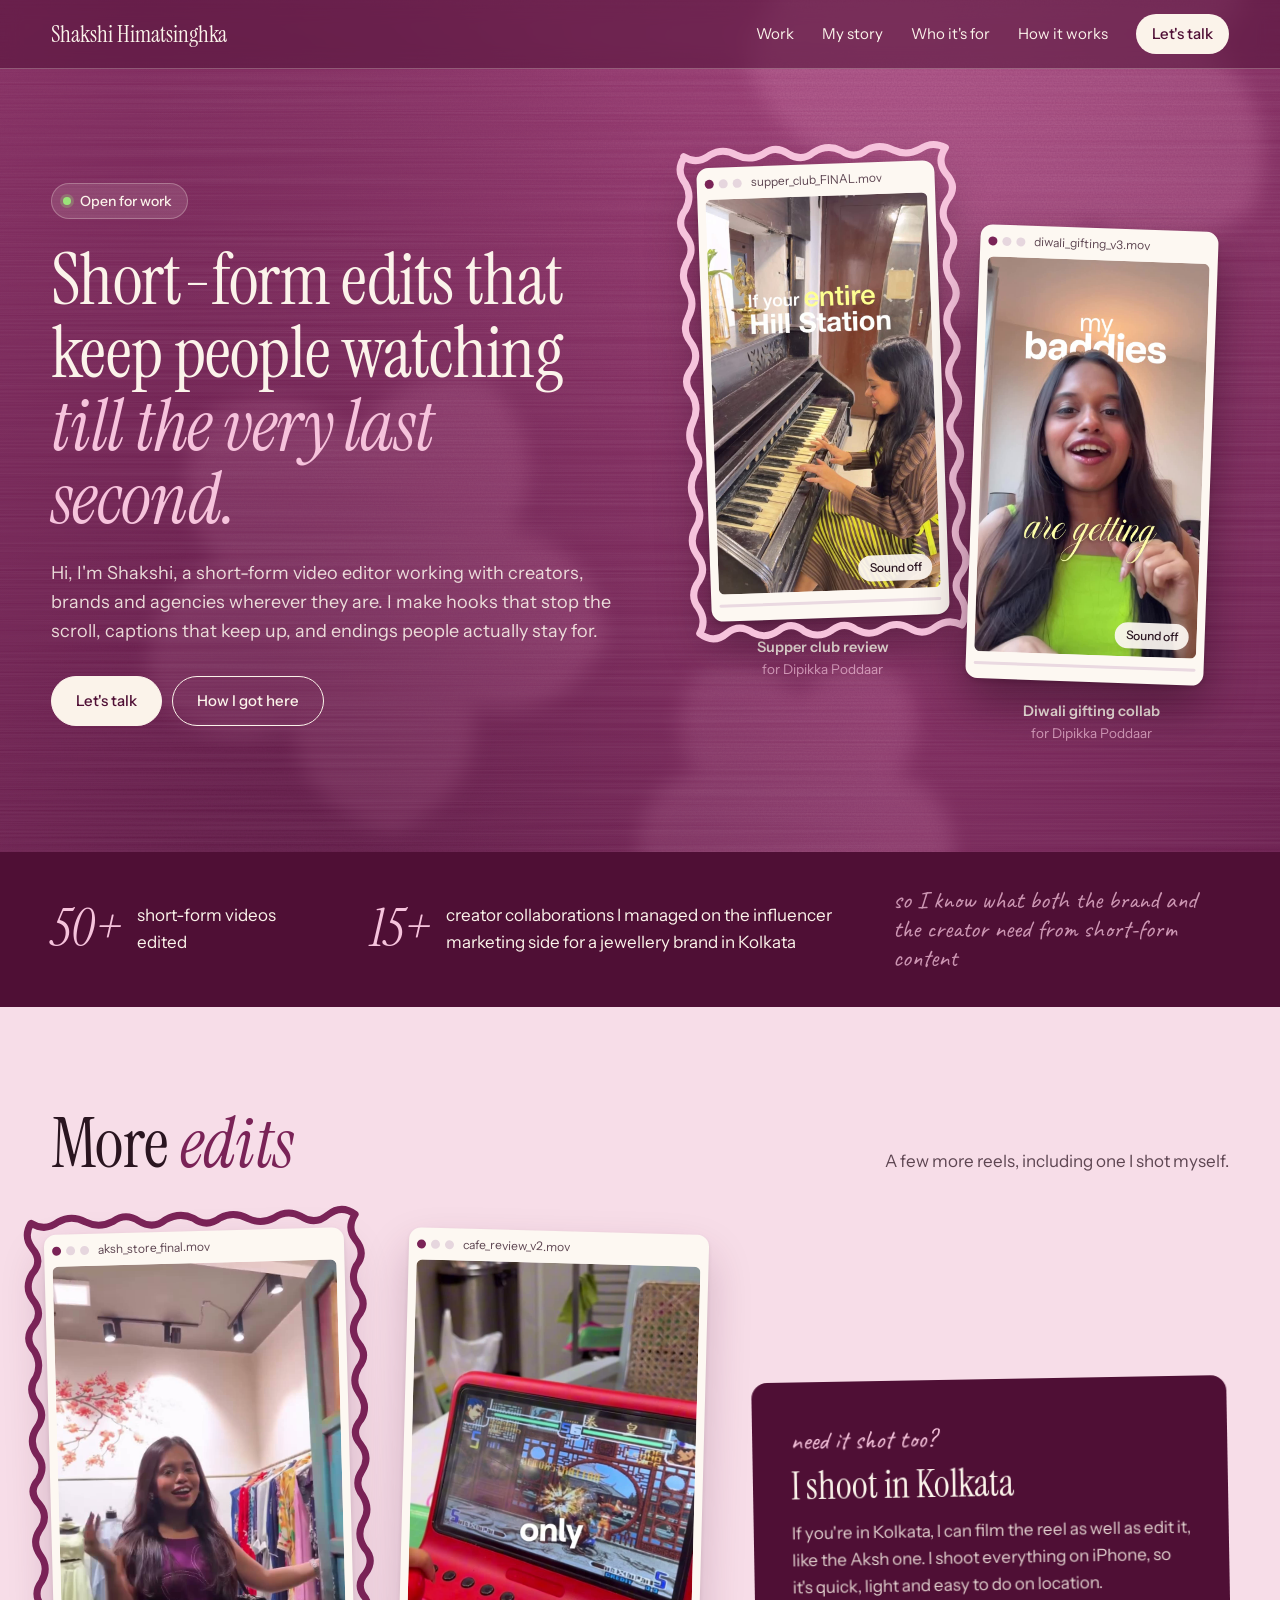
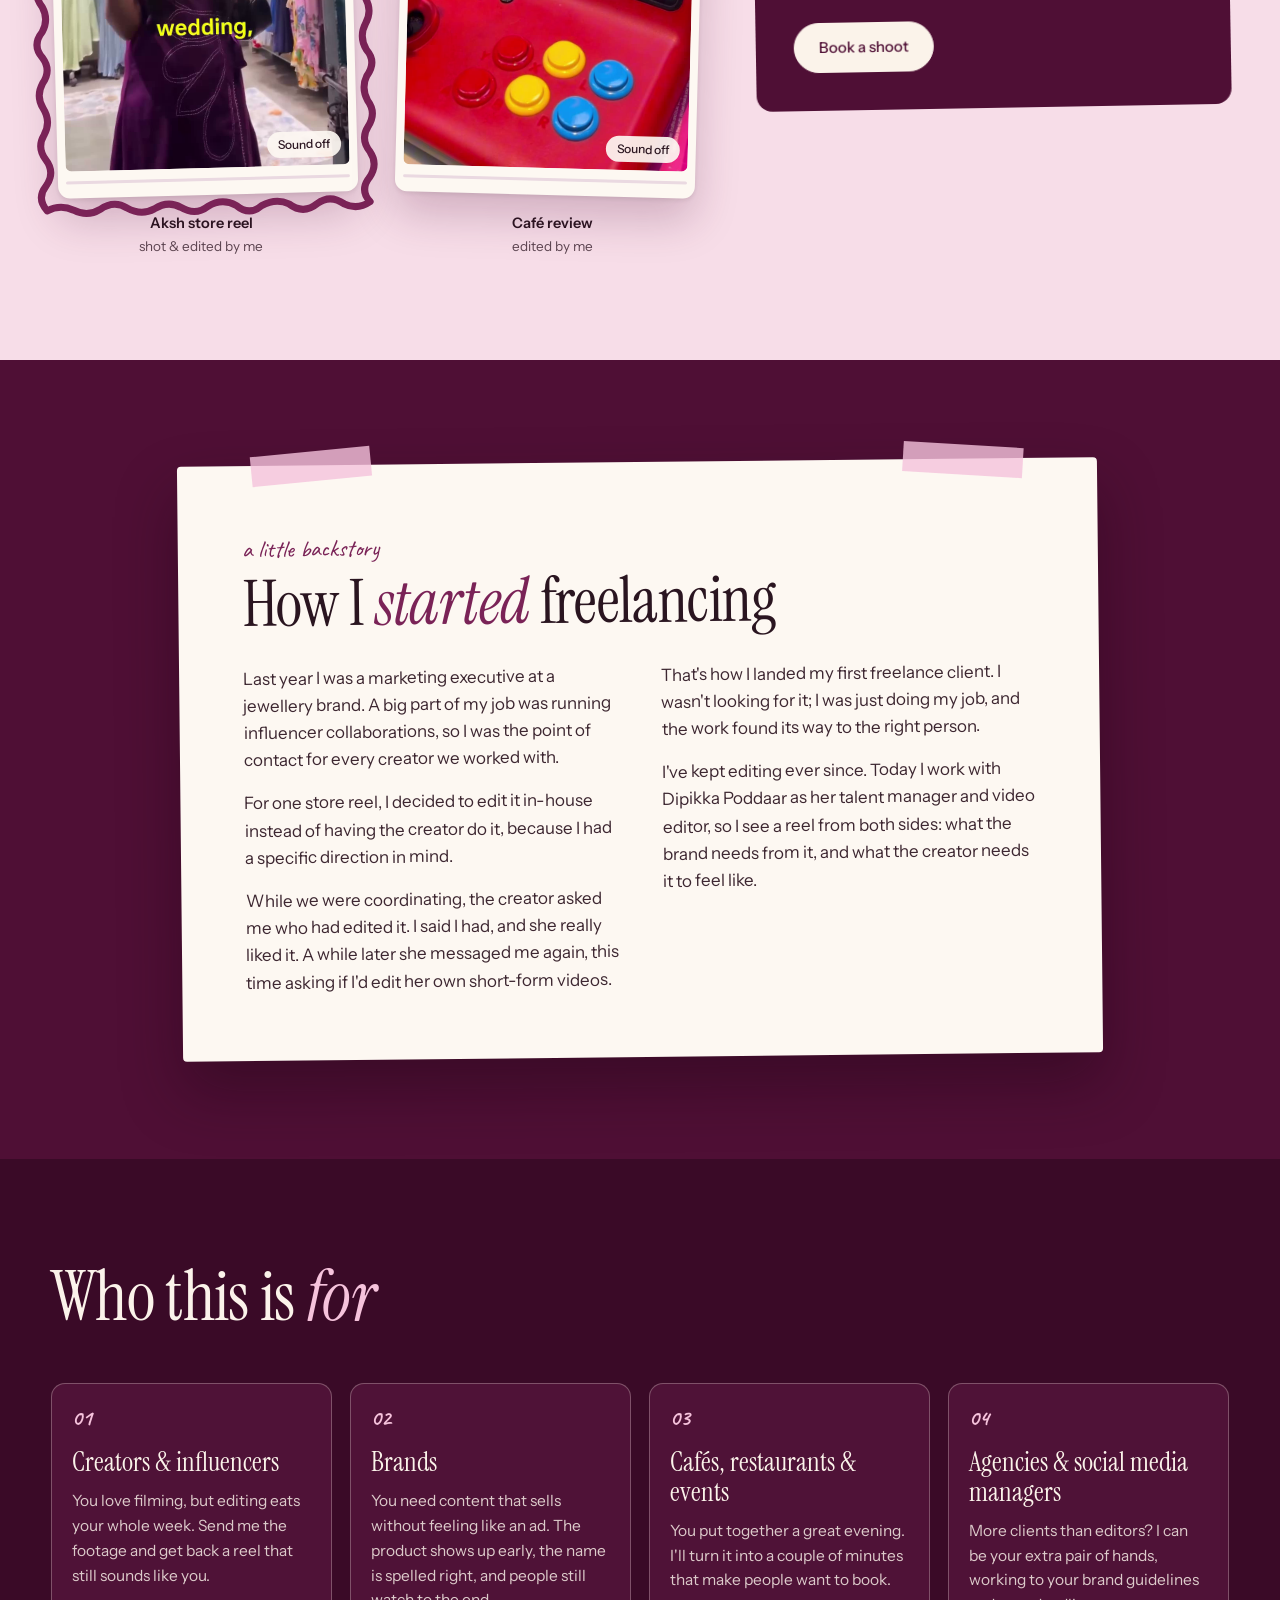
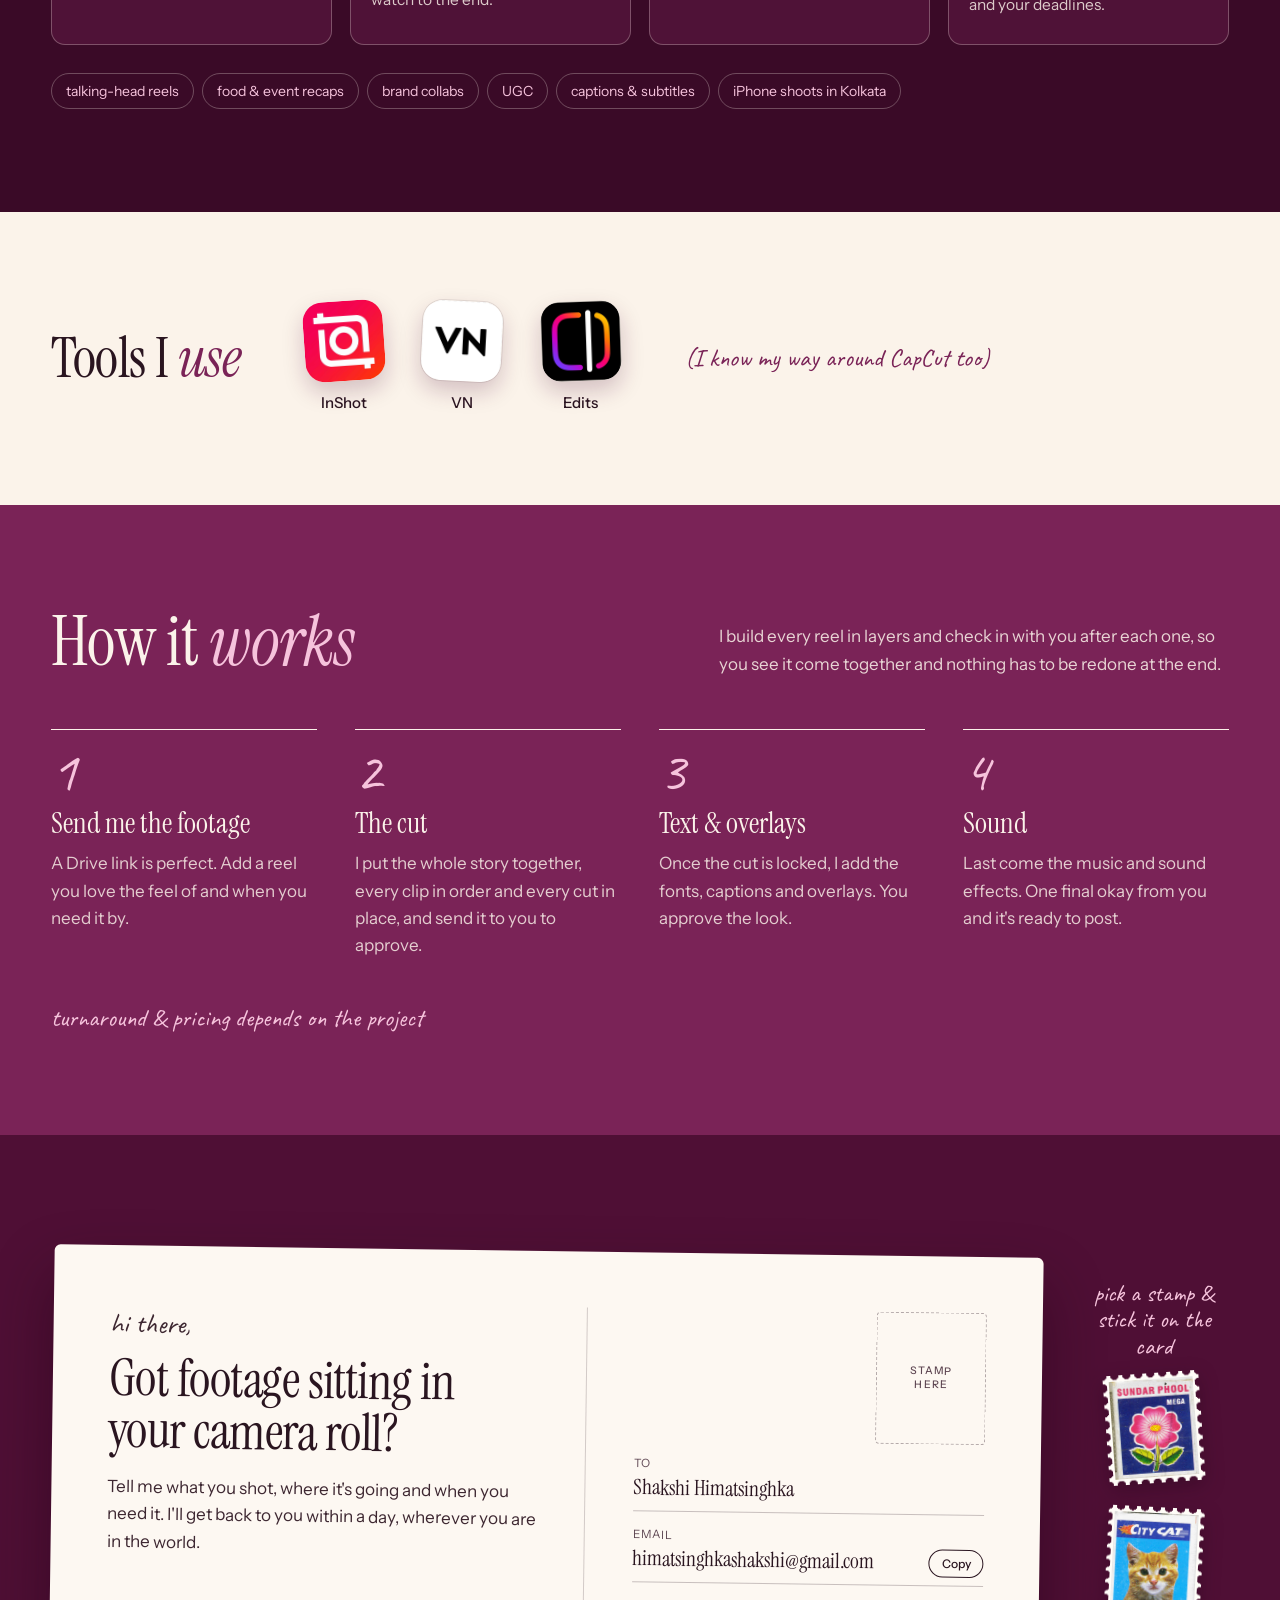
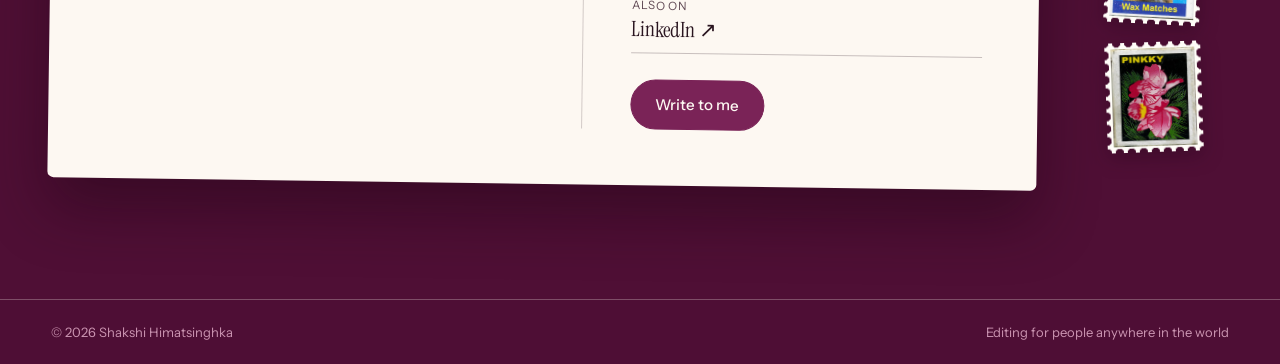
==== index.html @ 5fad2020 "Add portfolio site" ====
<!doctype html>
<html lang="en">
<head>
  <meta charset="utf-8">
  <meta name="viewport" content="width=device-width, initial-scale=1">
  <title>Shakshi Himatsinghka · Video Editor</title>
  <meta name="description" content="Short-form video editing by Shakshi Himatsinghka, for creators, brands and agencies anywhere in the world.">

  <!-- what shows up when the link is shared (WhatsApp, LinkedIn, iMessage, X) -->
  <meta property="og:type" content="website">
  <meta property="og:site_name" content="Shakshi Himatsinghka">
  <meta property="og:url" content="https://shakshi-himatsinghka.netlify.app/">
  <meta property="og:title" content="Shakshi Himatsinghka · Short-form video editor">
  <meta property="og:description" content="I edit reels for creators, brands and agencies: hooks that stop the scroll, captions that keep up, and endings people actually stay for.">
  <meta property="og:image" content="https://shakshi-himatsinghka.netlify.app/assets/og-image.jpg">
  <meta property="og:image:type" content="image/jpeg">
  <meta property="og:image:width" content="1200">
  <meta property="og:image:height" content="630">
  <meta property="og:image:alt" content="Shakshi Himatsinghka, short-form video editor. Short-form edits that keep people watching till the very last second, next to stills from two reels.">
  <meta name="twitter:card" content="summary_large_image">
  <link rel="preconnect" href="https://fonts.googleapis.com">
  <link rel="preconnect" href="https://fonts.gstatic.com" crossorigin>
  <link href="https://fonts.googleapis.com/css2?family=Caveat:wght@500;700&family=Instrument+Sans:wght@400;500;600&family=Instrument+Serif:ital@0;1&display=swap" rel="stylesheet">
  <link rel="stylesheet" href="edits.css">
</head>
<body>
<div class="bg" aria-hidden="true"></div>

<header class="top">
  <a class="mark" href="#">Shakshi Himatsinghka</a>
  <nav>
    <a href="#more">Work</a>
    <a href="#story">My story</a>
    <a href="#for">Who it's for</a>
    <a href="#how">How it works</a>
    <a class="pill" href="#contact">Let's talk</a>
  </nav>
</header>

<main>

  <!-- hero + the reels -->
  <section class="hero" id="work">
    <div class="hero-text">
      <p class="status"><span class="dot"></span> Open for work</p>
      <h1>Short-form edits that keep people watching <em>till the very last second.</em></h1>
      <p class="lede">Hi, I'm Shakshi, a short-form video editor working with creators, brands and agencies wherever they are. I make hooks that stop the scroll, captions that keep up, and endings people actually stay for.</p>
      <div class="ctas">
        <a class="btn" href="#contact">Let's talk</a>
        <a class="btn ghost" href="#story">How I got here</a>
      </div>
    </div>

    <div class="reels">
      <figure class="reel r1">
        <div class="window wobble">
          <div class="titlebar">
            <span class="lights" aria-hidden="true"><i></i><i></i><i></i></span>
            <span class="fname">supper_club_FINAL.mov</span>
          </div>
          <div class="screen">
            <video src="assets/supper-club.mp4" poster="assets/supper-club.jpg" muted loop playsinline preload="metadata" aria-label="Supper club review reel"></video>
            <button class="sound" type="button" aria-pressed="false">Sound off</button>
          </div>
          <div class="scrub" role="slider" tabindex="0" aria-label="Seek supper club reel" aria-valuemin="0" aria-valuemax="130" aria-valuenow="0"><span class="fill"></span></div>
        </div>
        <figcaption><b>Supper club review</b> for Dipikka Poddaar</figcaption>
      </figure>

      <figure class="reel r2">
        <div class="window">
          <div class="titlebar">
            <span class="lights" aria-hidden="true"><i></i><i></i><i></i></span>
            <span class="fname">diwali_gifting_v3.mov</span>
          </div>
          <div class="screen">
            <video src="assets/reel-2.mp4" poster="assets/reel-2.jpg" muted loop playsinline preload="metadata" aria-label="Diwali gifting brand collab reel"></video>
            <button class="sound" type="button" aria-pressed="false">Sound off</button>
          </div>
          <div class="scrub" role="slider" tabindex="0" aria-label="Seek Diwali gifting reel" aria-valuemin="0" aria-valuemax="44" aria-valuenow="0"><span class="fill"></span></div>
        </div>
        <figcaption><b>Diwali gifting collab</b> for Dipikka Poddaar</figcaption>
      </figure>
    </div>
  </section>

  <!-- proof -->
  <section class="proof">
    <div class="stat"><span class="big">50+</span><p>short-form videos edited</p></div>
    <div class="stat"><span class="big">15+</span><p>creator collaborations I managed on the influencer marketing side for a jewellery brand in Kolkata</p></div>
    <p class="hand">so I know what both the brand and the creator need from short-form content</p>
  </section>

  <!-- more work -->
  <section class="more" id="more">
    <div class="more-head">
      <h2>More <em>edits</em></h2>
      <p>A few more reels, including one I shot myself.</p>
    </div>
    <div class="more-grid">
      <figure class="reel">
        <div class="window wobble">
          <div class="titlebar">
            <span class="lights" aria-hidden="true"><i></i><i></i><i></i></span>
            <span class="fname">aksh_store_final.mov</span>
          </div>
          <div class="screen">
            <video src="assets/aksh.mp4" poster="assets/aksh.jpg" muted loop playsinline preload="metadata" aria-label="Aksh store reel"></video>
            <button class="sound" type="button" aria-pressed="false">Sound off</button>
          </div>
          <div class="scrub" role="slider" tabindex="0" aria-label="Seek Aksh reel" aria-valuemin="0" aria-valuemax="56" aria-valuenow="0"><span class="fill"></span></div>
        </div>
        <figcaption><b>Aksh store reel</b> shot &amp; edited by me</figcaption>
      </figure>

      <figure class="reel">
        <div class="window">
          <div class="titlebar">
            <span class="lights" aria-hidden="true"><i></i><i></i><i></i></span>
            <span class="fname">cafe_review_v2.mov</span>
          </div>
          <div class="screen">
            <video src="assets/cafe.mp4" poster="assets/cafe.jpg" muted loop playsinline preload="metadata" aria-label="Café review reel"></video>
            <button class="sound" type="button" aria-pressed="false">Sound off</button>
          </div>
          <div class="scrub" role="slider" tabindex="0" aria-label="Seek café review reel" aria-valuemin="0" aria-valuemax="130" aria-valuenow="0"><span class="fill"></span></div>
        </div>
        <figcaption><b>Café review</b> edited by me</figcaption>
      </figure>

      <aside class="shoot">
        <p class="hand shoot-kicker">need it shot too?</p>
        <h3>I shoot in Kolkata</h3>
        <p>If you're in Kolkata, I can film the reel as well as edit it, like the Aksh one. I shoot everything on iPhone, so it's quick, light and easy to do on location.</p>
        <a class="btn" href="#contact">Book a shoot</a>
      </aside>
    </div>
  </section>

  <!-- my story -->
  <section class="story" id="story">
    <div class="paper">
      <p class="kicker hand">a little backstory</p>
      <h2>How I <em>started</em> freelancing</h2>
      <div class="story-body">
        <p>Last year I was a marketing executive at a jewellery brand. A big part of my job was running influencer collaborations, so I was the point of contact for every creator we worked with.</p>
        <p>For one store reel, I decided to edit it in-house instead of having the creator do it, because I had a specific direction in mind.</p>
        <p>While we were coordinating, the creator asked me who had edited it. I said I had, and she really liked it. A while later she messaged me again, this time asking if I'd edit her own short-form videos.</p>
        <p>That's how I landed my first freelance client. I wasn't looking for it; I was just doing my job, and the work found its way to the right person.</p>
        <p>I've kept editing ever since. Today I work with Dipikka Poddaar as her talent manager and video editor, so I see a reel from both sides: what the brand needs from it, and what the creator needs it to feel like.</p>
      </div>
    </div>
  </section>

  <!-- who it's for -->
  <section class="for" id="for">
    <h2>Who this is <em>for</em></h2>
    <div class="cards">
      <article class="card">
        <span class="tag">01</span>
        <h3>Creators &amp; influencers</h3>
        <p>You love filming, but editing eats your whole week. Send me the footage and get back a reel that still sounds like you.</p>
      </article>
      <article class="card">
        <span class="tag">02</span>
        <h3>Brands</h3>
        <p>You need content that sells without feeling like an ad. The product shows up early, the name is spelled right, and people still watch to the end.</p>
      </article>
      <article class="card">
        <span class="tag">03</span>
        <h3>Cafés, restaurants &amp; events</h3>
        <p>You put together a great evening. I'll turn it into a couple of minutes that make people want to book.</p>
      </article>
      <article class="card">
        <span class="tag">04</span>
        <h3>Agencies &amp; social media managers</h3>
        <p>More clients than editors? I can be your extra pair of hands, working to your brand guidelines and your deadlines.</p>
      </article>
    </div>
    <ul class="kinds" aria-label="Kinds of edits">
      <li>talking-head reels</li><li>food &amp; event recaps</li><li>brand collabs</li><li>UGC</li><li>captions &amp; subtitles</li><li>iPhone shoots in Kolkata</li>
    </ul>
  </section>

  <!-- tools -->
  <section class="tools" id="tools">
    <h2>Tools I <em>use</em></h2>
    <ul class="apps">
      <li><img class="app-icon" src="assets/logos/inshot.png" alt="" width="80" height="80"><span class="app-name">InShot</span></li>
      <li><img class="app-icon" src="assets/logos/vn.png" alt="" width="80" height="80"><span class="app-name">VN</span></li>
      <li><img class="app-icon" src="assets/logos/edits.png" alt="" width="80" height="80"><span class="app-name">Edits</span></li>
    </ul>
    <p class="hand tools-note">(I know my way around CapCut too)</p>
  </section>

  <!-- how it works -->
  <section class="how" id="how">
    <div class="how-head">
      <h2>How it <em>works</em></h2>
      <p>I build every reel in layers and check in with you after each one, so you see it come together and nothing has to be redone at the end.</p>
    </div>
    <ol class="steps">
      <li>
        <span class="num hand">1</span>
        <h3>Send me the footage</h3>
        <p>A Drive link is perfect. Add a reel you love the feel of and when you need it by.</p>
      </li>
      <li>
        <span class="num hand">2</span>
        <h3>The cut</h3>
        <p>I put the whole story together, every clip in order and every cut in place, and send it to you to approve.</p>
      </li>
      <li>
        <span class="num hand">3</span>
        <h3>Text &amp; overlays</h3>
        <p>Once the cut is locked, I add the fonts, captions and overlays. You approve the look.</p>
      </li>
      <li>
        <span class="num hand">4</span>
        <h3>Sound</h3>
        <p>Last come the music and sound effects. One final okay from you and it's ready to post.</p>
      </li>
    </ol>
    <p class="how-note hand">turnaround &amp; pricing depends on the project</p>
  </section>

  <!-- contact: a postcard -->
  <section class="contact" id="contact">
    <div class="stage">
    <div class="postcard">
      <div class="pc-message">
        <p class="hand pc-hi">hi there,</p>
        <h2>Got footage sitting in your camera roll?</h2>
        <p>Tell me what you shot, where it's going and when you need it. I'll get back to you within a day, wherever you are in the world.</p>
      </div>
      <div class="pc-address">
        <div class="stamp-slot" aria-hidden="true"><span>stamp<br>here</span></div>
        <dl class="lines">
          <dt>To</dt><dd>Shakshi Himatsinghka</dd>
          <dt>Email</dt>
          <dd class="mail">
            <a href="mailto:himatsinghkashakshi@gmail.com?subject=An%20edit%20for%20you">himatsinghkashakshi@gmail.com</a>
            <button type="button" class="copy" data-copy="himatsinghkashakshi@gmail.com">Copy</button>
          </dd>
          <dt>Also on</dt><dd><a href="https://www.linkedin.com/in/shakshi-himatsinghka/" target="_blank" rel="noopener">LinkedIn ↗</a></dd>
        </dl>
        <a class="btn" href="mailto:himatsinghkashakshi@gmail.com?subject=An%20edit%20for%20you">Write to me</a>
      </div>
    </div>

    <div class="tray">
      <p class="hand tray-hint">pick a stamp &amp; stick it on the card</p>
      <div class="tray-spots">
        <span class="spot"></span><span class="spot"></span><span class="spot"></span>
      </div>
    </div>

    <button type="button" class="stamp" aria-label="Sundar Phool matchbox stamp. Press to stick it on the postcard"><span class="perf"><img src="assets/stamps/sundar-phool.jpg" alt="" draggable="false"></span></button>
    <button type="button" class="stamp" aria-label="City Cat matchbox stamp. Press to stick it on the postcard"><span class="perf"><img src="assets/stamps/city-cat.jpg" alt="" draggable="false"></span></button>
    <button type="button" class="stamp" aria-label="Pinkky matchbox stamp. Press to stick it on the postcard"><span class="perf"><img src="assets/stamps/pinkky.jpg" alt="" draggable="false"></span></button>
    </div>
  </section>

</main>

<footer>
  <span>© <span id="year"></span> Shakshi Himatsinghka</span>
  <span>Editing for people anywhere in the world</span>
</footer>

<script src="edits.js"></script>
</body>
</html>
---- edits.css ----
:root {
  --cream: #fbf3ea;
  --paper: #fdf8f2;
  --ink: #2a1520;
  --ink-soft: #5e4652;
  --berry: #7a2357;
  --deep: #4f0f35;
  --pink: #f6c3dc;
  --pink-soft: rgba(246, 195, 220, .75);
  --rule: rgba(251, 243, 234, .28);

  --serif: "Instrument Serif", Georgia, serif;
  --sans: "Instrument Sans", system-ui, sans-serif;
  --hand: "Caveat", cursive;
  --pad: clamp(16px, 4vw, 56px);
}

* { box-sizing: border-box; }
html, body { overflow-x: clip; }
html { scroll-behavior: smooth; }
body {
  margin: 0;
  background: var(--deep);
  color: var(--cream);
  font: 400 17px/1.6 var(--sans);
  -webkit-font-smoothing: antialiased;
}
/* the floral cloth sits still while the page scrolls over it */
.bg {
  position: fixed; inset: 0; z-index: -1;
  background: var(--berry) url("assets/florals.svg") center / cover no-repeat;
}

a { color: inherit; }
h1, h2, h3 { font-weight: 400; margin: 0; }
h1, h2 { font-family: var(--serif); letter-spacing: -.01em; line-height: 1.02; }
h1 em, h2 em { font-style: italic; color: var(--pink); }
.hand { font-family: var(--hand); }

/* ---------- top bar ---------- */
.top {
  position: sticky; top: 0; z-index: 20;
  display: flex; align-items: center; justify-content: space-between; gap: 16px;
  padding: 14px var(--pad);
  background: rgba(79, 15, 53, .55);
  backdrop-filter: blur(10px);
  -webkit-backdrop-filter: blur(10px);
  border-bottom: 1px solid var(--rule);
}
.mark { font: 400 23px/1 var(--serif); text-decoration: none; white-space: nowrap; }
.top nav { display: flex; align-items: center; gap: clamp(12px, 2.2vw, 28px); font-size: 15px; }
.top nav a { text-decoration: none; }
.top nav a:not(.pill):hover { color: var(--pink); }
.pill { background: var(--cream); color: var(--deep); padding: 8px 16px; border-radius: 99px; font-weight: 500; }
.pill:hover { background: var(--pink); }

/* ---------- hero ---------- */
.hero {
  display: grid;
  grid-template-columns: minmax(0, 1.05fr) minmax(0, 1fr);
  gap: clamp(32px, 5vw, 80px);
  align-items: center;
  padding: clamp(40px, 6vw, 88px) var(--pad) clamp(64px, 7vw, 104px);
}
.status {
  display: inline-flex; align-items: center; gap: 9px;
  margin: 0 0 24px; font-size: 14px; font-weight: 500;
  padding: 6px 15px 6px 11px; border-radius: 99px;
  background: rgba(251, 243, 234, .12); border: 1px solid var(--rule);
}
.dot { width: 8px; height: 8px; border-radius: 50%; background: #9be37a; box-shadow: 0 0 0 3px rgba(155, 227, 122, .25); animation: pulse 2.4s ease-in-out infinite; }
@keyframes pulse { 50% { box-shadow: 0 0 0 6px rgba(155, 227, 122, 0); } }

.hero h1 { font-size: clamp(44px, 5.6vw, 82px); }
.lede { max-width: 32em; margin: 24px 0 0; color: rgba(251, 243, 234, .88); font-size: 18px; }
.ctas { display: flex; flex-wrap: wrap; gap: 10px; margin-top: 30px; }
.btn {
  display: inline-block; text-decoration: none;
  font-weight: 500; font-size: 15px;
  padding: 12px 24px; border-radius: 99px;
  background: var(--cream); color: var(--deep);
  border: 1.5px solid var(--cream);
  transition: transform .15s ease, background .15s ease, color .15s ease;
}
.btn:hover { transform: translateY(-2px); background: var(--pink); border-color: var(--pink); }
.btn.ghost { background: transparent; color: var(--cream); }
.btn.ghost:hover { background: var(--cream); color: var(--deep); }

/* reels */
.reels { display: grid; grid-template-columns: 1fr 1fr; gap: clamp(16px, 2.4vw, 32px); padding: 18px; }
.reel { margin: 0; }
.r1 .window { transform: rotate(-2deg); }
.r2 { margin-top: 64px; }
.r2 .window { transform: rotate(2deg); }
figcaption { margin-top: 18px; font-size: 13.5px; color: var(--pink-soft); text-align: center; }
figcaption b { display: block; color: var(--cream); font-weight: 600; font-size: 14.5px; }

.window {
  position: relative;
  background: var(--paper); color: var(--ink);
  border-radius: 12px;
  padding: 0 8px 8px;
  box-shadow: 0 2px 4px rgba(0,0,0,.12), 0 24px 50px rgba(30, 4, 20, .45);
}
.wobble-line { position: absolute; pointer-events: none; overflow: visible; color: var(--pink); }
.titlebar { display: flex; align-items: center; gap: 9px; height: 32px; font-size: 12px; color: var(--ink-soft); min-width: 0; }
.lights { display: flex; gap: 5px; flex: none; }
.lights i { width: 9px; height: 9px; border-radius: 50%; background: #e6d6de; }
.lights i:first-child { background: var(--berry); }
.fname { overflow: hidden; text-overflow: ellipsis; white-space: nowrap; }

.screen { position: relative; aspect-ratio: 9 / 16; border-radius: 6px; overflow: hidden; background: #2b1d22; }
.screen video { width: 100%; height: 100%; object-fit: cover; display: block; cursor: pointer; }
.sound {
  position: absolute; right: 8px; bottom: 8px;
  font: 500 12px/1 var(--sans);
  padding: 7px 11px; border-radius: 99px; border: 0; cursor: pointer;
  background: rgba(253, 248, 242, .92); color: var(--ink);
}
.sound[aria-pressed="true"] { background: var(--pink); }
.scrub { position: relative; height: 16px; cursor: pointer; margin-top: 3px; }
.scrub::before { content: ""; position: absolute; left: 0; right: 0; top: 7px; height: 3px; border-radius: 3px; background: #ead9e1; }
.scrub .fill { position: absolute; left: 0; top: 7px; height: 3px; width: 0; border-radius: 3px; background: var(--berry); }

/* ---------- proof ---------- */
.proof {
  display: grid; grid-template-columns: minmax(0, .8fr) minmax(0, 1.4fr) minmax(0, 1fr);
  align-items: center; gap: 20px clamp(24px, 4vw, 56px);
  padding: 34px var(--pad);
  background: var(--deep);
}
.stat { display: flex; align-items: center; gap: 14px; }
.stat p, .proof > p { margin: 0; }
.proof .big { flex: none; font: italic 400 52px/1 var(--serif); color: var(--pink); }
.proof .hand { font-size: 25px; line-height: 1.15; color: var(--pink-soft); }

/* ---------- more edits (light) ---------- */
.more {
  background: #f7dde8; color: var(--ink);
  padding: clamp(64px, 8vw, 120px) var(--pad);
}
.more-head { display: flex; flex-wrap: wrap; align-items: baseline; justify-content: space-between; gap: 8px 24px; }
.more h2 { font-size: clamp(40px, 5.4vw, 72px); }
.more h2 em { color: var(--berry); }
.more-head p { margin: 0; color: var(--ink-soft); }
.more-grid {
  display: grid; grid-template-columns: repeat(2, minmax(0, 300px)) minmax(0, 1fr);
  gap: clamp(28px, 4vw, 56px); align-items: center;
  margin-top: clamp(32px, 4vw, 56px);
}
.more .window { box-shadow: 0 2px 4px rgba(0,0,0,.08), 0 22px 44px rgba(79, 15, 53, .22); }
.more .wobble-line { color: var(--berry); }
.more-grid .reel:nth-child(1) .window { transform: rotate(-1.5deg); }
.more-grid .reel:nth-child(2) .window { transform: rotate(1.5deg); }
.more figcaption { color: var(--ink-soft); }
.more figcaption b { color: var(--ink); }
.shoot {
  background: var(--deep); color: var(--cream);
  border-radius: 16px; padding: clamp(26px, 3vw, 38px);
  transform: rotate(-1deg);
}
.shoot-kicker { margin: 0; font-size: 26px; color: var(--pink); }
.shoot h3 { font: 400 clamp(30px, 3vw, 40px)/1.05 var(--serif); margin-top: 4px; }
.shoot p:not(.shoot-kicker) { margin: 14px 0 22px; color: rgba(251, 243, 234, .85); }

/* ---------- story ---------- */
.story { padding: clamp(64px, 8vw, 120px) var(--pad); }
.paper {
  position: relative;
  max-width: 920px; margin: 0 auto;
  background: var(--paper); color: var(--ink);
  padding: clamp(32px, 5vw, 64px) clamp(22px, 5vw, 72px);
  border-radius: 4px;
  transform: rotate(-.6deg);
  box-shadow: 0 30px 60px rgba(30, 4, 20, .4);
}
/* washi tape */
.paper::before, .paper::after {
  content: ""; position: absolute; top: -14px; width: 120px; height: 30px;
  background: rgba(246, 195, 220, .8);
}
.paper::before { left: 8%; transform: rotate(-5deg); }
.paper::after { right: 8%; transform: rotate(4deg); }
.kicker { margin: 0; font-size: 24px; color: var(--berry); }
.story h2 { font-size: clamp(38px, 5vw, 64px); margin-top: 4px; }
.story h2 em { color: var(--berry); }
.story-body { margin-top: 28px; columns: 2 300px; column-gap: 44px; }
.story-body p { margin: 0 0 16px; break-inside: avoid; color: #3d2731; }
.story blockquote {
  margin: 20px 0 0; padding-top: 22px; border-top: 1.5px dashed rgba(122, 35, 87, .35);
  font-size: clamp(26px, 3vw, 34px); line-height: 1.15; color: var(--berry);
}

/* ---------- who it's for ---------- */
.for, .how { padding: clamp(64px, 8vw, 120px) var(--pad); }
.for h2, .how h2 { font-size: clamp(40px, 5.4vw, 72px); }
.cards {
  display: grid; grid-template-columns: repeat(4, minmax(0, 1fr)); gap: 18px;
  margin-top: clamp(32px, 4vw, 52px);
}
.card {
  background: rgba(122, 35, 87, .35);
  border: 1px solid var(--rule);
  border-radius: 14px; padding: 22px 20px 26px;
}
.tag { font: 700 22px/1 var(--hand); color: var(--pink); }
.card h3 { font: 400 27px/1.1 var(--serif); margin-top: 14px; }
.card p { margin: 12px 0 0; font-size: 15.5px; color: rgba(251, 243, 234, .82); }
.kinds { list-style: none; padding: 0; margin: 28px 0 0; display: flex; flex-wrap: wrap; gap: 8px; }
.kinds li { font-size: 14px; padding: 6px 14px; border-radius: 99px; border: 1px solid var(--rule); color: var(--pink); }

/* ---------- tools ---------- */
.tools {
  display: flex; flex-wrap: wrap; align-items: center; gap: 24px clamp(28px, 5vw, 72px);
  padding: clamp(56px, 7vw, 96px) var(--pad);
  background: var(--cream); color: var(--ink);
}
.tools h2 { font-size: clamp(36px, 4.4vw, 56px); }
.tools h2 em { color: var(--berry); }
.apps { list-style: none; padding: 0; margin: 0; display: flex; flex-wrap: wrap; gap: clamp(20px, 3vw, 40px); }
.apps li { display: flex; flex-direction: column; align-items: center; gap: 10px; font-size: 15px; font-weight: 500; cursor: default; }
.app-icon {
  --r: 0deg;
  display: block; width: 80px; height: 80px; border-radius: 20px;
  box-shadow: 0 10px 22px rgba(79, 15, 53, .22);
  transform: rotate(var(--r));
  transition: transform .45s cubic-bezier(.2, .8, .3, 1), box-shadow .45s ease;
}
.apps li:nth-child(1) .app-icon { --r: -4deg; }
.apps li:nth-child(2) .app-icon { --r: 3deg; box-shadow: 0 10px 22px rgba(79, 15, 53, .22), 0 0 0 1px rgba(42, 21, 32, .1); }
.apps li:nth-child(3) .app-icon { --r: -2deg; }
.apps li span.app-name { transition: color .3s ease; }

/* hover (or tap): the icon gently straightens and lifts a little */
.apps li:hover .app-icon, .apps li:active .app-icon {
  transform: rotate(0deg) translateY(-4px) scale(1.03);
  box-shadow: 0 14px 26px rgba(79, 15, 53, .26);
}
.apps li:hover .app-name, .apps li:active .app-name { color: var(--berry); }
.tools-note { margin: 0; font-size: 25px; color: var(--berry); }

/* ---------- how ---------- */
/* who it's for sits on solid plum; how it works on solid berry */
.for { background: #3a0a27; }
.how { background: var(--berry); }
.steps {
  list-style: none; padding: 0; margin: clamp(32px, 4vw, 52px) 0 0;
  display: grid; grid-template-columns: repeat(4, minmax(0, 1fr)); gap: clamp(20px, 3vw, 40px);
}
.how-head { display: flex; flex-wrap: wrap; align-items: flex-end; justify-content: space-between; gap: 12px 40px; }
.how-head p { margin: 0; max-width: 30em; color: rgba(251, 243, 234, .85); }
.how-note { margin: clamp(28px, 4vw, 44px) 0 0; font-size: 25px; line-height: 1.2; color: var(--pink); }
.steps li { border-top: 1.5px solid var(--cream); padding-top: 18px; }
.num { display: block; font-size: 58px; line-height: .8; color: var(--pink); margin-bottom: 14px; }
.steps h3 { font: 400 29px/1.1 var(--serif); }
.steps p { margin: 10px 0 0; color: rgba(251, 243, 234, .82); max-width: 26em; }

/* ---------- contact postcard ---------- */
.contact { padding: clamp(72px, 9vw, 130px) var(--pad); --stamp-w: 96px; }
.stage {
  position: relative;
  display: grid; grid-template-columns: minmax(0, 1fr) 150px; gap: clamp(24px, 3vw, 44px); align-items: center;
  max-width: 1240px; margin: 0 auto;
}
.postcard {
  position: relative;
  display: grid; grid-template-columns: 1.1fr 1px .9fr; gap: clamp(22px, 4vw, 48px);
  background: var(--paper); color: var(--ink);
  padding: clamp(28px, 4.5vw, 56px);
  border-radius: 6px;
  transform: rotate(.8deg);
  box-shadow: 0 30px 60px rgba(30, 4, 20, .45);
}
.postcard::before { content: ""; grid-column: 2; grid-row: 1; background: rgba(42, 21, 32, .2); }
.pc-message { grid-column: 1; grid-row: 1; }
.pc-address { grid-column: 3; grid-row: 1; display: flex; flex-direction: column; align-items: flex-start; }
.pc-hi { margin: 0; font-size: 28px; color: var(--berry); }
.pc-message h2 { font-size: clamp(34px, 4vw, 52px); margin-top: 6px; }
.pc-message p { color: #3d2731; }
.pc-sign { font-size: 30px; color: var(--berry); margin: 8px 0 0; }

/* stamps: the slot on the card, the tray beside it, and the stamps themselves */
.stamp-slot {
  align-self: flex-end;
  width: calc(var(--stamp-w) + 14px); aspect-ratio: 110 / 132;
  display: grid; place-items: center; text-align: center;
  border: 1.5px dashed rgba(42, 21, 32, .35); border-radius: 4px;
  font: 500 10.5px/1.3 var(--sans); letter-spacing: .1em; text-transform: uppercase; color: var(--ink-soft);
  transition: background .2s ease, border-color .2s ease;
}
.stamp-slot.is-hot { background: rgba(246, 195, 220, .45); border-color: var(--berry); }
.tray { display: flex; flex-direction: column; align-items: center; gap: 14px; }
.tray-hint { margin: 0; font-size: 24px; line-height: 1.1; text-align: center; color: var(--pink); }
.tray-spots { display: flex; flex-direction: column; gap: 22px; }
.spot { display: block; width: var(--stamp-w); aspect-ratio: 260 / 304; }

.stamp {
  position: absolute; left: 0; top: 0; z-index: 2;
  width: var(--stamp-w); padding: 0; border: 0; background: none;
  cursor: grab; touch-action: none; user-select: none; -webkit-user-select: none;
  filter: drop-shadow(0 6px 10px rgba(30, 4, 20, .35));
  transition: transform .35s cubic-bezier(.2, .9, .3, 1.2), left .35s ease, top .35s ease;
}
.stamp.is-dragging { cursor: grabbing; z-index: 5; transition: none; filter: drop-shadow(0 16px 22px rgba(30, 4, 20, .45)); }
/* perforated edge: holes along the border, solid in the middle */
.perf {
  display: block; padding: 6px; background: #fffdf8;
  -webkit-mask: radial-gradient(4.5px at 6px 6px, #0000 96%, #000) -6px -6px / 12px 12px round, linear-gradient(#000 0 0) content-box;
  mask: radial-gradient(4.5px at 6px 6px, #0000 96%, #000) -6px -6px / 12px 12px round, linear-gradient(#000 0 0) content-box;
}
.perf img { display: block; width: 100%; height: auto; pointer-events: none; }
.stamp:focus-visible { outline: 2px solid var(--pink); outline-offset: 4px; }
.lines { margin: 0 0 26px; width: 100%; }
.lines dt { font-size: 11.5px; text-transform: uppercase; letter-spacing: .08em; color: var(--ink-soft); margin-top: 14px; }
.lines dd {
  margin: 2px 0 0; padding-bottom: 8px;
  border-bottom: 1px solid rgba(42, 21, 32, .25);
  font: 400 21px/1.3 var(--serif);
}
.lines dd a { text-decoration: none; }
.lines dd a:hover { color: var(--berry); text-decoration: underline; }
.mail { display: flex; flex-wrap: wrap; align-items: center; justify-content: space-between; gap: 8px; }
.mail a { overflow-wrap: anywhere; }
.copy {
  font: 500 12px/1 var(--sans); cursor: pointer;
  padding: 7px 12px; border-radius: 99px;
  border: 1.2px solid var(--ink); background: transparent; color: var(--ink);
}
.copy:hover { background: var(--ink); color: var(--paper); }
.pc-address .btn { background: var(--berry); border-color: var(--berry); color: var(--paper); }
.pc-address .btn:hover { background: var(--deep); border-color: var(--deep); }

footer {
  display: flex; flex-wrap: wrap; justify-content: space-between; gap: 8px;
  padding: 22px var(--pad); font-size: 13px; color: var(--pink-soft);
  border-top: 1px solid var(--rule);
  background: rgba(79, 15, 53, .55);
}

:focus-visible { outline: 2px solid var(--pink); outline-offset: 3px; }
.paper :focus-visible, .postcard :focus-visible, .window :focus-visible { outline-color: var(--berry); }

/* ---------- responsive ---------- */
@media (max-width: 1100px) {
  .cards { grid-template-columns: repeat(2, minmax(0, 1fr)); }
  .more-grid { grid-template-columns: repeat(2, minmax(0, 300px)); justify-content: center; }
  .shoot { grid-column: 1 / -1; }
  .proof { grid-template-columns: minmax(0, 1fr) minmax(0, 1fr); }
  .proof > .hand { grid-column: 1 / -1; }
  .steps { grid-template-columns: repeat(2, minmax(0, 1fr)); }
}
@media (max-width: 900px) {
  .top nav a:not(.pill) { display: none; }
  .hero { grid-template-columns: minmax(0, 1fr); }
  .reels { max-width: 560px; margin: 0 auto; width: 100%; }
  .postcard { grid-template-columns: minmax(0, 1fr); }
  .postcard::before { display: none; }
  .pc-address { grid-column: 1; grid-row: 2; border-top: 1px dashed rgba(42, 21, 32, .3); padding-top: 22px; }
  .contact { --stamp-w: 74px; }
  .stage { grid-template-columns: minmax(0, 1fr); }
  .stamp-slot { position: absolute; top: 18px; right: 18px; }
  .pc-message h2 { padding-right: calc(var(--stamp-w) + 30px); }
  .tray-spots { flex-direction: row; gap: 18px; }
}
@media (max-width: 600px) {
  body { font-size: 16px; }
  .mark { font-size: 20px; }
  .lede { font-size: 16.5px; }
  .reels { padding: 12px 6px; gap: 14px; }
  .r2 { margin-top: 40px; }
  .titlebar { height: 26px; font-size: 10.5px; }
  .lights i { width: 7px; height: 7px; }
  .sound { font-size: 11px; padding: 6px 9px; right: 6px; bottom: 6px; }
  .cards, .steps { grid-template-columns: minmax(0, 1fr); }
  .proof { grid-template-columns: minmax(0, 1fr); }
  .proof .big { font-size: 42px; }
  .more-grid { gap: 22px 14px; }
  .paper::before, .paper::after { width: 84px; }
}

@media (prefers-reduced-motion: reduce) {
  html { scroll-behavior: auto; }
  .btn { transition: none; }
  .dot { animation: none; }
  .app-icon { transition: none; }
}
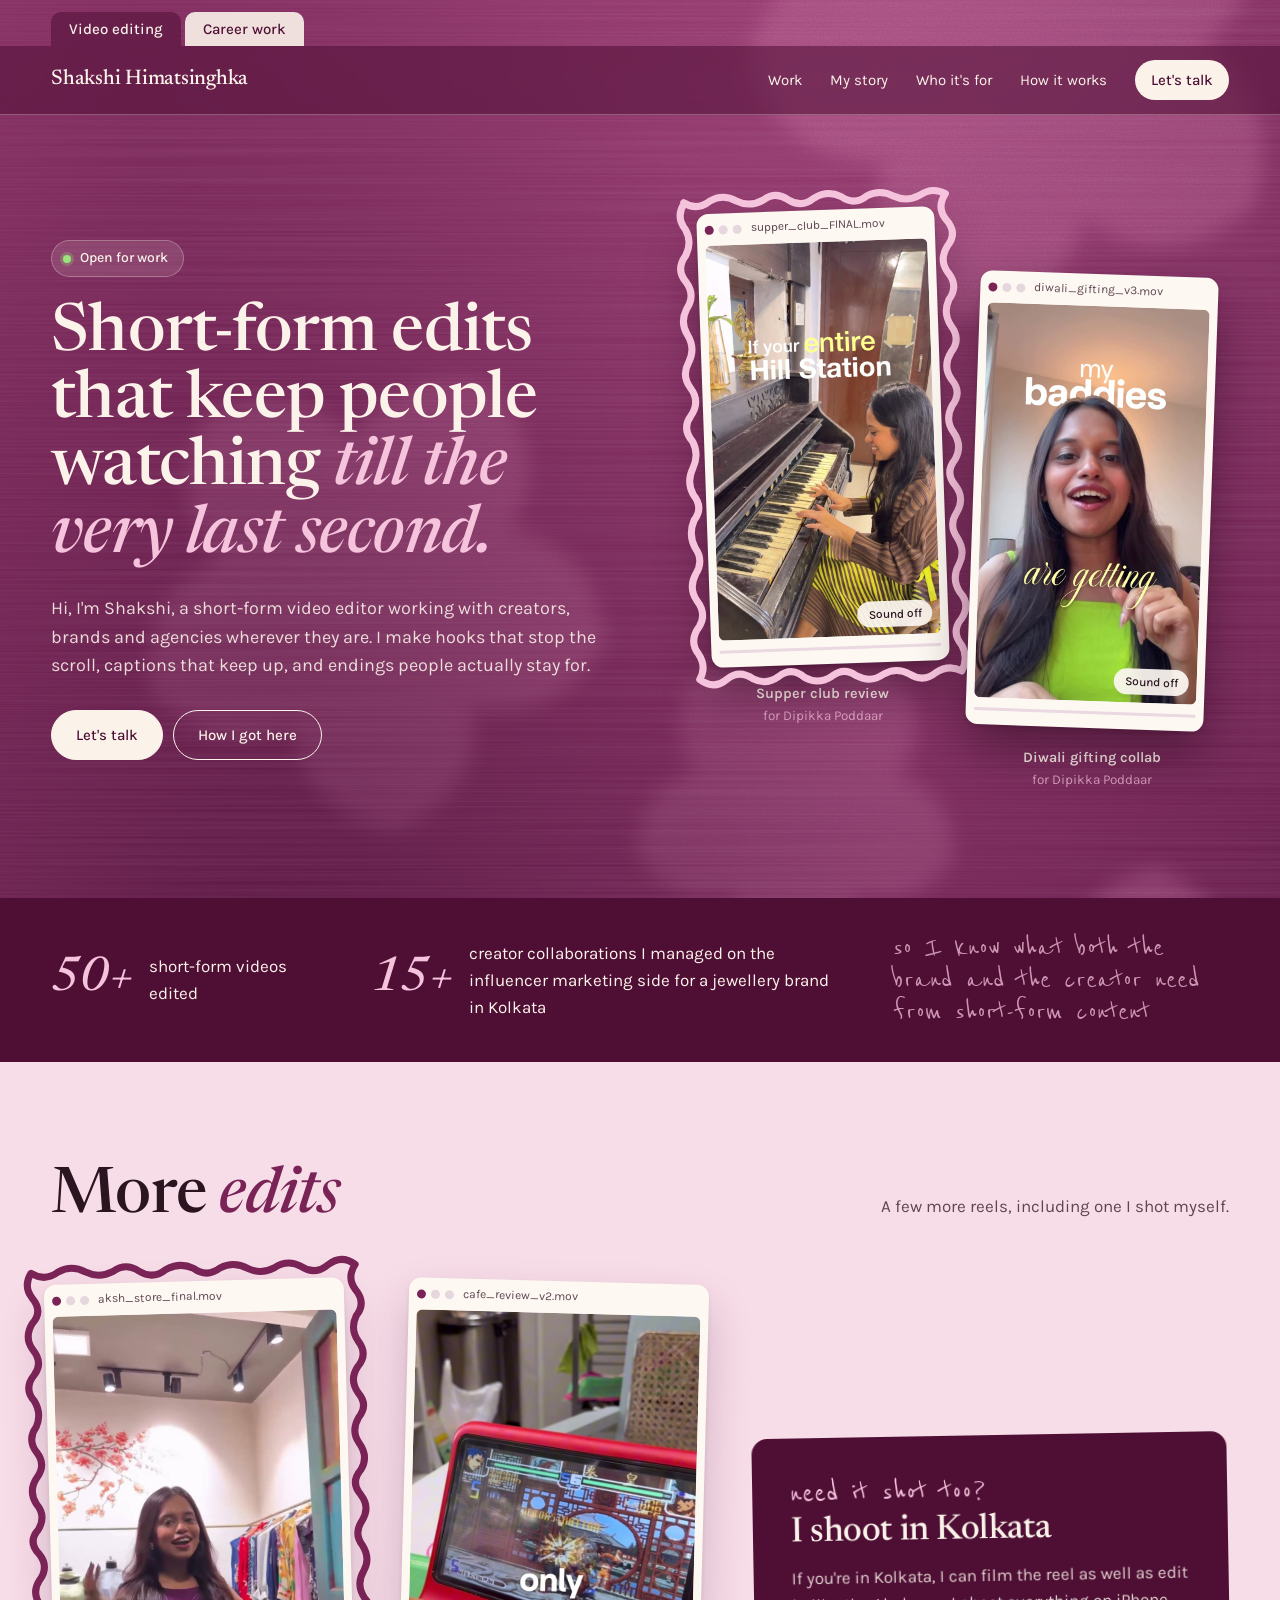
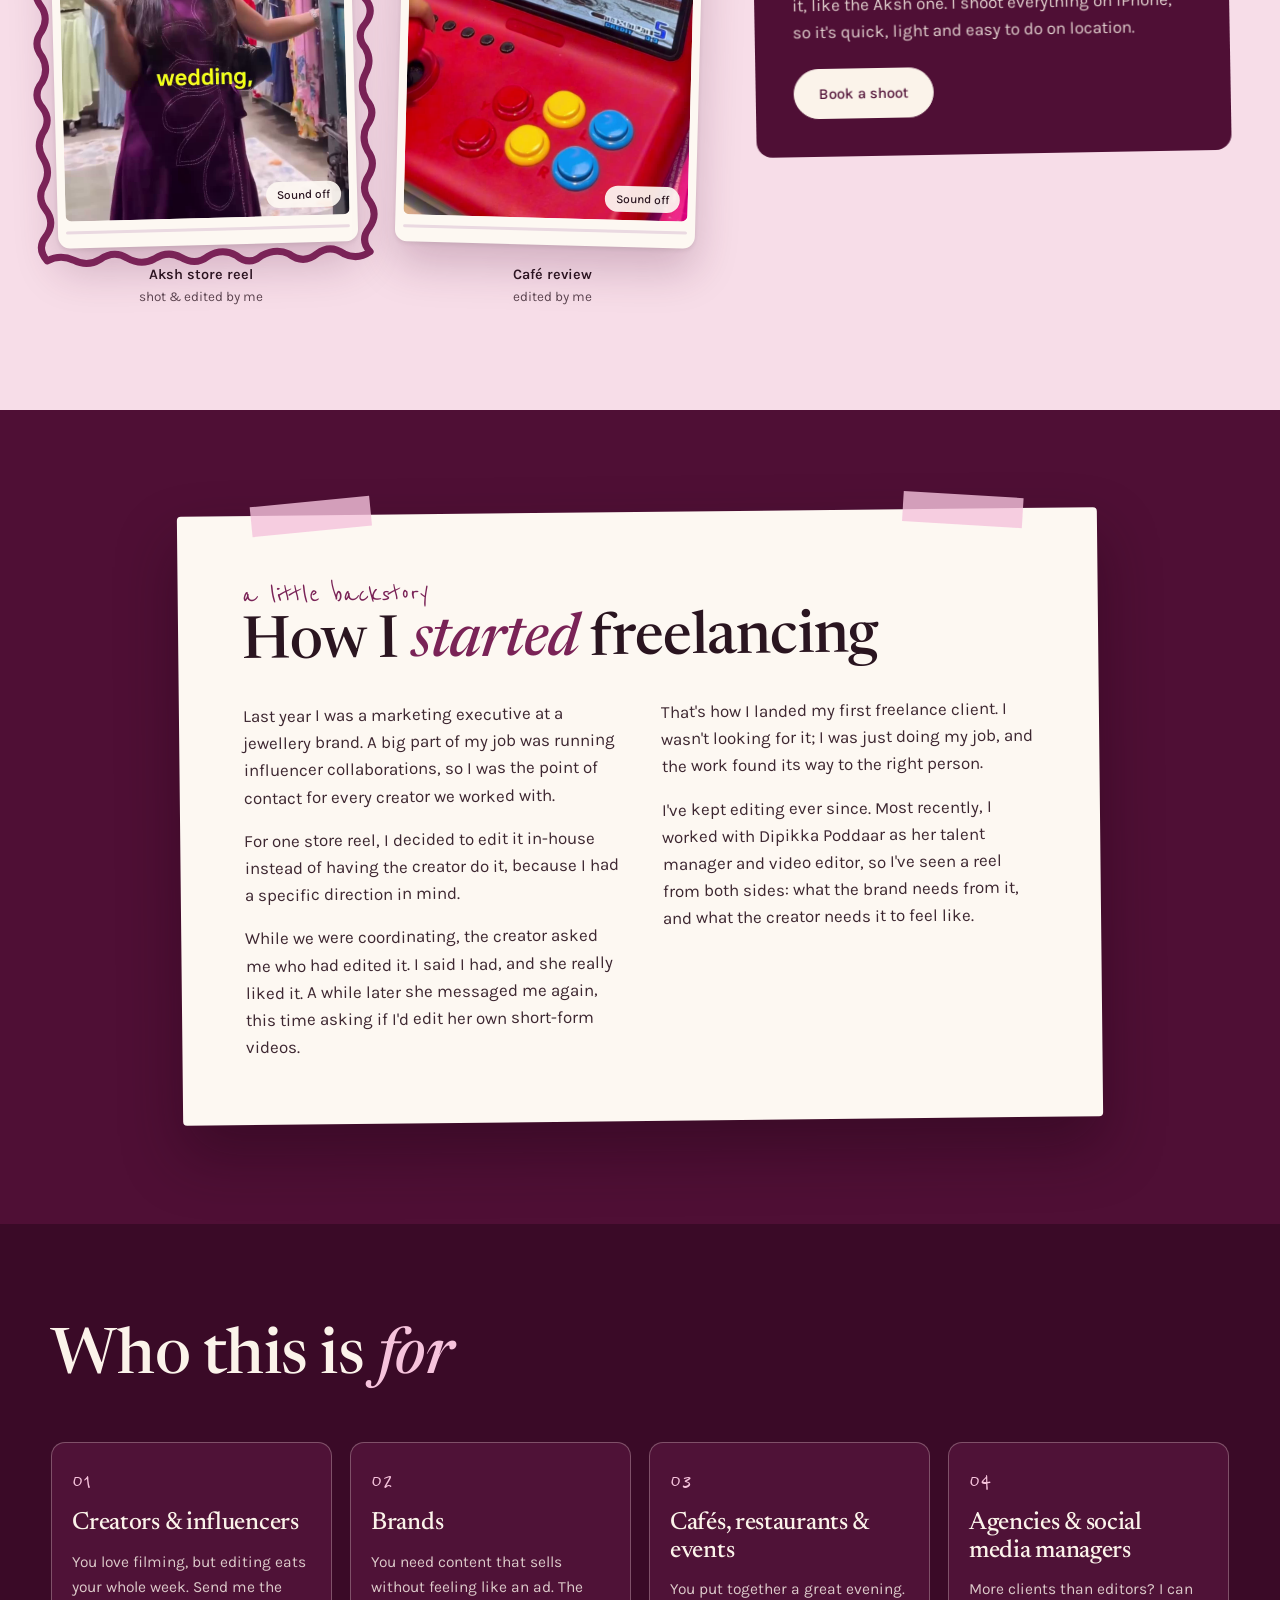
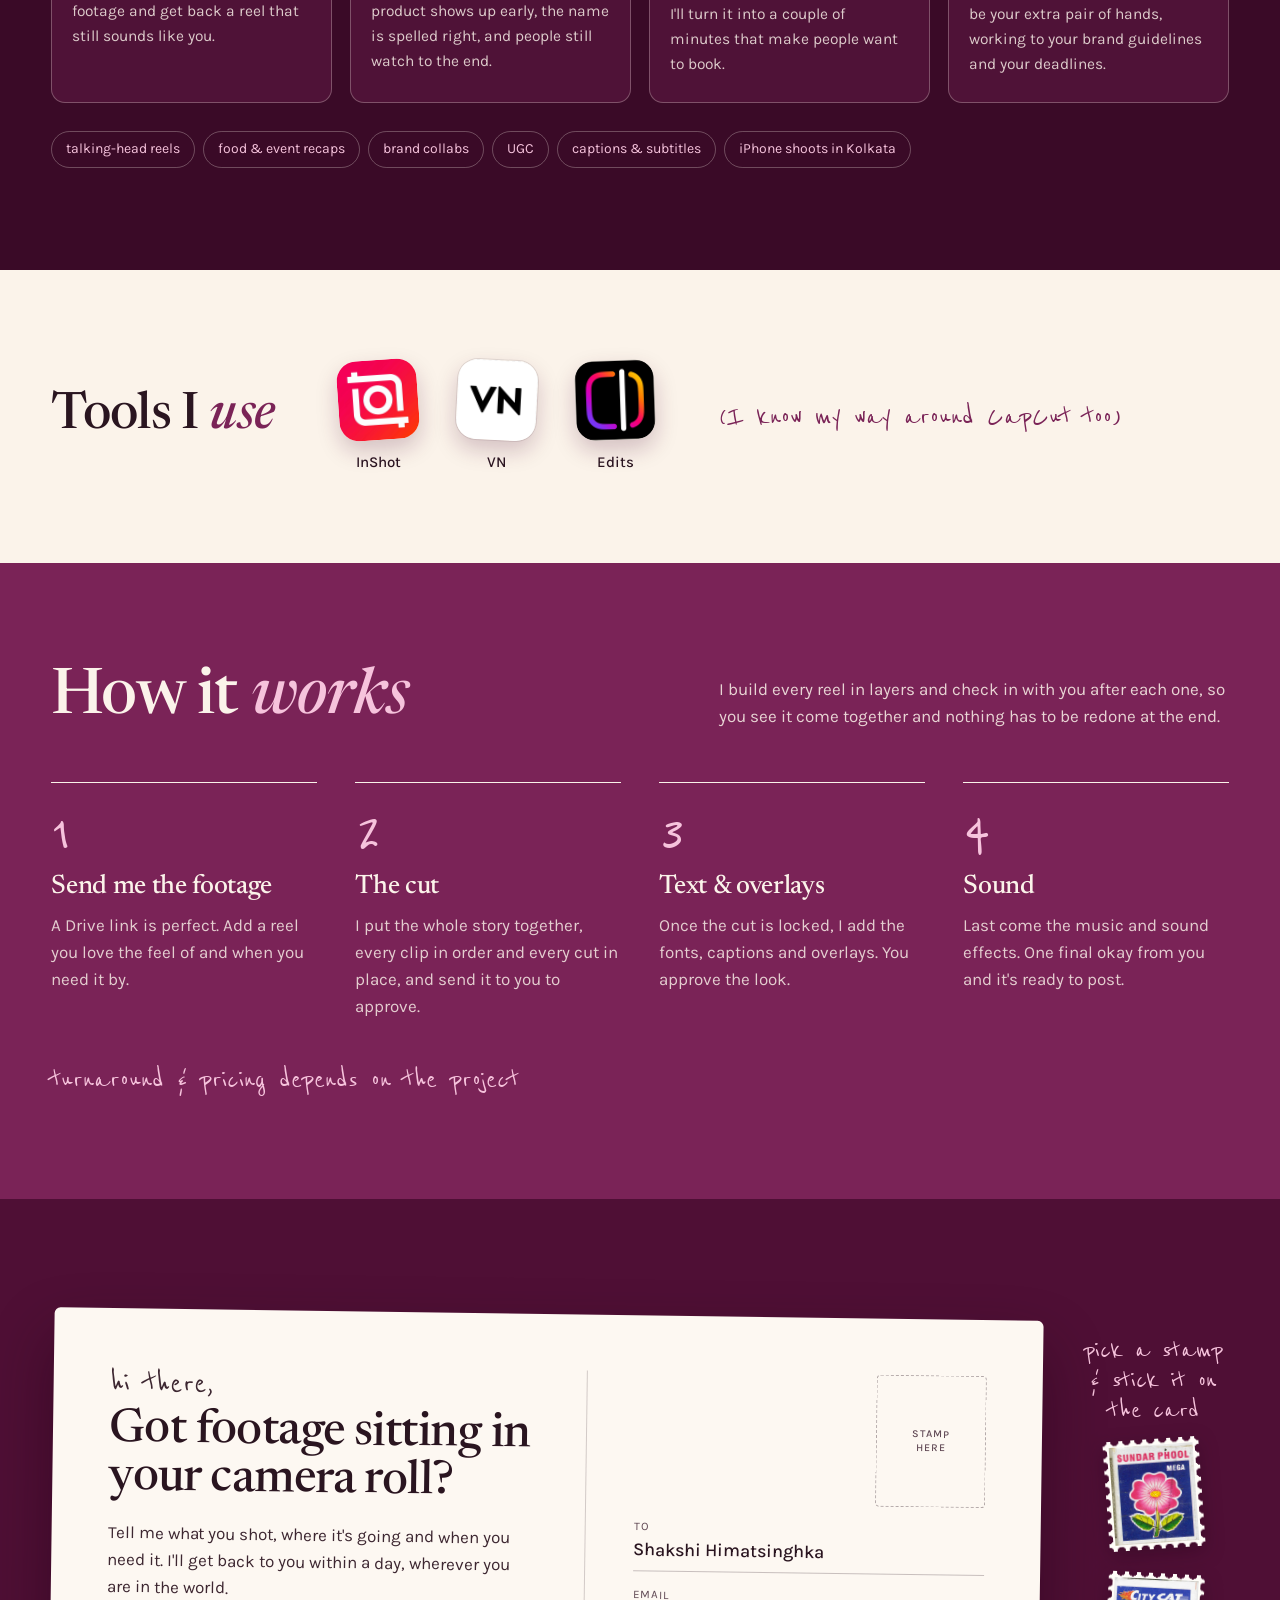
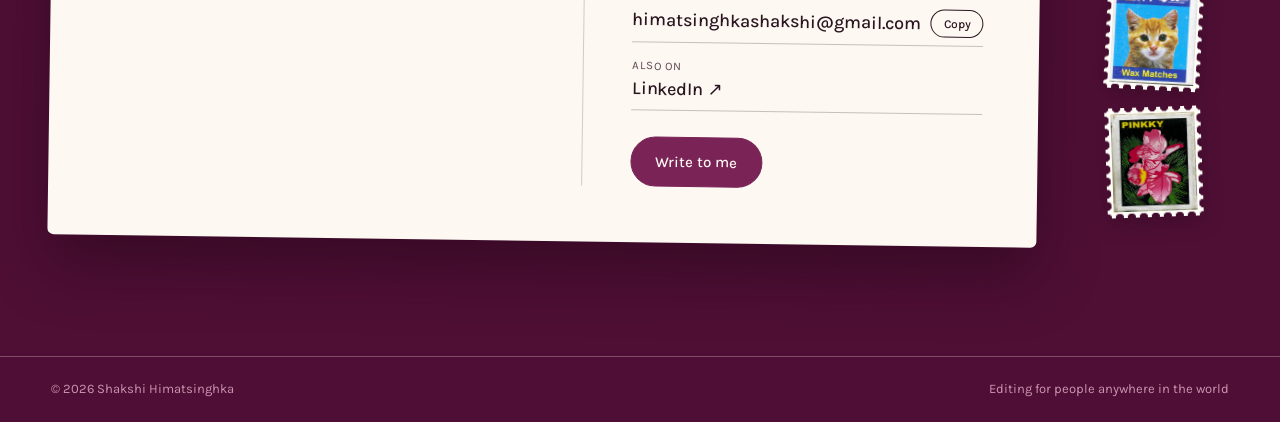
==== commit 559eefb5: "Add career page and new fonts Add a career work page with case studies, experience, skills and writi" ====
--- a/index.html
+++ b/index.html
@@ -9,10 +9,10 @@
   <!-- what shows up when the link is shared (WhatsApp, LinkedIn, iMessage, X) -->
   <meta property="og:type" content="website">
   <meta property="og:site_name" content="Shakshi Himatsinghka">
-  <meta property="og:url" content="https://shakshi-himatsinghka.netlify.app/">
+  <meta property="og:url" content="https://shakshi-himatsinghka.vercel.app/">
   <meta property="og:title" content="Shakshi Himatsinghka · Short-form video editor">
   <meta property="og:description" content="I edit reels for creators, brands and agencies: hooks that stop the scroll, captions that keep up, and endings people actually stay for.">
-  <meta property="og:image" content="https://shakshi-himatsinghka.netlify.app/assets/og-image.jpg">
+  <meta property="og:image" content="https://shakshi-himatsinghka.vercel.app/assets/og-image.jpg">
   <meta property="og:image:type" content="image/jpeg">
   <meta property="og:image:width" content="1200">
   <meta property="og:image:height" content="630">
@@ -20,11 +20,16 @@
   <meta name="twitter:card" content="summary_large_image">
   <link rel="preconnect" href="https://fonts.googleapis.com">
   <link rel="preconnect" href="https://fonts.gstatic.com" crossorigin>
-  <link href="https://fonts.googleapis.com/css2?family=Caveat:wght@500;700&family=Instrument+Sans:wght@400;500;600&family=Instrument+Serif:ital@0;1&display=swap" rel="stylesheet">
+  <link href="https://fonts.googleapis.com/css2?family=Karla:ital,wght@0,400..700;1,400..700&family=Newsreader:ital,opsz,wght@0,6..72,400..600;1,6..72,400..600&family=Reenie+Beanie&display=swap" rel="stylesheet">
   <link rel="stylesheet" href="edits.css">
 </head>
 <body>
 <div class="bg" aria-hidden="true"></div>
+
+<nav class="doors" aria-label="Portfolio pages">
+  <a href="./" aria-current="page">Video editing</a>
+  <a href="career/">Career work</a>
+</nav>
 
 <header class="top">
   <a class="mark" href="#">Shakshi Himatsinghka</a>
@@ -147,7 +152,7 @@
         <p>For one store reel, I decided to edit it in-house instead of having the creator do it, because I had a specific direction in mind.</p>
         <p>While we were coordinating, the creator asked me who had edited it. I said I had, and she really liked it. A while later she messaged me again, this time asking if I'd edit her own short-form videos.</p>
         <p>That's how I landed my first freelance client. I wasn't looking for it; I was just doing my job, and the work found its way to the right person.</p>
-        <p>I've kept editing ever since. Today I work with Dipikka Poddaar as her talent manager and video editor, so I see a reel from both sides: what the brand needs from it, and what the creator needs it to feel like.</p>
+        <p>I've kept editing ever since. Most recently, I worked with Dipikka Poddaar as her talent manager and video editor, so I've seen a reel from both sides: what the brand needs from it, and what the creator needs it to feel like.</p>
       </div>
     </div>
   </section>
@@ -239,7 +244,7 @@
           <dt>To</dt><dd>Shakshi Himatsinghka</dd>
           <dt>Email</dt>
           <dd class="mail">
-            <a href="mailto:himatsinghkashakshi@gmail.com?subject=An%20edit%20for%20you">himatsinghkashakshi@gmail.com</a>
+            <a href="mailto:himatsinghkashakshi@gmail.com?subject=An%20edit%20for%20you">himatsinghkashakshi<wbr>@gmail.com</a>
             <button type="button" class="copy" data-copy="himatsinghkashakshi@gmail.com">Copy</button>
           </dd>
           <dt>Also on</dt><dd><a href="https://www.linkedin.com/in/shakshi-himatsinghka/" target="_blank" rel="noopener">LinkedIn ↗</a></dd>
--- a/edits.css
+++ b/edits.css
@@ -9,9 +9,13 @@
   --pink-soft: rgba(246, 195, 220, .75);
   --rule: rgba(251, 243, 234, .28);
 
-  --serif: "Instrument Serif", Georgia, serif;
-  --sans: "Instrument Sans", system-ui, sans-serif;
-  --hand: "Caveat", cursive;
+  /* titles: change these four to try a different title font */
+  --title: "Newsreader", Georgia, serif;
+  --title-weight: 500;
+  --title-track: -.012em;
+  --title-scale: .92;
+  --sans: "Karla", system-ui, sans-serif;
+  --hand: "Reenie Beanie", cursive;
   --pad: clamp(16px, 4vw, 56px);
 }
 
@@ -32,10 +36,24 @@
 }
 
 a { color: inherit; }
-h1, h2, h3 { font-weight: 400; margin: 0; }
-h1, h2 { font-family: var(--serif); letter-spacing: -.01em; line-height: 1.02; }
+h1, h2, h3 { font-family: var(--title); font-weight: var(--title-weight); letter-spacing: var(--title-track); margin: 0; }
+h1, h2 { line-height: 1.02; }
 h1 em, h2 em { font-style: italic; color: var(--pink); }
 .hand { font-family: var(--hand); }
+
+/* ---------- the site's two pages, as folder tabs ---------- */
+.doors { display: flex; gap: 4px; padding: 12px var(--pad) 0; }
+.doors a {
+  padding: 8px 18px; border-radius: 10px 10px 0 0;
+  font-size: 15px; font-weight: 500; line-height: 1.2; text-decoration: none;
+  background: rgba(251, 243, 234, .9); color: var(--deep);
+}
+.doors a:hover { background: var(--pink); }
+.doors a[aria-current="page"] {
+  background: rgba(79, 15, 53, .55); color: var(--cream);
+  backdrop-filter: blur(10px);
+  -webkit-backdrop-filter: blur(10px);
+}
 
 /* ---------- top bar ---------- */
 .top {
@@ -47,7 +65,7 @@
   -webkit-backdrop-filter: blur(10px);
   border-bottom: 1px solid var(--rule);
 }
-.mark { font: 400 23px/1 var(--serif); text-decoration: none; white-space: nowrap; }
+.mark { font: var(--title-weight) calc(23px * var(--title-scale))/1 var(--title); letter-spacing: var(--title-track); text-decoration: none; white-space: nowrap; }
 .top nav { display: flex; align-items: center; gap: clamp(12px, 2.2vw, 28px); font-size: 15px; }
 .top nav a { text-decoration: none; }
 .top nav a:not(.pill):hover { color: var(--pink); }
@@ -71,7 +89,7 @@
 .dot { width: 8px; height: 8px; border-radius: 50%; background: #9be37a; box-shadow: 0 0 0 3px rgba(155, 227, 122, .25); animation: pulse 2.4s ease-in-out infinite; }
 @keyframes pulse { 50% { box-shadow: 0 0 0 6px rgba(155, 227, 122, 0); } }
 
-.hero h1 { font-size: clamp(44px, 5.6vw, 82px); }
+.hero h1 { font-size: calc(clamp(44px, 5.6vw, 82px) * var(--title-scale)); }
 .lede { max-width: 32em; margin: 24px 0 0; color: rgba(251, 243, 234, .88); font-size: 18px; }
 .ctas { display: flex; flex-wrap: wrap; gap: 10px; margin-top: 30px; }
 .btn {
@@ -131,8 +149,8 @@
 }
 .stat { display: flex; align-items: center; gap: 14px; }
 .stat p, .proof > p { margin: 0; }
-.proof .big { flex: none; font: italic 400 52px/1 var(--serif); color: var(--pink); }
-.proof .hand { font-size: 25px; line-height: 1.15; color: var(--pink-soft); }
+.proof .big { flex: none; font: italic var(--title-weight) calc(52px * var(--title-scale))/1 var(--title); color: var(--pink); }
+.proof .hand { font-size: 32px; line-height: 1; color: var(--pink-soft); }
 
 /* ---------- more edits (light) ---------- */
 .more {
@@ -140,7 +158,7 @@
   padding: clamp(64px, 8vw, 120px) var(--pad);
 }
 .more-head { display: flex; flex-wrap: wrap; align-items: baseline; justify-content: space-between; gap: 8px 24px; }
-.more h2 { font-size: clamp(40px, 5.4vw, 72px); }
+.more h2 { font-size: calc(clamp(40px, 5.4vw, 72px) * var(--title-scale)); }
 .more h2 em { color: var(--berry); }
 .more-head p { margin: 0; color: var(--ink-soft); }
 .more-grid {
@@ -159,8 +177,8 @@
   border-radius: 16px; padding: clamp(26px, 3vw, 38px);
   transform: rotate(-1deg);
 }
-.shoot-kicker { margin: 0; font-size: 26px; color: var(--pink); }
-.shoot h3 { font: 400 clamp(30px, 3vw, 40px)/1.05 var(--serif); margin-top: 4px; }
+.shoot-kicker { margin: 0; font-size: 34px; line-height: 1; color: var(--pink); }
+.shoot h3 { font: var(--title-weight) calc(clamp(30px, 3vw, 40px) * var(--title-scale))/1.05 var(--title); margin-top: 4px; }
 .shoot p:not(.shoot-kicker) { margin: 14px 0 22px; color: rgba(251, 243, 234, .85); }
 
 /* ---------- story ---------- */
@@ -181,8 +199,8 @@
 }
 .paper::before { left: 8%; transform: rotate(-5deg); }
 .paper::after { right: 8%; transform: rotate(4deg); }
-.kicker { margin: 0; font-size: 24px; color: var(--berry); }
-.story h2 { font-size: clamp(38px, 5vw, 64px); margin-top: 4px; }
+.kicker { margin: 0; font-size: 31px; line-height: 1; color: var(--berry); }
+.story h2 { font-size: calc(clamp(38px, 5vw, 64px) * var(--title-scale)); margin-top: 4px; }
 .story h2 em { color: var(--berry); }
 .story-body { margin-top: 28px; columns: 2 300px; column-gap: 44px; }
 .story-body p { margin: 0 0 16px; break-inside: avoid; color: #3d2731; }
@@ -193,7 +211,7 @@
 
 /* ---------- who it's for ---------- */
 .for, .how { padding: clamp(64px, 8vw, 120px) var(--pad); }
-.for h2, .how h2 { font-size: clamp(40px, 5.4vw, 72px); }
+.for h2, .how h2 { font-size: calc(clamp(40px, 5.4vw, 72px) * var(--title-scale)); }
 .cards {
   display: grid; grid-template-columns: repeat(4, minmax(0, 1fr)); gap: 18px;
   margin-top: clamp(32px, 4vw, 52px);
@@ -203,8 +221,8 @@
   border: 1px solid var(--rule);
   border-radius: 14px; padding: 22px 20px 26px;
 }
-.tag { font: 700 22px/1 var(--hand); color: var(--pink); }
-.card h3 { font: 400 27px/1.1 var(--serif); margin-top: 14px; }
+.tag { font: 400 30px/1 var(--hand); color: var(--pink); }
+.card h3 { font: var(--title-weight) calc(27px * var(--title-scale))/1.1 var(--title); margin-top: 14px; }
 .card p { margin: 12px 0 0; font-size: 15.5px; color: rgba(251, 243, 234, .82); }
 .kinds { list-style: none; padding: 0; margin: 28px 0 0; display: flex; flex-wrap: wrap; gap: 8px; }
 .kinds li { font-size: 14px; padding: 6px 14px; border-radius: 99px; border: 1px solid var(--rule); color: var(--pink); }
@@ -215,7 +233,7 @@
   padding: clamp(56px, 7vw, 96px) var(--pad);
   background: var(--cream); color: var(--ink);
 }
-.tools h2 { font-size: clamp(36px, 4.4vw, 56px); }
+.tools h2 { font-size: calc(clamp(36px, 4.4vw, 56px) * var(--title-scale)); }
 .tools h2 em { color: var(--berry); }
 .apps { list-style: none; padding: 0; margin: 0; display: flex; flex-wrap: wrap; gap: clamp(20px, 3vw, 40px); }
 .apps li { display: flex; flex-direction: column; align-items: center; gap: 10px; font-size: 15px; font-weight: 500; cursor: default; }
@@ -237,7 +255,7 @@
   box-shadow: 0 14px 26px rgba(79, 15, 53, .26);
 }
 .apps li:hover .app-name, .apps li:active .app-name { color: var(--berry); }
-.tools-note { margin: 0; font-size: 25px; color: var(--berry); }
+.tools-note { margin: 0; font-size: 32px; line-height: 1; color: var(--berry); }
 
 /* ---------- how ---------- */
 /* who it's for sits on solid plum; how it works on solid berry */
@@ -249,10 +267,10 @@
 }
 .how-head { display: flex; flex-wrap: wrap; align-items: flex-end; justify-content: space-between; gap: 12px 40px; }
 .how-head p { margin: 0; max-width: 30em; color: rgba(251, 243, 234, .85); }
-.how-note { margin: clamp(28px, 4vw, 44px) 0 0; font-size: 25px; line-height: 1.2; color: var(--pink); }
+.how-note { margin: clamp(28px, 4vw, 44px) 0 0; font-size: 32px; line-height: 1; color: var(--pink); }
 .steps li { border-top: 1.5px solid var(--cream); padding-top: 18px; }
-.num { display: block; font-size: 58px; line-height: .8; color: var(--pink); margin-bottom: 14px; }
-.steps h3 { font: 400 29px/1.1 var(--serif); }
+.num { display: block; font-size: 72px; line-height: .8; color: var(--pink); margin-bottom: 14px; }
+.steps h3 { font: var(--title-weight) calc(29px * var(--title-scale))/1.1 var(--title); }
 .steps p { margin: 10px 0 0; color: rgba(251, 243, 234, .82); max-width: 26em; }
 
 /* ---------- contact postcard ---------- */
@@ -274,8 +292,8 @@
 .postcard::before { content: ""; grid-column: 2; grid-row: 1; background: rgba(42, 21, 32, .2); }
 .pc-message { grid-column: 1; grid-row: 1; }
 .pc-address { grid-column: 3; grid-row: 1; display: flex; flex-direction: column; align-items: flex-start; }
-.pc-hi { margin: 0; font-size: 28px; color: var(--berry); }
-.pc-message h2 { font-size: clamp(34px, 4vw, 52px); margin-top: 6px; }
+.pc-hi { margin: 0; font-size: 36px; line-height: 1; color: var(--berry); }
+.pc-message h2 { font-size: calc(clamp(34px, 4vw, 52px) * var(--title-scale)); margin-top: 6px; }
 .pc-message p { color: #3d2731; }
 .pc-sign { font-size: 30px; color: var(--berry); margin: 8px 0 0; }
 
@@ -290,7 +308,7 @@
 }
 .stamp-slot.is-hot { background: rgba(246, 195, 220, .45); border-color: var(--berry); }
 .tray { display: flex; flex-direction: column; align-items: center; gap: 14px; }
-.tray-hint { margin: 0; font-size: 24px; line-height: 1.1; text-align: center; color: var(--pink); }
+.tray-hint { margin: 0; font-size: 30px; line-height: 1; text-align: center; color: var(--pink); }
 .tray-spots { display: flex; flex-direction: column; gap: 22px; }
 .spot { display: block; width: var(--stamp-w); aspect-ratio: 260 / 304; }
 
@@ -315,7 +333,7 @@
 .lines dd {
   margin: 2px 0 0; padding-bottom: 8px;
   border-bottom: 1px solid rgba(42, 21, 32, .25);
-  font: 400 21px/1.3 var(--serif);
+  font: 500 18px/1.35 var(--sans);
 }
 .lines dd a { text-decoration: none; }
 .lines dd a:hover { color: var(--berry); text-decoration: underline; }
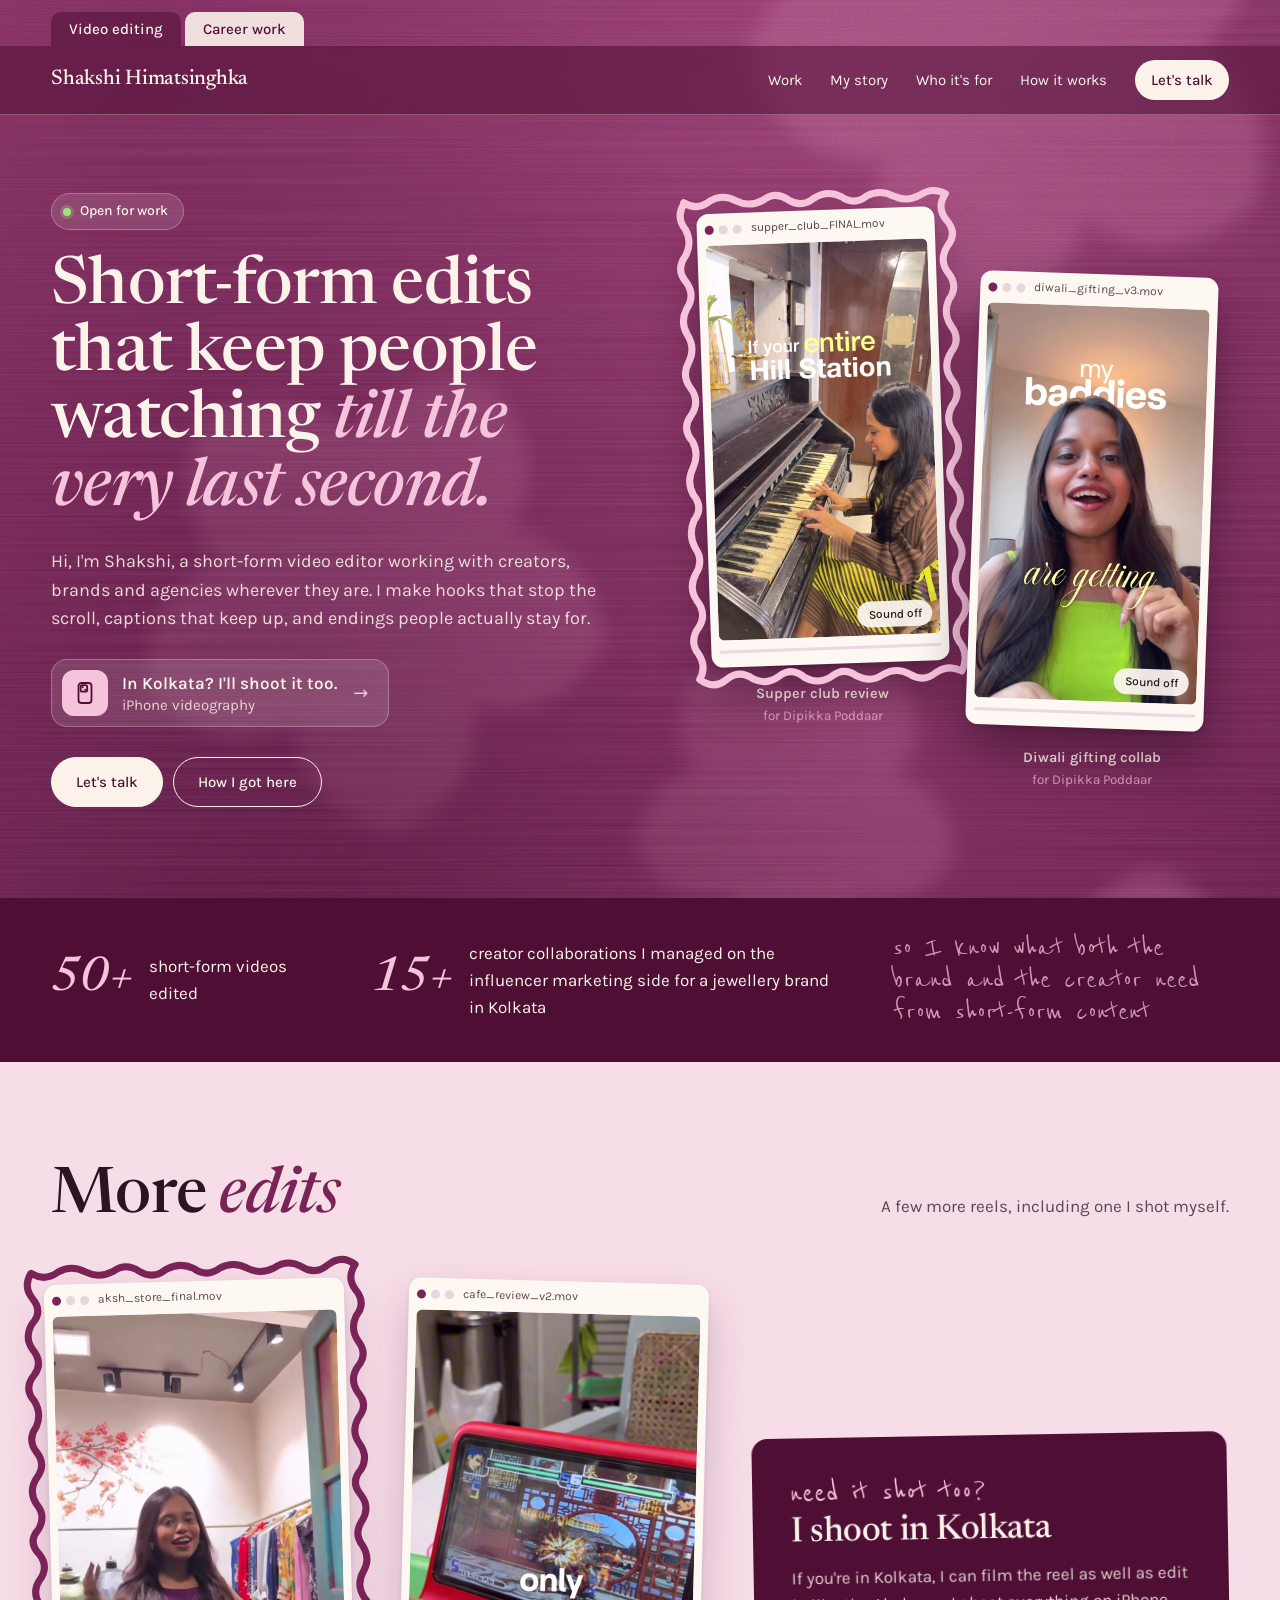
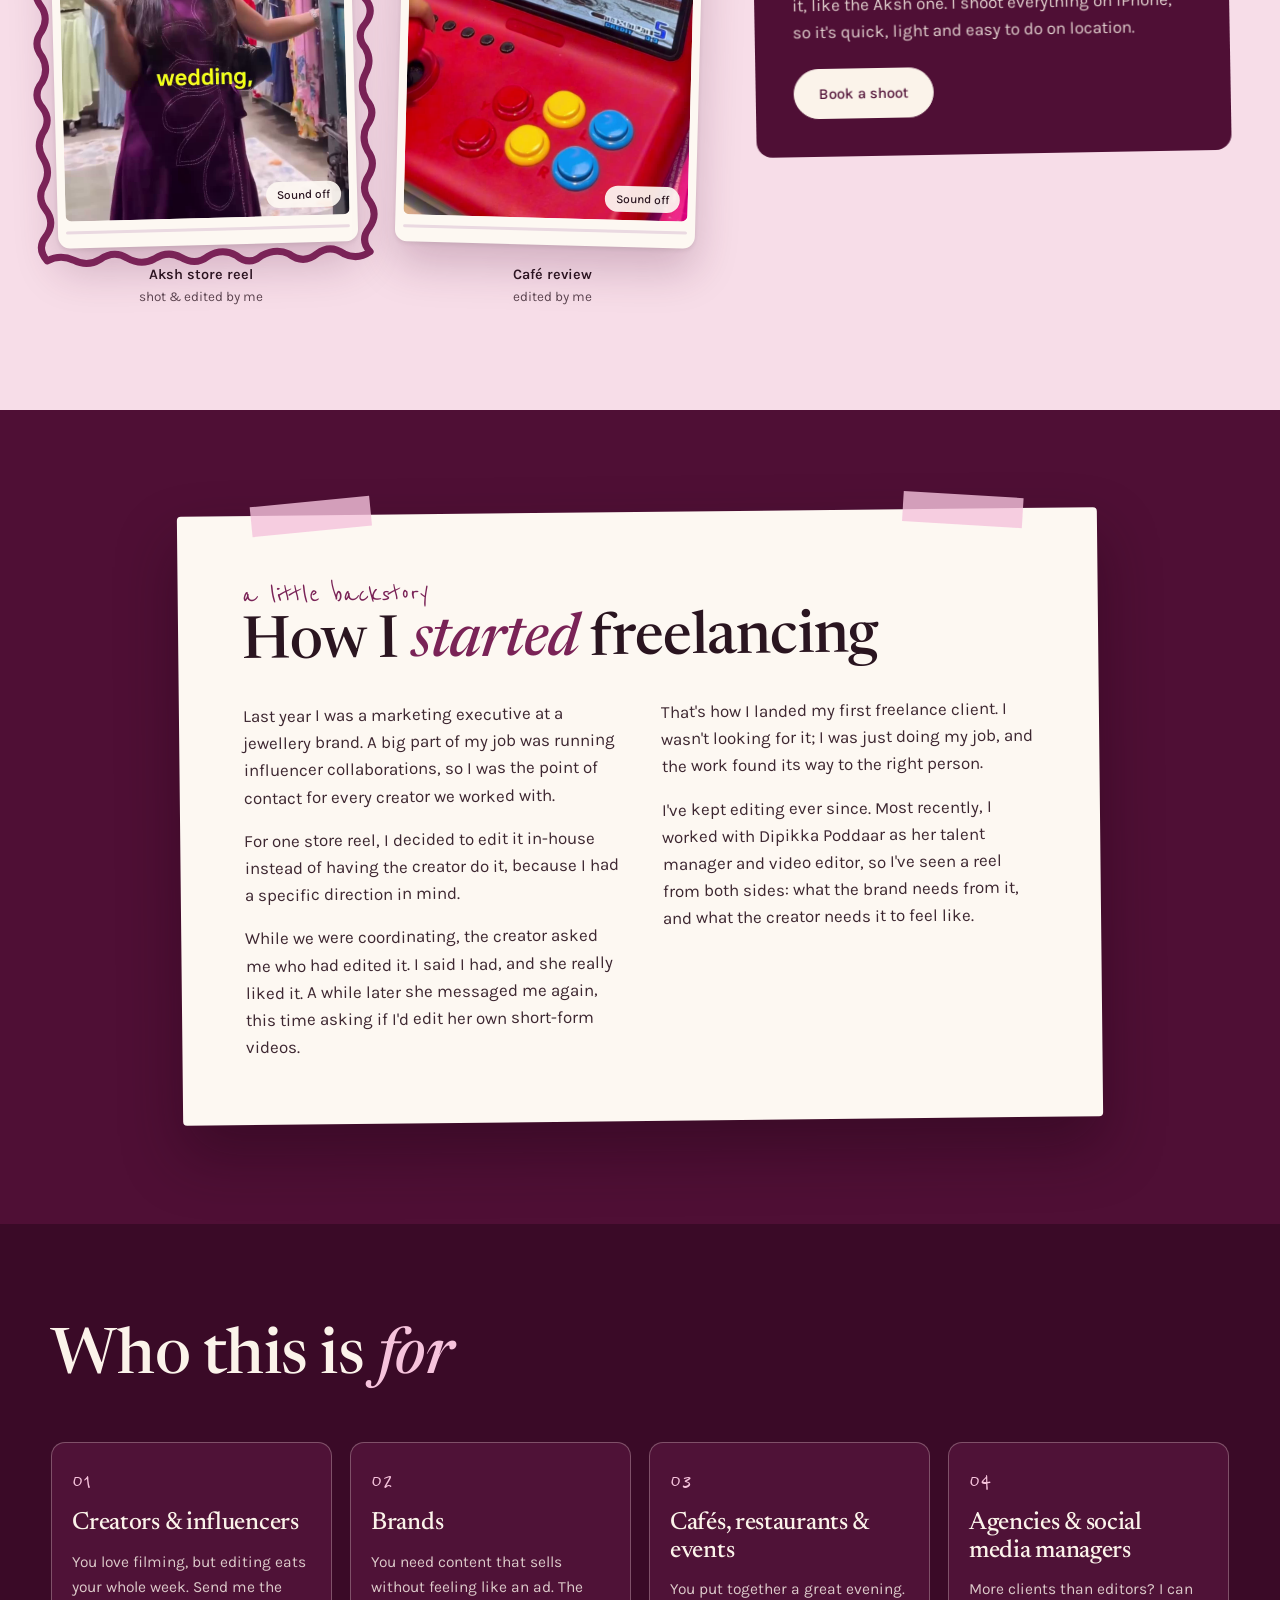
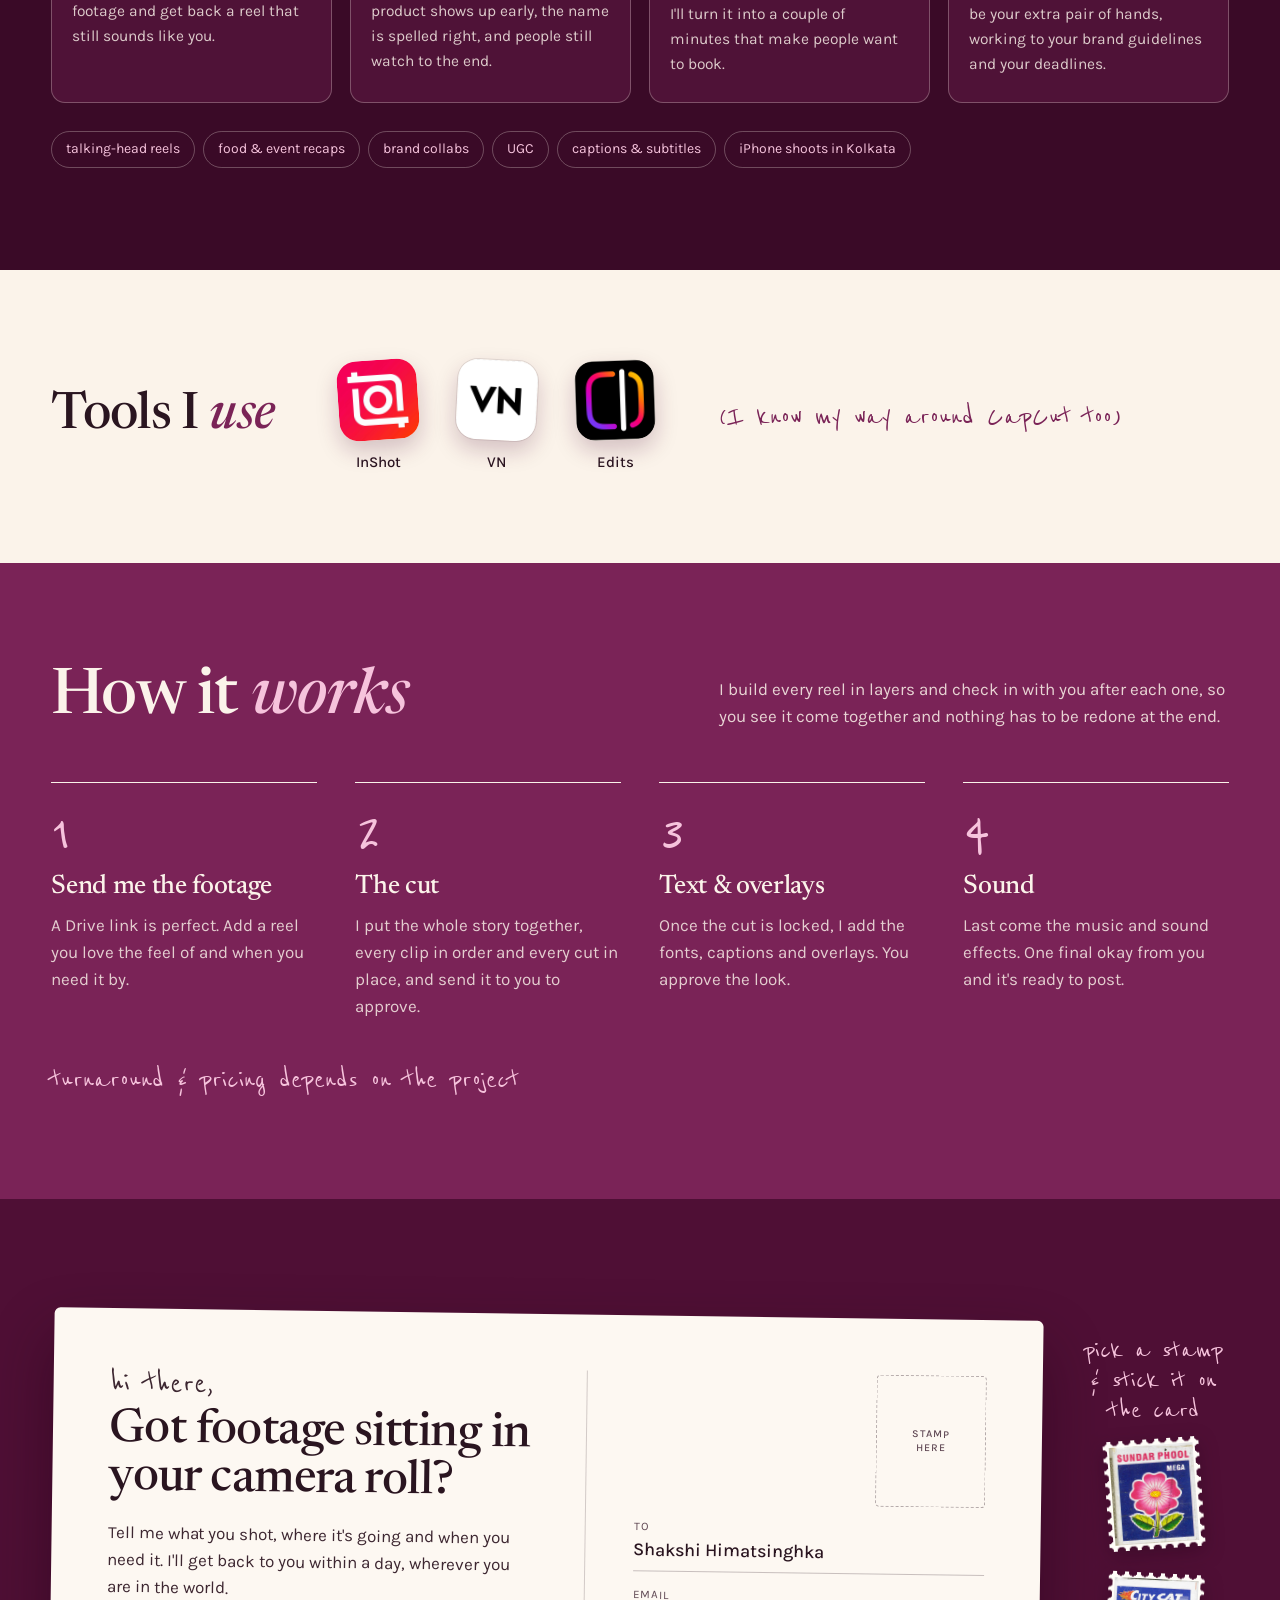
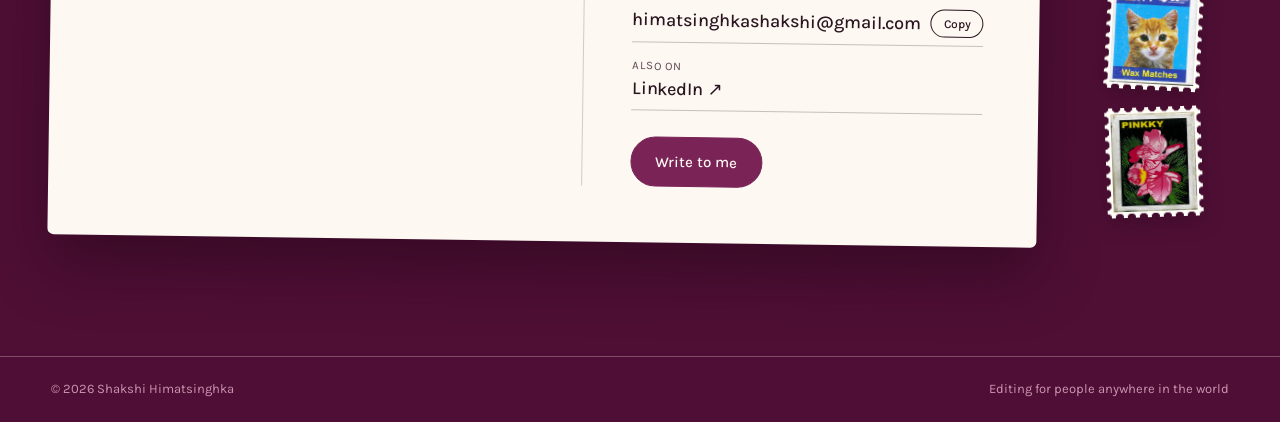
==== commit aa9ec742: "Highlight Kolkata iPhone shoots in the hero Add a card under the intro, "In Kolkata? I'll shoot it t" ====
--- a/index.html
+++ b/index.html
@@ -50,6 +50,13 @@
       <p class="status"><span class="dot"></span> Open for work</p>
       <h1>Short-form edits that keep people watching <em>till the very last second.</em></h1>
       <p class="lede">Hi, I'm Shakshi, a short-form video editor working with creators, brands and agencies wherever they are. I make hooks that stop the scroll, captions that keep up, and endings people actually stay for.</p>
+      <a class="shoots" href="#shoot">
+        <span class="shoots-icon" aria-hidden="true">
+          <svg viewBox="0 0 24 24" width="24" height="24" fill="none" stroke="currentColor" stroke-width="1.8" stroke-linecap="round" stroke-linejoin="round"><rect x="5.5" y="2" width="13" height="20" rx="3"/><rect x="7.6" y="4.1" width="6.6" height="6.6" rx="1.8"/><circle cx="9.6" cy="6.1" r="1.05" fill="currentColor" stroke="none"/><circle cx="12.2" cy="8.7" r="1.05" fill="currentColor" stroke="none"/></svg>
+        </span>
+        <span class="shoots-text"><b>In Kolkata? I'll shoot it too.</b> iPhone videography</span>
+        <span class="shoots-arrow" aria-hidden="true">→</span>
+      </a>
       <div class="ctas">
         <a class="btn" href="#contact">Let's talk</a>
         <a class="btn ghost" href="#story">How I got here</a>
@@ -133,7 +140,7 @@
         <figcaption><b>Café review</b> edited by me</figcaption>
       </figure>
 
-      <aside class="shoot">
+      <aside class="shoot" id="shoot">
         <p class="hand shoot-kicker">need it shot too?</p>
         <h3>I shoot in Kolkata</h3>
         <p>If you're in Kolkata, I can film the reel as well as edit it, like the Aksh one. I shoot everything on iPhone, so it's quick, light and easy to do on location.</p>
--- a/edits.css
+++ b/edits.css
@@ -91,6 +91,24 @@
 
 .hero h1 { font-size: calc(clamp(44px, 5.6vw, 82px) * var(--title-scale)); }
 .lede { max-width: 32em; margin: 24px 0 0; color: rgba(251, 243, 234, .88); font-size: 18px; }
+/* "I'll shoot it too": the Kolkata shoots, picked out under the intro */
+.shoots {
+  display: inline-flex; align-items: center; gap: 14px;
+  margin-top: 26px; padding: 10px 20px 10px 10px;
+  border-radius: 16px; text-decoration: none; line-height: 1.35;
+  background: rgba(251, 243, 234, .12); border: 1px solid var(--rule);
+  transition: background .15s ease, border-color .15s ease;
+}
+.shoots:hover { background: rgba(251, 243, 234, .18); border-color: var(--pink); }
+.shoots-icon {
+  flex: none; display: grid; place-items: center;
+  width: 46px; height: 46px; border-radius: 12px;
+  background: var(--pink); color: var(--deep);
+}
+.shoots-text { font-size: 15px; color: rgba(251, 243, 234, .82); }
+.shoots-text b { display: block; font-size: 17px; font-weight: 600; color: var(--cream); }
+.shoots-arrow { flex: none; margin-left: 2px; font-size: 18px; color: var(--pink); transition: transform .15s ease; }
+.shoots:hover .shoots-arrow { transform: translateX(3px); }
 .ctas { display: flex; flex-wrap: wrap; gap: 10px; margin-top: 30px; }
 .btn {
   display: inline-block; text-decoration: none;
@@ -176,6 +194,7 @@
   background: var(--deep); color: var(--cream);
   border-radius: 16px; padding: clamp(26px, 3vw, 38px);
   transform: rotate(-1deg);
+  scroll-margin-top: 230px; /* the hero link lands with the reels beside it in view */
 }
 .shoot-kicker { margin: 0; font-size: 34px; line-height: 1; color: var(--pink); }
 .shoot h3 { font: var(--title-weight) calc(clamp(30px, 3vw, 40px) * var(--title-scale))/1.05 var(--title); margin-top: 4px; }
@@ -362,7 +381,7 @@
 @media (max-width: 1100px) {
   .cards { grid-template-columns: repeat(2, minmax(0, 1fr)); }
   .more-grid { grid-template-columns: repeat(2, minmax(0, 300px)); justify-content: center; }
-  .shoot { grid-column: 1 / -1; }
+  .shoot { grid-column: 1 / -1; scroll-margin-top: 96px; }
   .proof { grid-template-columns: minmax(0, 1fr) minmax(0, 1fr); }
   .proof > .hand { grid-column: 1 / -1; }
   .steps { grid-template-columns: repeat(2, minmax(0, 1fr)); }
@@ -401,4 +420,5 @@
   .btn { transition: none; }
   .dot { animation: none; }
   .app-icon { transition: none; }
-}
+  .shoots, .shoots-arrow { transition: none; }
+}
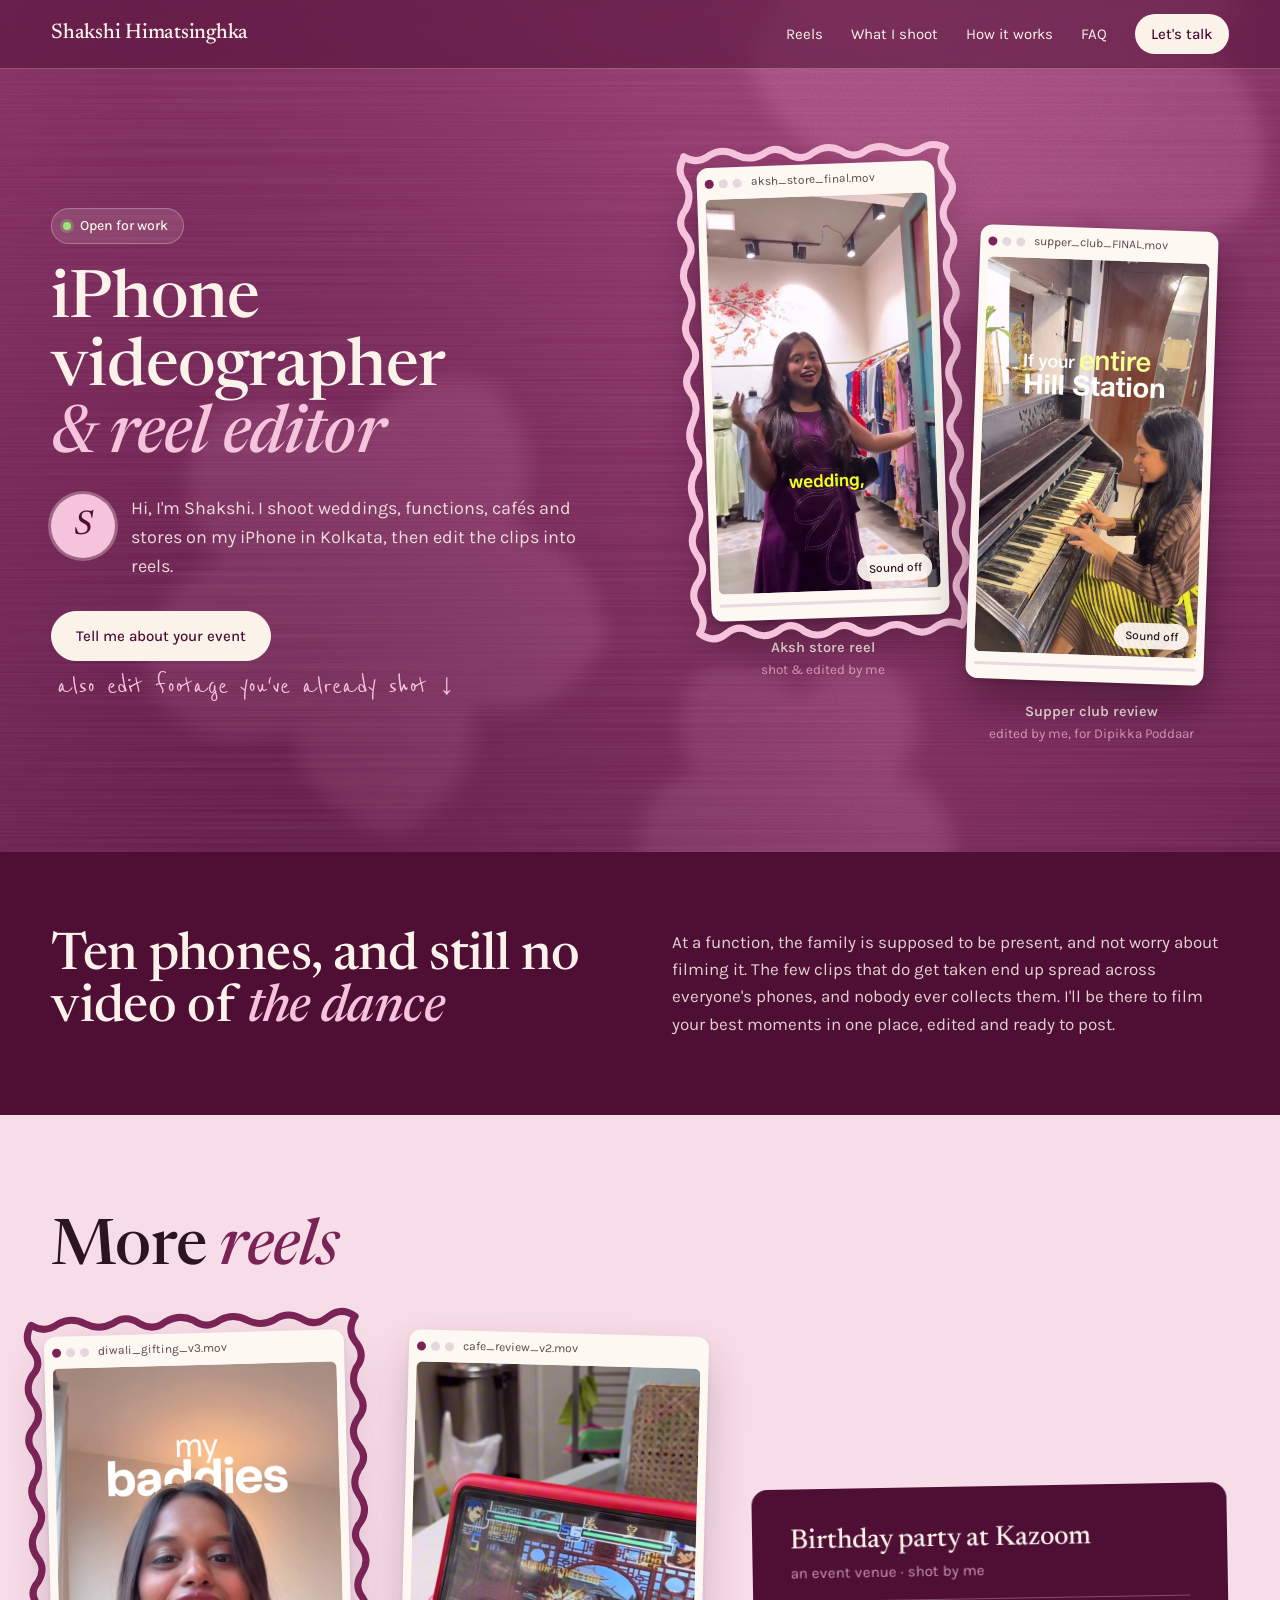
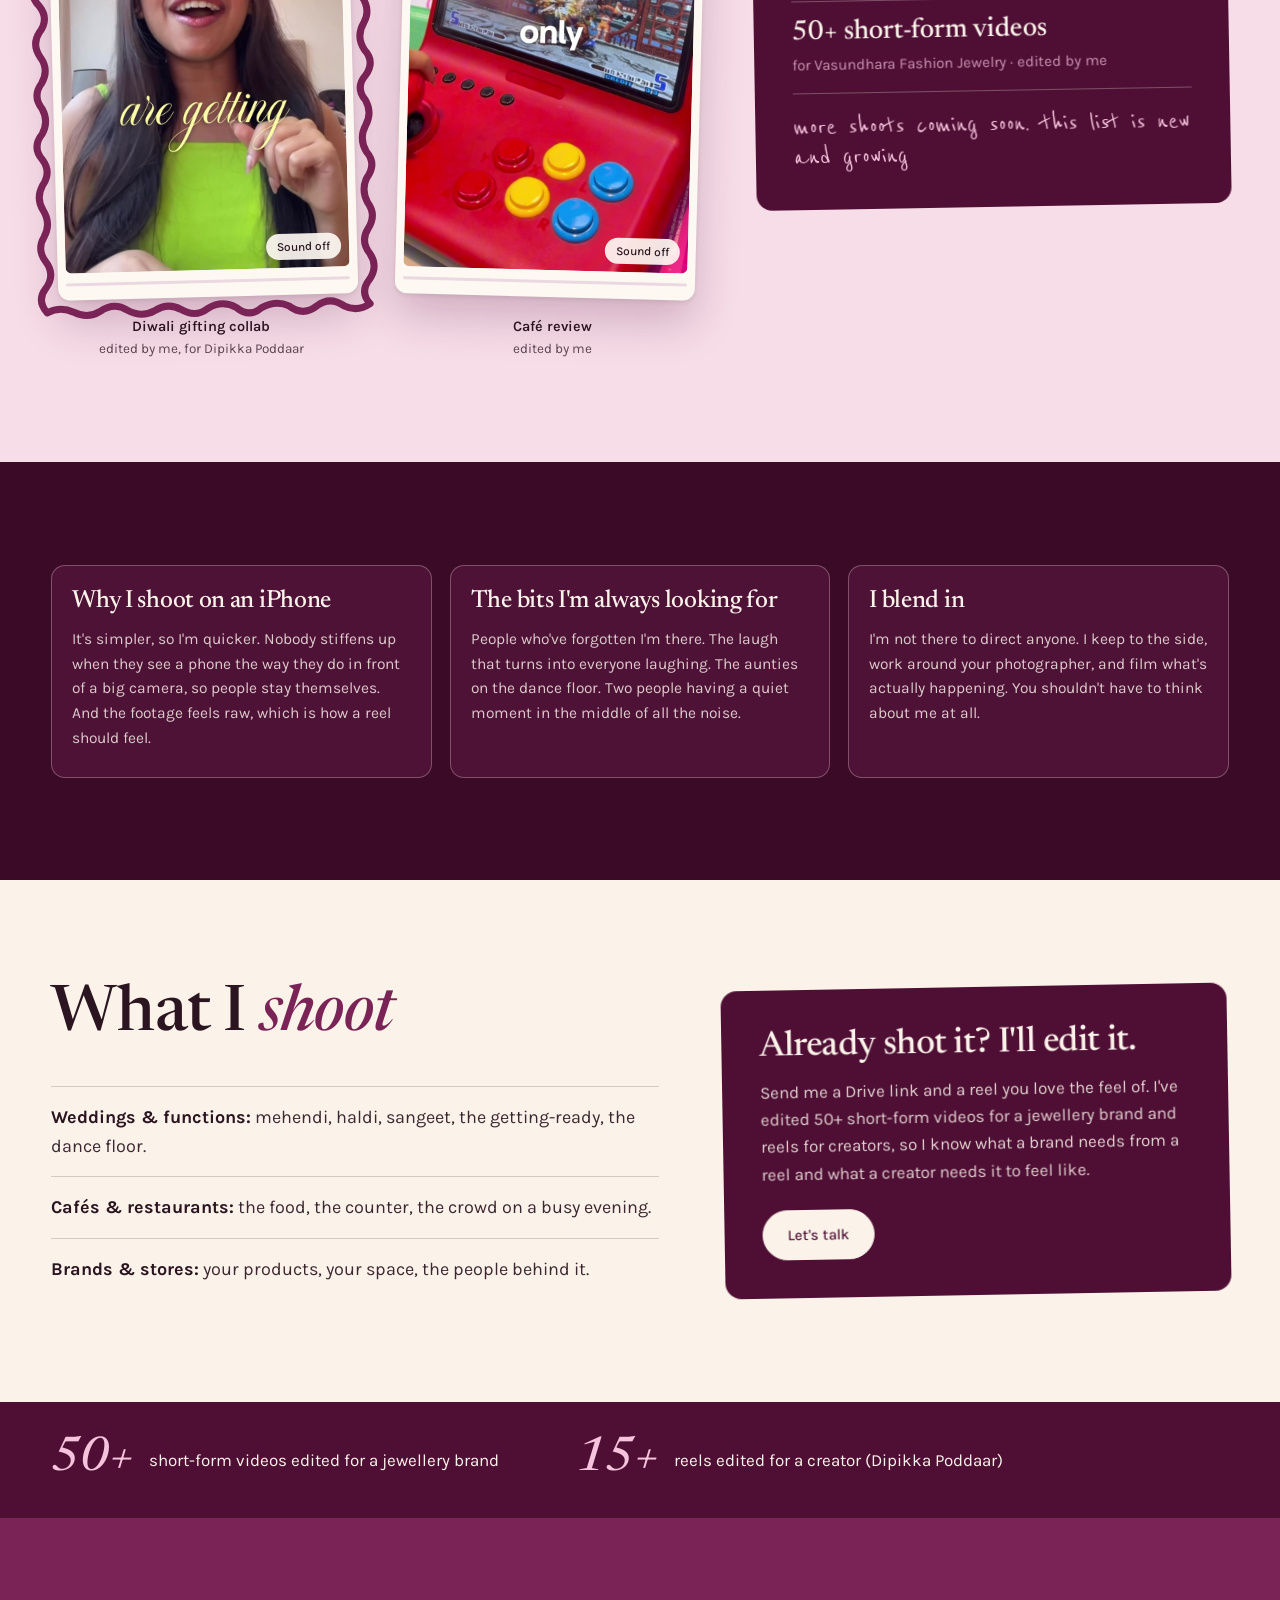
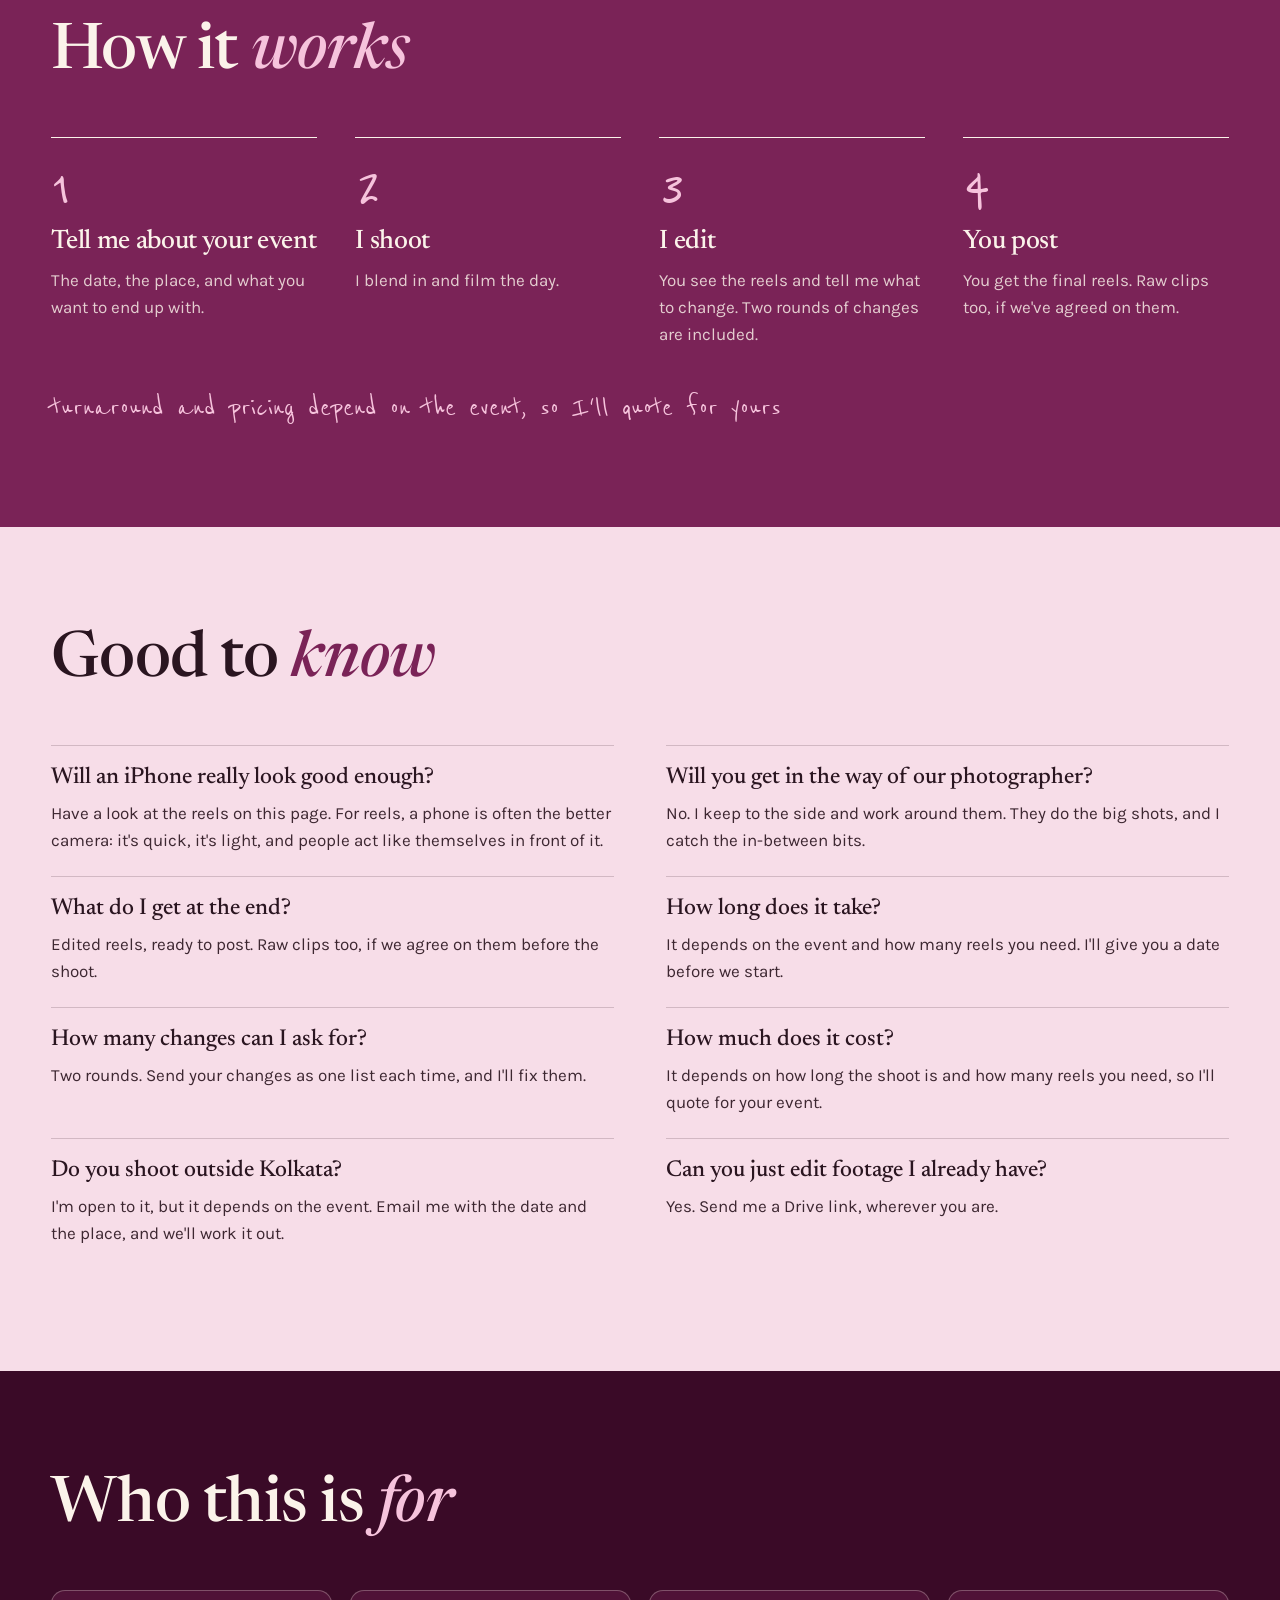
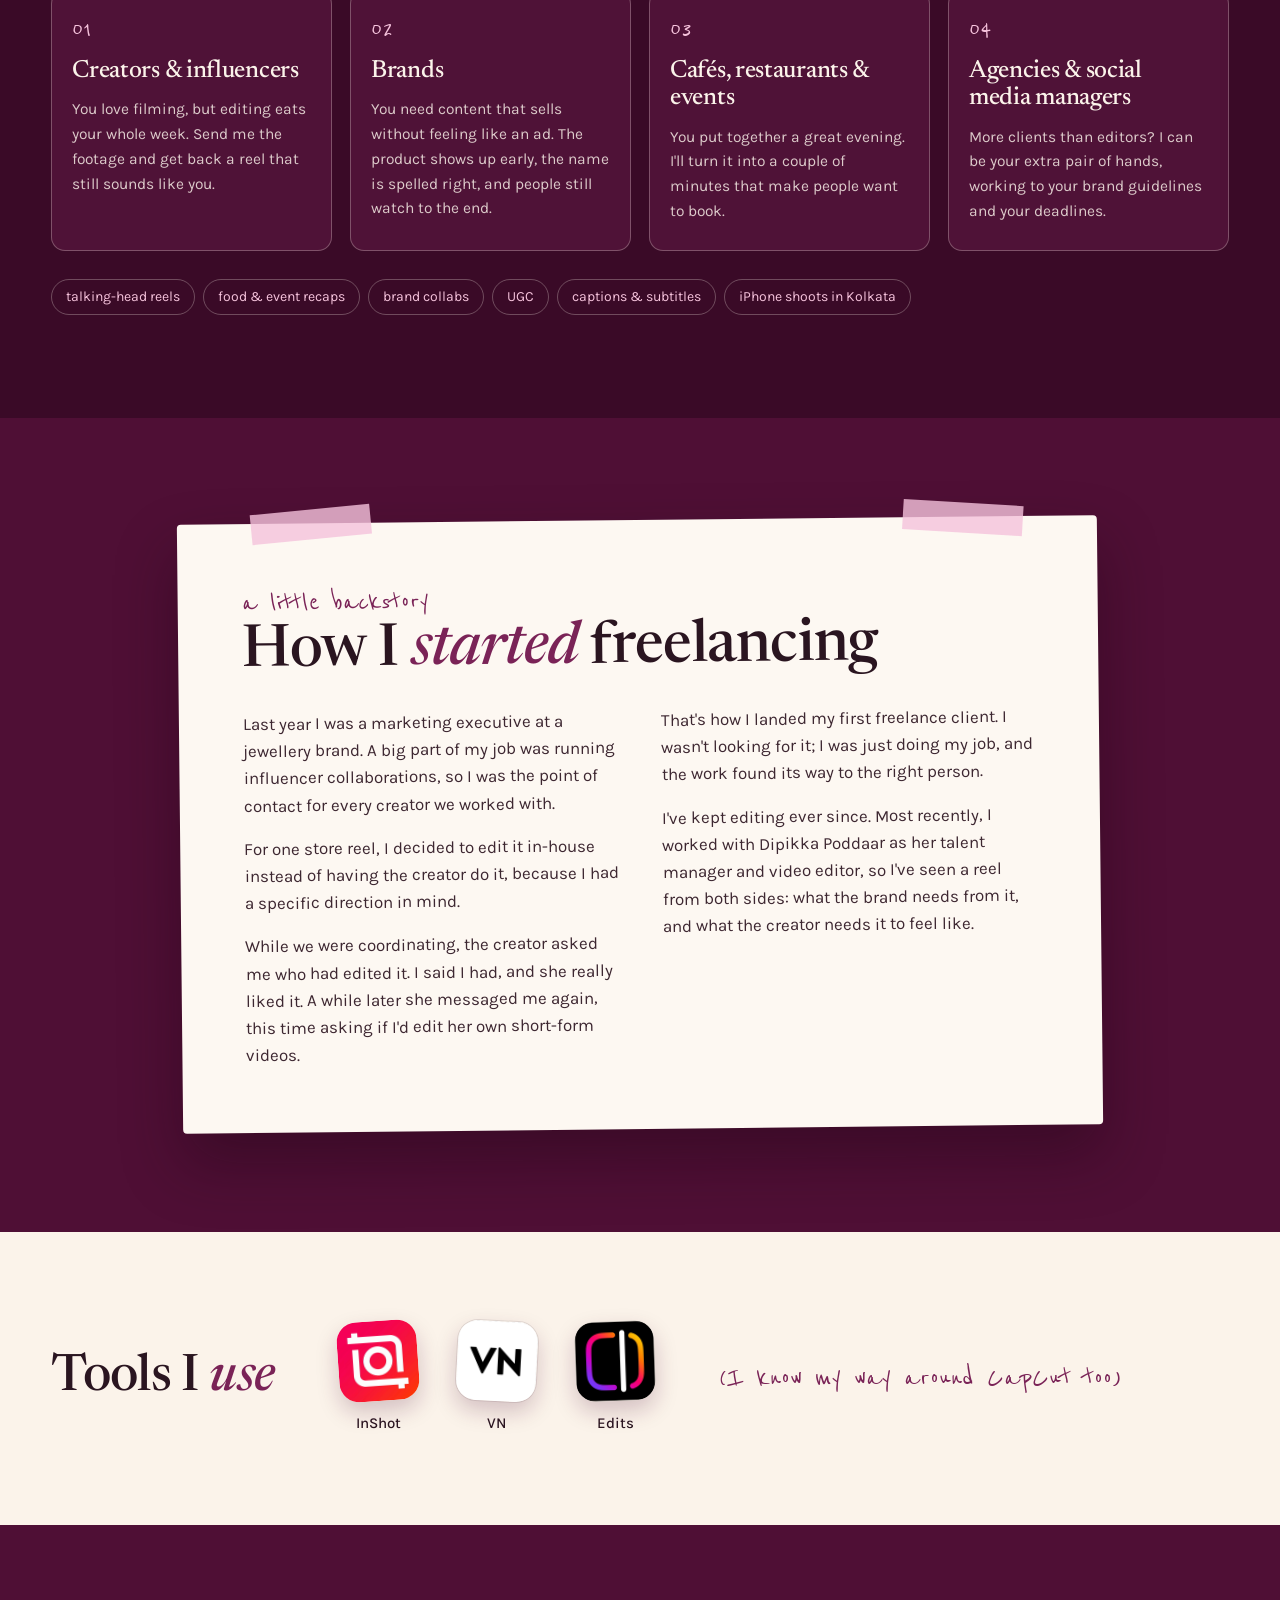
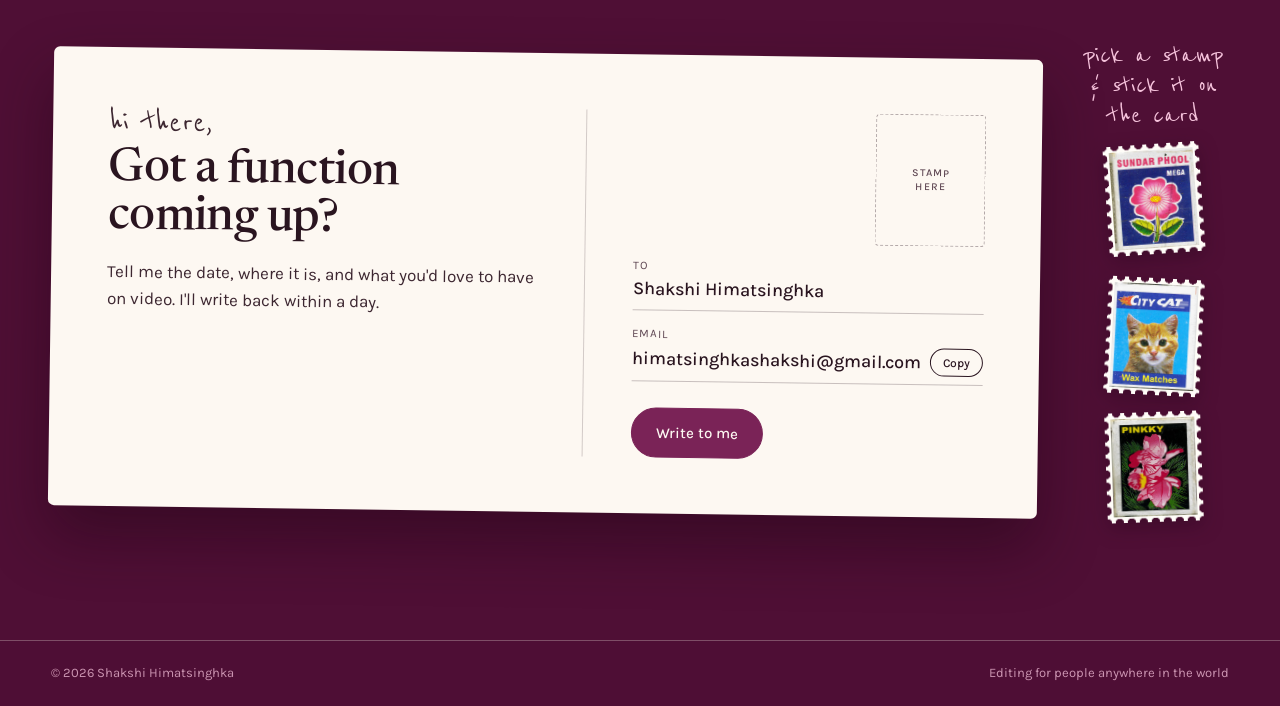
==== commit bdb5447a: "Turn the freelance page into iPhone videographer & reel editor Put the approved freelance copy on th" ====
--- a/index.html
+++ b/index.html
@@ -3,20 +3,20 @@
 <head>
   <meta charset="utf-8">
   <meta name="viewport" content="width=device-width, initial-scale=1">
-  <title>Shakshi Himatsinghka · Video Editor</title>
-  <meta name="description" content="Short-form video editing by Shakshi Himatsinghka, for creators, brands and agencies anywhere in the world.">
+  <title>Shakshi Himatsinghka · iPhone videographer &amp; reel editor</title>
+  <meta name="description" content="iPhone videography and reel editing by Shakshi Himatsinghka in Kolkata, for weddings, functions, cafés and stores. Edit-only work for anyone, anywhere.">
 
   <!-- what shows up when the link is shared (WhatsApp, LinkedIn, iMessage, X) -->
   <meta property="og:type" content="website">
   <meta property="og:site_name" content="Shakshi Himatsinghka">
   <meta property="og:url" content="https://shakshi-himatsinghka.vercel.app/">
-  <meta property="og:title" content="Shakshi Himatsinghka · Short-form video editor">
-  <meta property="og:description" content="I edit reels for creators, brands and agencies: hooks that stop the scroll, captions that keep up, and endings people actually stay for.">
+  <meta property="og:title" content="Shakshi Himatsinghka · iPhone videographer &amp; reel editor">
+  <meta property="og:description" content="I shoot weddings, functions, cafés and stores on my iPhone in Kolkata, then edit the clips into reels.">
   <meta property="og:image" content="https://shakshi-himatsinghka.vercel.app/assets/og-image.jpg">
   <meta property="og:image:type" content="image/jpeg">
   <meta property="og:image:width" content="1200">
   <meta property="og:image:height" content="630">
-  <meta property="og:image:alt" content="Shakshi Himatsinghka, short-form video editor. Short-form edits that keep people watching till the very last second, next to stills from two reels.">
+  <meta property="og:image:alt" content="Shakshi Himatsinghka, iPhone videographer and reel editor, next to stills from a store reel and a supper club reel.">
   <meta name="twitter:card" content="summary_large_image">
   <link rel="preconnect" href="https://fonts.googleapis.com">
   <link rel="preconnect" href="https://fonts.gstatic.com" crossorigin>
@@ -26,18 +26,14 @@
 <body>
 <div class="bg" aria-hidden="true"></div>
 
-<nav class="doors" aria-label="Portfolio pages">
-  <a href="./" aria-current="page">Video editing</a>
-  <a href="career/">Career work</a>
-</nav>
 
 <header class="top">
   <a class="mark" href="#">Shakshi Himatsinghka</a>
   <nav>
-    <a href="#more">Work</a>
-    <a href="#story">My story</a>
-    <a href="#for">Who it's for</a>
+    <a href="#reels">Reels</a>
+    <a href="#shoot">What I shoot</a>
     <a href="#how">How it works</a>
+    <a href="#faq">FAQ</a>
     <a class="pill" href="#contact">Let's talk</a>
   </nav>
 </header>
@@ -48,18 +44,17 @@
   <section class="hero" id="work">
     <div class="hero-text">
       <p class="status"><span class="dot"></span> Open for work</p>
-      <h1>Short-form edits that keep people watching <em>till the very last second.</em></h1>
-      <p class="lede">Hi, I'm Shakshi, a short-form video editor working with creators, brands and agencies wherever they are. I make hooks that stop the scroll, captions that keep up, and endings people actually stay for.</p>
-      <a class="shoots" href="#shoot">
-        <span class="shoots-icon" aria-hidden="true">
-          <svg viewBox="0 0 24 24" width="24" height="24" fill="none" stroke="currentColor" stroke-width="1.8" stroke-linecap="round" stroke-linejoin="round"><rect x="5.5" y="2" width="13" height="20" rx="3"/><rect x="7.6" y="4.1" width="6.6" height="6.6" rx="1.8"/><circle cx="9.6" cy="6.1" r="1.05" fill="currentColor" stroke="none"/><circle cx="12.2" cy="8.7" r="1.05" fill="currentColor" stroke="none"/></svg>
-        </span>
-        <span class="shoots-text"><b>In Kolkata? I'll shoot it too.</b> iPhone videography</span>
-        <span class="shoots-arrow" aria-hidden="true">→</span>
-      </a>
+      <h1>iPhone videographer <em>&amp;&nbsp;reel&nbsp;editor</em></h1>
+      <div class="hello">
+        <!-- PHOTO SPOT: when Shakshi sends her photo, save a square copy as assets/shakshi.jpg
+             (about 300 × 300) and swap the <span class="me"> below for:
+             <img class="me" src="assets/shakshi.jpg" alt="Shakshi Himatsinghka" width="72" height="72"> -->
+        <span class="me" aria-hidden="true">S</span>
+        <p class="lede">Hi, I'm Shakshi. I shoot weddings, functions, cafés and stores on my iPhone in Kolkata, then edit the clips into reels.</p>
+      </div>
       <div class="ctas">
-        <a class="btn" href="#contact">Let's talk</a>
-        <a class="btn ghost" href="#story">How I got here</a>
+        <a class="btn" href="#contact">Tell me about your event</a>
+        <a class="hand hero-aside" href="#edit-only">also edit footage you've already shot ↓</a>
       </div>
     </div>
 
@@ -68,61 +63,59 @@
         <div class="window wobble">
           <div class="titlebar">
             <span class="lights" aria-hidden="true"><i></i><i></i><i></i></span>
-            <span class="fname">supper_club_FINAL.mov</span>
+            <span class="fname">aksh_store_final.mov</span>
           </div>
           <div class="screen">
-            <video src="assets/supper-club.mp4" poster="assets/supper-club.jpg" muted loop playsinline preload="metadata" aria-label="Supper club review reel"></video>
+            <video src="assets/aksh.mp4" poster="assets/aksh.jpg" muted loop playsinline preload="metadata" aria-label="Aksh store reel"></video>
             <button class="sound" type="button" aria-pressed="false">Sound off</button>
           </div>
-          <div class="scrub" role="slider" tabindex="0" aria-label="Seek supper club reel" aria-valuemin="0" aria-valuemax="130" aria-valuenow="0"><span class="fill"></span></div>
+          <div class="scrub" role="slider" tabindex="0" aria-label="Seek Aksh reel" aria-valuemin="0" aria-valuemax="56" aria-valuenow="0"><span class="fill"></span></div>
         </div>
-        <figcaption><b>Supper club review</b> for Dipikka Poddaar</figcaption>
+        <figcaption><b>Aksh store reel</b> shot &amp; edited by me</figcaption>
       </figure>
 
       <figure class="reel r2">
         <div class="window">
           <div class="titlebar">
             <span class="lights" aria-hidden="true"><i></i><i></i><i></i></span>
-            <span class="fname">diwali_gifting_v3.mov</span>
+            <span class="fname">supper_club_FINAL.mov</span>
           </div>
           <div class="screen">
-            <video src="assets/reel-2.mp4" poster="assets/reel-2.jpg" muted loop playsinline preload="metadata" aria-label="Diwali gifting brand collab reel"></video>
+            <video src="assets/supper-club.mp4" poster="assets/supper-club.jpg" muted loop playsinline preload="metadata" aria-label="Supper club review reel"></video>
             <button class="sound" type="button" aria-pressed="false">Sound off</button>
           </div>
-          <div class="scrub" role="slider" tabindex="0" aria-label="Seek Diwali gifting reel" aria-valuemin="0" aria-valuemax="44" aria-valuenow="0"><span class="fill"></span></div>
+          <div class="scrub" role="slider" tabindex="0" aria-label="Seek supper club reel" aria-valuemin="0" aria-valuemax="130" aria-valuenow="0"><span class="fill"></span></div>
         </div>
-        <figcaption><b>Diwali gifting collab</b> for Dipikka Poddaar</figcaption>
+        <figcaption><b>Supper club review</b> edited by me, for Dipikka Poddaar</figcaption>
       </figure>
     </div>
   </section>
 
-  <!-- proof -->
-  <section class="proof">
-    <div class="stat"><span class="big">50+</span><p>short-form videos edited</p></div>
-    <div class="stat"><span class="big">15+</span><p>creator collaborations I managed on the influencer marketing side for a jewellery brand in Kolkata</p></div>
-    <p class="hand">so I know what both the brand and the creator need from short-form content</p>
-  </section>
-
-  <!-- more work -->
-  <section class="more" id="more">
+  <!-- the problem -->
+  <section class="problem">
+    <h2>Ten phones, and still no video of <em>the dance</em></h2>
+    <p>At a function, the family is supposed to be present, and not worry about filming it. The few clips that do get taken end up spread across everyone's phones, and nobody ever collects them. I'll be there to film your best moments in one place, edited and ready to post.</p>
+  </section>
+
+  <!-- my reels -->
+  <section class="more" id="reels">
     <div class="more-head">
-      <h2>More <em>edits</em></h2>
-      <p>A few more reels, including one I shot myself.</p>
+      <h2>More <em>reels</em></h2>
     </div>
     <div class="more-grid">
       <figure class="reel">
         <div class="window wobble">
           <div class="titlebar">
             <span class="lights" aria-hidden="true"><i></i><i></i><i></i></span>
-            <span class="fname">aksh_store_final.mov</span>
+            <span class="fname">diwali_gifting_v3.mov</span>
           </div>
           <div class="screen">
-            <video src="assets/aksh.mp4" poster="assets/aksh.jpg" muted loop playsinline preload="metadata" aria-label="Aksh store reel"></video>
+            <video src="assets/reel-2.mp4" poster="assets/reel-2.jpg" muted loop playsinline preload="metadata" aria-label="Diwali gifting brand collab reel"></video>
             <button class="sound" type="button" aria-pressed="false">Sound off</button>
           </div>
-          <div class="scrub" role="slider" tabindex="0" aria-label="Seek Aksh reel" aria-valuemin="0" aria-valuemax="56" aria-valuenow="0"><span class="fill"></span></div>
+          <div class="scrub" role="slider" tabindex="0" aria-label="Seek Diwali gifting reel" aria-valuemin="0" aria-valuemax="44" aria-valuenow="0"><span class="fill"></span></div>
         </div>
-        <figcaption><b>Aksh store reel</b> shot &amp; edited by me</figcaption>
+        <figcaption><b>Diwali gifting collab</b> edited by me, for Dipikka Poddaar</figcaption>
       </figure>
 
       <figure class="reel">
@@ -140,13 +133,161 @@
         <figcaption><b>Café review</b> edited by me</figcaption>
       </figure>
 
-      <aside class="shoot" id="shoot">
-        <p class="hand shoot-kicker">need it shot too?</p>
-        <h3>I shoot in Kolkata</h3>
-        <p>If you're in Kolkata, I can film the reel as well as edit it, like the Aksh one. I shoot everything on iPhone, so it's quick, light and easy to do on location.</p>
-        <a class="btn" href="#contact">Book a shoot</a>
+      <aside class="tilt-card proofs" aria-label="More work">
+        <ul>
+          <!-- VLOG SPOT: Shakshi's "come shoot with me" vlog from the Kazoom shoot goes here.
+               When it arrives, make a 540-wide web copy (see AGENTS.md), add it as a reel in this
+               grid (copy a <figure class="reel"> block above), label it "shot by me", and take
+               this Kazoom line out of the card. -->
+          <li><b>Birthday party at Kazoom</b><span>an event venue · shot by me</span></li>
+          <li><b>50+ short-form videos</b><span>for Vasundhara Fashion Jewelry · edited by me</span></li>
+        </ul>
+        <p class="hand proofs-note">more shoots coming soon. this list is new and growing</p>
       </aside>
     </div>
+  </section>
+
+  <!-- why iPhone · what I like catching · how I work at your event -->
+  <section class="for notes" aria-label="How I shoot">
+    <div class="cards trio">
+      <article class="card">
+        <h3>Why I shoot on an iPhone</h3>
+        <p>It's simpler, so I'm quicker. Nobody stiffens up when they see a phone the way they do in front of a big camera, so people stay themselves. And the footage feels raw, which is how a reel should feel.</p>
+      </article>
+      <article class="card">
+        <h3>The bits I'm always looking for</h3>
+        <p>People who've forgotten I'm there. The laugh that turns into everyone laughing. The aunties on the dance floor. Two people having a quiet moment in the middle of all the noise.</p>
+      </article>
+      <article class="card">
+        <h3>I blend in</h3>
+        <p>I'm not there to direct anyone. I keep to the side, work around your photographer, and film what's actually happening. You shouldn't have to think about me at all.</p>
+      </article>
+    </div>
+  </section>
+
+  <!-- what I shoot + edit only -->
+  <section class="what" id="shoot">
+    <div>
+      <h2>What I <em>shoot</em></h2>
+      <ul class="what-list">
+        <li><b>Weddings &amp; functions:</b> mehendi, haldi, sangeet, the getting-ready, the dance floor.</li>
+        <li><b>Cafés &amp; restaurants:</b> the food, the counter, the crowd on a busy evening.</li>
+        <li><b>Brands &amp; stores:</b> your products, your space, the people behind it.</li>
+      </ul>
+    </div>
+    <aside class="tilt-card" id="edit-only">
+      <h3>Already shot it? I'll edit it.</h3>
+      <p>Send me a Drive link and a reel you love the feel of. I've edited 50+ short-form videos for a jewellery brand and reels for creators, so I know what a brand needs from a reel and what a creator needs it to feel like.</p>
+      <a class="btn" href="#contact">Let's talk</a>
+    </aside>
+  </section>
+
+  <!-- numbers -->
+  <section class="proof">
+    <div class="stat"><span class="big">50+</span><p>short-form videos edited for a jewellery brand</p></div>
+    <div class="stat"><span class="big">15+</span><p>reels edited for a creator (Dipikka Poddaar)</p></div>
+  </section>
+
+  <!-- how it works -->
+  <section class="how" id="how">
+    <div class="how-head">
+      <h2>How it <em>works</em></h2>
+    </div>
+    <ol class="steps">
+      <li>
+        <span class="num hand">1</span>
+        <h3>Tell me about your event</h3>
+        <p>The date, the place, and what you want to end up with.</p>
+      </li>
+      <li>
+        <span class="num hand">2</span>
+        <h3>I shoot</h3>
+        <p>I blend in and film the day.</p>
+      </li>
+      <li>
+        <span class="num hand">3</span>
+        <h3>I edit</h3>
+        <p>You see the reels and tell me what to change. Two rounds of changes are included.</p>
+      </li>
+      <li>
+        <span class="num hand">4</span>
+        <h3>You post</h3>
+        <p>You get the final reels. Raw clips too, if we've agreed on them.</p>
+      </li>
+    </ol>
+    <p class="how-note hand">turnaround and pricing depend on the event, so I'll quote for yours</p>
+  </section>
+
+  <!-- FAQ -->
+  <section class="faq" id="faq">
+    <h2>Good to <em>know</em></h2>
+    <dl class="qa">
+      <div>
+        <dt>Will an iPhone really look good enough?</dt>
+        <dd>Have a look at the reels on this page. For reels, a phone is often the better camera: it's quick, it's light, and people act like themselves in front of it.</dd>
+      </div>
+      <div>
+        <dt>Will you get in the way of our photographer?</dt>
+        <dd>No. I keep to the side and work around them. They do the big shots, and I catch the in-between bits.</dd>
+      </div>
+      <div>
+        <dt>What do I get at the end?</dt>
+        <dd>Edited reels, ready to post. Raw clips too, if we agree on them before the shoot.</dd>
+      </div>
+      <div>
+        <dt>How long does it take?</dt>
+        <dd>It depends on the event and how many reels you need. I'll give you a date before we start.</dd>
+      </div>
+      <div>
+        <dt>How many changes can I ask for?</dt>
+        <dd>Two rounds. Send your changes as one list each time, and I'll fix them.</dd>
+      </div>
+      <div>
+        <dt>How much does it cost?</dt>
+        <dd>It depends on how long the shoot is and how many reels you need, so I'll quote for your event.</dd>
+      </div>
+      <div>
+        <dt>Do you shoot outside Kolkata?</dt>
+        <dd>I'm open to it, but it depends on the event. Email me with the date and the place, and we'll work it out.</dd>
+      </div>
+      <div>
+        <dt>Can you just edit footage I already have?</dt>
+        <dd>Yes. Send me a Drive link, wherever you are.</dd>
+      </div>
+    </dl>
+  </section>
+
+  <!-- KEPT FOR NOW: "Who this is for", "How I started freelancing" and "Tools I use" aren't in the
+       new copy. Shakshi will decide whether to keep, shorten or remove them. -->
+
+  <!-- who it's for -->
+  <section class="for" id="for">
+    <h2>Who this is <em>for</em></h2>
+    <div class="cards">
+      <article class="card">
+        <span class="tag">01</span>
+        <h3>Creators &amp; influencers</h3>
+        <p>You love filming, but editing eats your whole week. Send me the footage and get back a reel that still sounds like you.</p>
+      </article>
+      <article class="card">
+        <span class="tag">02</span>
+        <h3>Brands</h3>
+        <p>You need content that sells without feeling like an ad. The product shows up early, the name is spelled right, and people still watch to the end.</p>
+      </article>
+      <article class="card">
+        <span class="tag">03</span>
+        <h3>Cafés, restaurants &amp; events</h3>
+        <p>You put together a great evening. I'll turn it into a couple of minutes that make people want to book.</p>
+      </article>
+      <article class="card">
+        <span class="tag">04</span>
+        <h3>Agencies &amp; social media managers</h3>
+        <p>More clients than editors? I can be your extra pair of hands, working to your brand guidelines and your deadlines.</p>
+      </article>
+    </div>
+    <ul class="kinds" aria-label="Kinds of edits">
+      <li>talking-head reels</li><li>food &amp; event recaps</li><li>brand collabs</li><li>UGC</li><li>captions &amp; subtitles</li><li>iPhone shoots in Kolkata</li>
+    </ul>
   </section>
 
   <!-- my story -->
@@ -164,36 +305,6 @@
     </div>
   </section>
 
-  <!-- who it's for -->
-  <section class="for" id="for">
-    <h2>Who this is <em>for</em></h2>
-    <div class="cards">
-      <article class="card">
-        <span class="tag">01</span>
-        <h3>Creators &amp; influencers</h3>
-        <p>You love filming, but editing eats your whole week. Send me the footage and get back a reel that still sounds like you.</p>
-      </article>
-      <article class="card">
-        <span class="tag">02</span>
-        <h3>Brands</h3>
-        <p>You need content that sells without feeling like an ad. The product shows up early, the name is spelled right, and people still watch to the end.</p>
-      </article>
-      <article class="card">
-        <span class="tag">03</span>
-        <h3>Cafés, restaurants &amp; events</h3>
-        <p>You put together a great evening. I'll turn it into a couple of minutes that make people want to book.</p>
-      </article>
-      <article class="card">
-        <span class="tag">04</span>
-        <h3>Agencies &amp; social media managers</h3>
-        <p>More clients than editors? I can be your extra pair of hands, working to your brand guidelines and your deadlines.</p>
-      </article>
-    </div>
-    <ul class="kinds" aria-label="Kinds of edits">
-      <li>talking-head reels</li><li>food &amp; event recaps</li><li>brand collabs</li><li>UGC</li><li>captions &amp; subtitles</li><li>iPhone shoots in Kolkata</li>
-    </ul>
-  </section>
-
   <!-- tools -->
   <section class="tools" id="tools">
     <h2>Tools I <em>use</em></h2>
@@ -205,45 +316,14 @@
     <p class="hand tools-note">(I know my way around CapCut too)</p>
   </section>
 
-  <!-- how it works -->
-  <section class="how" id="how">
-    <div class="how-head">
-      <h2>How it <em>works</em></h2>
-      <p>I build every reel in layers and check in with you after each one, so you see it come together and nothing has to be redone at the end.</p>
-    </div>
-    <ol class="steps">
-      <li>
-        <span class="num hand">1</span>
-        <h3>Send me the footage</h3>
-        <p>A Drive link is perfect. Add a reel you love the feel of and when you need it by.</p>
-      </li>
-      <li>
-        <span class="num hand">2</span>
-        <h3>The cut</h3>
-        <p>I put the whole story together, every clip in order and every cut in place, and send it to you to approve.</p>
-      </li>
-      <li>
-        <span class="num hand">3</span>
-        <h3>Text &amp; overlays</h3>
-        <p>Once the cut is locked, I add the fonts, captions and overlays. You approve the look.</p>
-      </li>
-      <li>
-        <span class="num hand">4</span>
-        <h3>Sound</h3>
-        <p>Last come the music and sound effects. One final okay from you and it's ready to post.</p>
-      </li>
-    </ol>
-    <p class="how-note hand">turnaround &amp; pricing depends on the project</p>
-  </section>
-
   <!-- contact: a postcard -->
   <section class="contact" id="contact">
     <div class="stage">
     <div class="postcard">
       <div class="pc-message">
         <p class="hand pc-hi">hi there,</p>
-        <h2>Got footage sitting in your camera roll?</h2>
-        <p>Tell me what you shot, where it's going and when you need it. I'll get back to you within a day, wherever you are in the world.</p>
+        <h2>Got a function coming up?</h2>
+        <p>Tell me the date, where it is, and what you'd love to have on video. I'll write back within a day.</p>
       </div>
       <div class="pc-address">
         <div class="stamp-slot" aria-hidden="true"><span>stamp<br>here</span></div>
@@ -254,7 +334,6 @@
             <a href="mailto:himatsinghkashakshi@gmail.com?subject=An%20edit%20for%20you">himatsinghkashakshi<wbr>@gmail.com</a>
             <button type="button" class="copy" data-copy="himatsinghkashakshi@gmail.com">Copy</button>
           </dd>
-          <dt>Also on</dt><dd><a href="https://www.linkedin.com/in/shakshi-himatsinghka/" target="_blank" rel="noopener">LinkedIn ↗</a></dd>
         </dl>
         <a class="btn" href="mailto:himatsinghkashakshi@gmail.com?subject=An%20edit%20for%20you">Write to me</a>
       </div>
--- a/edits.css
+++ b/edits.css
@@ -41,20 +41,6 @@
 h1 em, h2 em { font-style: italic; color: var(--pink); }
 .hand { font-family: var(--hand); }
 
-/* ---------- the site's two pages, as folder tabs ---------- */
-.doors { display: flex; gap: 4px; padding: 12px var(--pad) 0; }
-.doors a {
-  padding: 8px 18px; border-radius: 10px 10px 0 0;
-  font-size: 15px; font-weight: 500; line-height: 1.2; text-decoration: none;
-  background: rgba(251, 243, 234, .9); color: var(--deep);
-}
-.doors a:hover { background: var(--pink); }
-.doors a[aria-current="page"] {
-  background: rgba(79, 15, 53, .55); color: var(--cream);
-  backdrop-filter: blur(10px);
-  -webkit-backdrop-filter: blur(10px);
-}
-
 /* ---------- top bar ---------- */
 .top {
   position: sticky; top: 0; z-index: 20;
@@ -91,25 +77,19 @@
 
 .hero h1 { font-size: calc(clamp(44px, 5.6vw, 82px) * var(--title-scale)); }
 .lede { max-width: 32em; margin: 24px 0 0; color: rgba(251, 243, 234, .88); font-size: 18px; }
-/* "I'll shoot it too": the Kolkata shoots, picked out under the intro */
-.shoots {
-  display: inline-flex; align-items: center; gap: 14px;
-  margin-top: 26px; padding: 10px 20px 10px 10px;
-  border-radius: 16px; text-decoration: none; line-height: 1.35;
-  background: rgba(251, 243, 234, .12); border: 1px solid var(--rule);
-  transition: background .15s ease, border-color .15s ease;
-}
-.shoots:hover { background: rgba(251, 243, 234, .18); border-color: var(--pink); }
-.shoots-icon {
+/* the intro line, with a small circle beside it that Shakshi's photo will replace */
+.hello { display: flex; align-items: flex-start; gap: 16px; margin-top: 24px; }
+.hello .lede { margin-top: 0; }
+.me {
   flex: none; display: grid; place-items: center;
-  width: 46px; height: 46px; border-radius: 12px;
+  width: 64px; height: 64px; border-radius: 50%; object-fit: cover;
   background: var(--pink); color: var(--deep);
-}
-.shoots-text { font-size: 15px; color: rgba(251, 243, 234, .82); }
-.shoots-text b { display: block; font-size: 17px; font-weight: 600; color: var(--cream); }
-.shoots-arrow { flex: none; margin-left: 2px; font-size: 18px; color: var(--pink); transition: transform .15s ease; }
-.shoots:hover .shoots-arrow { transform: translateX(3px); }
+  font: italic var(--title-weight) 34px/1 var(--title);
+  box-shadow: 0 0 0 3px rgba(251, 243, 234, .3);
+}
 .ctas { display: flex; flex-wrap: wrap; gap: 10px; margin-top: 30px; }
+.hero-aside { align-self: center; margin-left: 6px; font-size: 30px; line-height: 1; color: var(--pink); text-decoration: none; }
+.hero-aside:hover { color: var(--cream); }
 .btn {
   display: inline-block; text-decoration: none;
   font-weight: 500; font-size: 15px;
@@ -158,17 +138,26 @@
 .scrub::before { content: ""; position: absolute; left: 0; right: 0; top: 7px; height: 3px; border-radius: 3px; background: #ead9e1; }
 .scrub .fill { position: absolute; left: 0; top: 7px; height: 3px; width: 0; border-radius: 3px; background: var(--berry); }
 
-/* ---------- proof ---------- */
+/* ---------- the problem (under the hero) ---------- */
+.problem {
+  display: grid; grid-template-columns: minmax(0, 1fr) minmax(0, 1fr);
+  align-items: center; gap: 20px clamp(32px, 5vw, 80px);
+  padding: clamp(48px, 6vw, 88px) var(--pad);
+  background: var(--deep);
+}
+.problem h2 { font-size: calc(clamp(34px, 4.4vw, 58px) * var(--title-scale)); }
+.problem p { margin: 0; max-width: 34em; color: rgba(251, 243, 234, .85); }
+
+/* ---------- numbers ---------- */
 .proof {
-  display: grid; grid-template-columns: minmax(0, .8fr) minmax(0, 1.4fr) minmax(0, 1fr);
-  align-items: center; gap: 20px clamp(24px, 4vw, 56px);
+  display: grid; grid-template-columns: repeat(2, minmax(0, max-content));
+  align-items: center; gap: 20px clamp(32px, 6vw, 96px);
   padding: 34px var(--pad);
   background: var(--deep);
 }
 .stat { display: flex; align-items: center; gap: 14px; }
-.stat p, .proof > p { margin: 0; }
+.stat p { margin: 0; }
 .proof .big { flex: none; font: italic var(--title-weight) calc(52px * var(--title-scale))/1 var(--title); color: var(--pink); }
-.proof .hand { font-size: 32px; line-height: 1; color: var(--pink-soft); }
 
 /* ---------- more edits (light) ---------- */
 .more {
@@ -190,15 +179,21 @@
 .more-grid .reel:nth-child(2) .window { transform: rotate(1.5deg); }
 .more figcaption { color: var(--ink-soft); }
 .more figcaption b { color: var(--ink); }
-.shoot {
+/* the dark, slightly tilted card: the list beside the reels, and "Already shot it?" */
+.tilt-card {
   background: var(--deep); color: var(--cream);
   border-radius: 16px; padding: clamp(26px, 3vw, 38px);
   transform: rotate(-1deg);
-  scroll-margin-top: 230px; /* the hero link lands with the reels beside it in view */
-}
-.shoot-kicker { margin: 0; font-size: 34px; line-height: 1; color: var(--pink); }
-.shoot h3 { font: var(--title-weight) calc(clamp(30px, 3vw, 40px) * var(--title-scale))/1.05 var(--title); margin-top: 4px; }
-.shoot p:not(.shoot-kicker) { margin: 14px 0 22px; color: rgba(251, 243, 234, .85); }
+}
+.tilt-card h3 { font: var(--title-weight) calc(clamp(30px, 3vw, 40px) * var(--title-scale))/1.05 var(--title); }
+.tilt-card p { margin: 14px 0 22px; color: rgba(251, 243, 234, .85); }
+#edit-only { scroll-margin-top: 96px; }
+.proofs ul { list-style: none; margin: 0; padding: 0; }
+.proofs li { display: grid; gap: 4px; padding: 16px 0; border-bottom: 1px solid var(--rule); }
+.proofs li:first-child { padding-top: 0; }
+.proofs b { font: var(--title-weight) calc(30px * var(--title-scale))/1.1 var(--title); }
+.proofs span { font-size: 15px; color: var(--pink-soft); }
+.proofs .proofs-note { margin: 18px 0 0; font-size: 30px; line-height: 1; color: var(--pink); }
 
 /* ---------- story ---------- */
 .story { padding: clamp(64px, 8vw, 120px) var(--pad); }
@@ -245,6 +240,23 @@
 .card p { margin: 12px 0 0; font-size: 15.5px; color: rgba(251, 243, 234, .82); }
 .kinds { list-style: none; padding: 0; margin: 28px 0 0; display: flex; flex-wrap: wrap; gap: 8px; }
 .kinds li { font-size: 14px; padding: 6px 14px; border-radius: 99px; border: 1px solid var(--rule); color: var(--pink); }
+/* why iPhone · the bits · I blend in: the same cards, three across, with no heading above */
+.notes .cards { margin-top: 0; }
+.cards.trio { grid-template-columns: repeat(3, minmax(0, 1fr)); }
+.trio .card h3 { margin-top: 0; }
+
+/* ---------- what I shoot + edit only (cream) ---------- */
+.what {
+  display: grid; grid-template-columns: minmax(0, 1.2fr) minmax(0, 1fr);
+  align-items: center; gap: 40px clamp(32px, 5vw, 80px);
+  padding: clamp(64px, 8vw, 120px) var(--pad);
+  background: var(--cream); color: var(--ink);
+}
+.what h2 { font-size: calc(clamp(40px, 5.4vw, 72px) * var(--title-scale)); }
+.what h2 em { color: var(--berry); }
+.what-list { list-style: none; padding: 0; margin: clamp(24px, 3vw, 40px) 0 0; }
+.what-list li { padding: 16px 0; border-top: 1.5px solid rgba(42, 21, 32, .18); font-size: 18px; color: #3d2731; }
+.what-list b { font-weight: 700; color: var(--ink); }
 
 /* ---------- tools ---------- */
 .tools {
@@ -292,6 +304,15 @@
 .steps h3 { font: var(--title-weight) calc(29px * var(--title-scale))/1.1 var(--title); }
 .steps p { margin: 10px 0 0; color: rgba(251, 243, 234, .82); max-width: 26em; }
 
+/* ---------- FAQ (light) ---------- */
+.faq { background: #f7dde8; color: var(--ink); padding: clamp(64px, 8vw, 120px) var(--pad); }
+.faq h2 { font-size: calc(clamp(40px, 5.4vw, 72px) * var(--title-scale)); }
+.faq h2 em { color: var(--berry); }
+.qa { display: grid; grid-template-columns: repeat(2, minmax(0, 1fr)); gap: 0 clamp(28px, 4vw, 56px); margin: clamp(32px, 4vw, 52px) 0 0; }
+.qa div { padding: 18px 0 22px; border-top: 1.5px solid rgba(42, 21, 32, .18); }
+.qa dt { font: var(--title-weight) calc(25px * var(--title-scale))/1.2 var(--title); color: var(--ink); }
+.qa dd { margin: 8px 0 0; max-width: 34em; color: #3d2731; }
+
 /* ---------- contact postcard ---------- */
 .contact { padding: clamp(72px, 9vw, 130px) var(--pad); --stamp-w: 96px; }
 .stage {
@@ -381,15 +402,15 @@
 @media (max-width: 1100px) {
   .cards { grid-template-columns: repeat(2, minmax(0, 1fr)); }
   .more-grid { grid-template-columns: repeat(2, minmax(0, 300px)); justify-content: center; }
-  .shoot { grid-column: 1 / -1; scroll-margin-top: 96px; }
+  .more-grid .tilt-card { grid-column: 1 / -1; }
   .proof { grid-template-columns: minmax(0, 1fr) minmax(0, 1fr); }
-  .proof > .hand { grid-column: 1 / -1; }
   .steps { grid-template-columns: repeat(2, minmax(0, 1fr)); }
 }
 @media (max-width: 900px) {
   .top nav a:not(.pill) { display: none; }
   .hero { grid-template-columns: minmax(0, 1fr); }
   .reels { max-width: 560px; margin: 0 auto; width: 100%; }
+  .problem, .what, .qa, .cards.trio { grid-template-columns: minmax(0, 1fr); }
   .postcard { grid-template-columns: minmax(0, 1fr); }
   .postcard::before { display: none; }
   .pc-address { grid-column: 1; grid-row: 2; border-top: 1px dashed rgba(42, 21, 32, .3); padding-top: 22px; }
@@ -403,6 +424,7 @@
   body { font-size: 16px; }
   .mark { font-size: 20px; }
   .lede { font-size: 16.5px; }
+  .me { width: 52px; height: 52px; font-size: 28px; }
   .reels { padding: 12px 6px; gap: 14px; }
   .r2 { margin-top: 40px; }
   .titlebar { height: 26px; font-size: 10.5px; }
@@ -420,5 +442,4 @@
   .btn { transition: none; }
   .dot { animation: none; }
   .app-icon { transition: none; }
-  .shoots, .shoots-arrow { transition: none; }
-}
+}
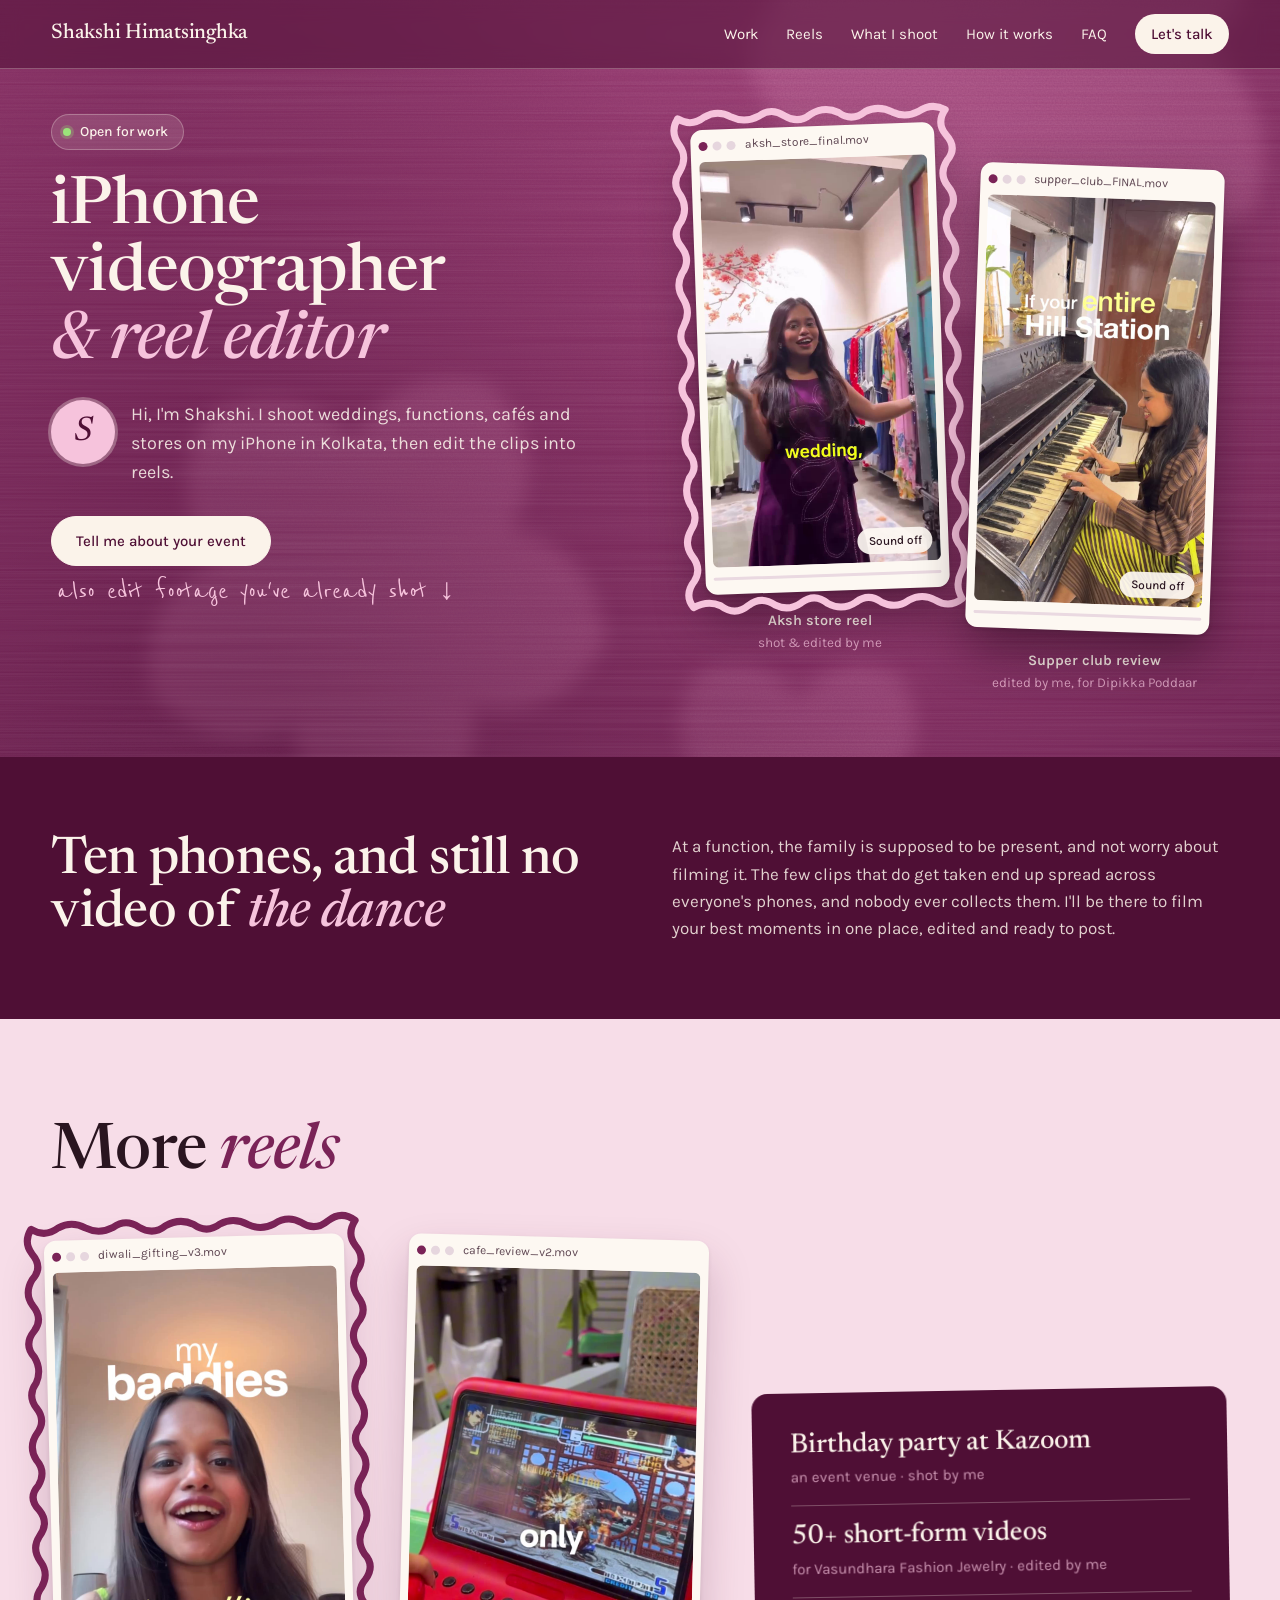
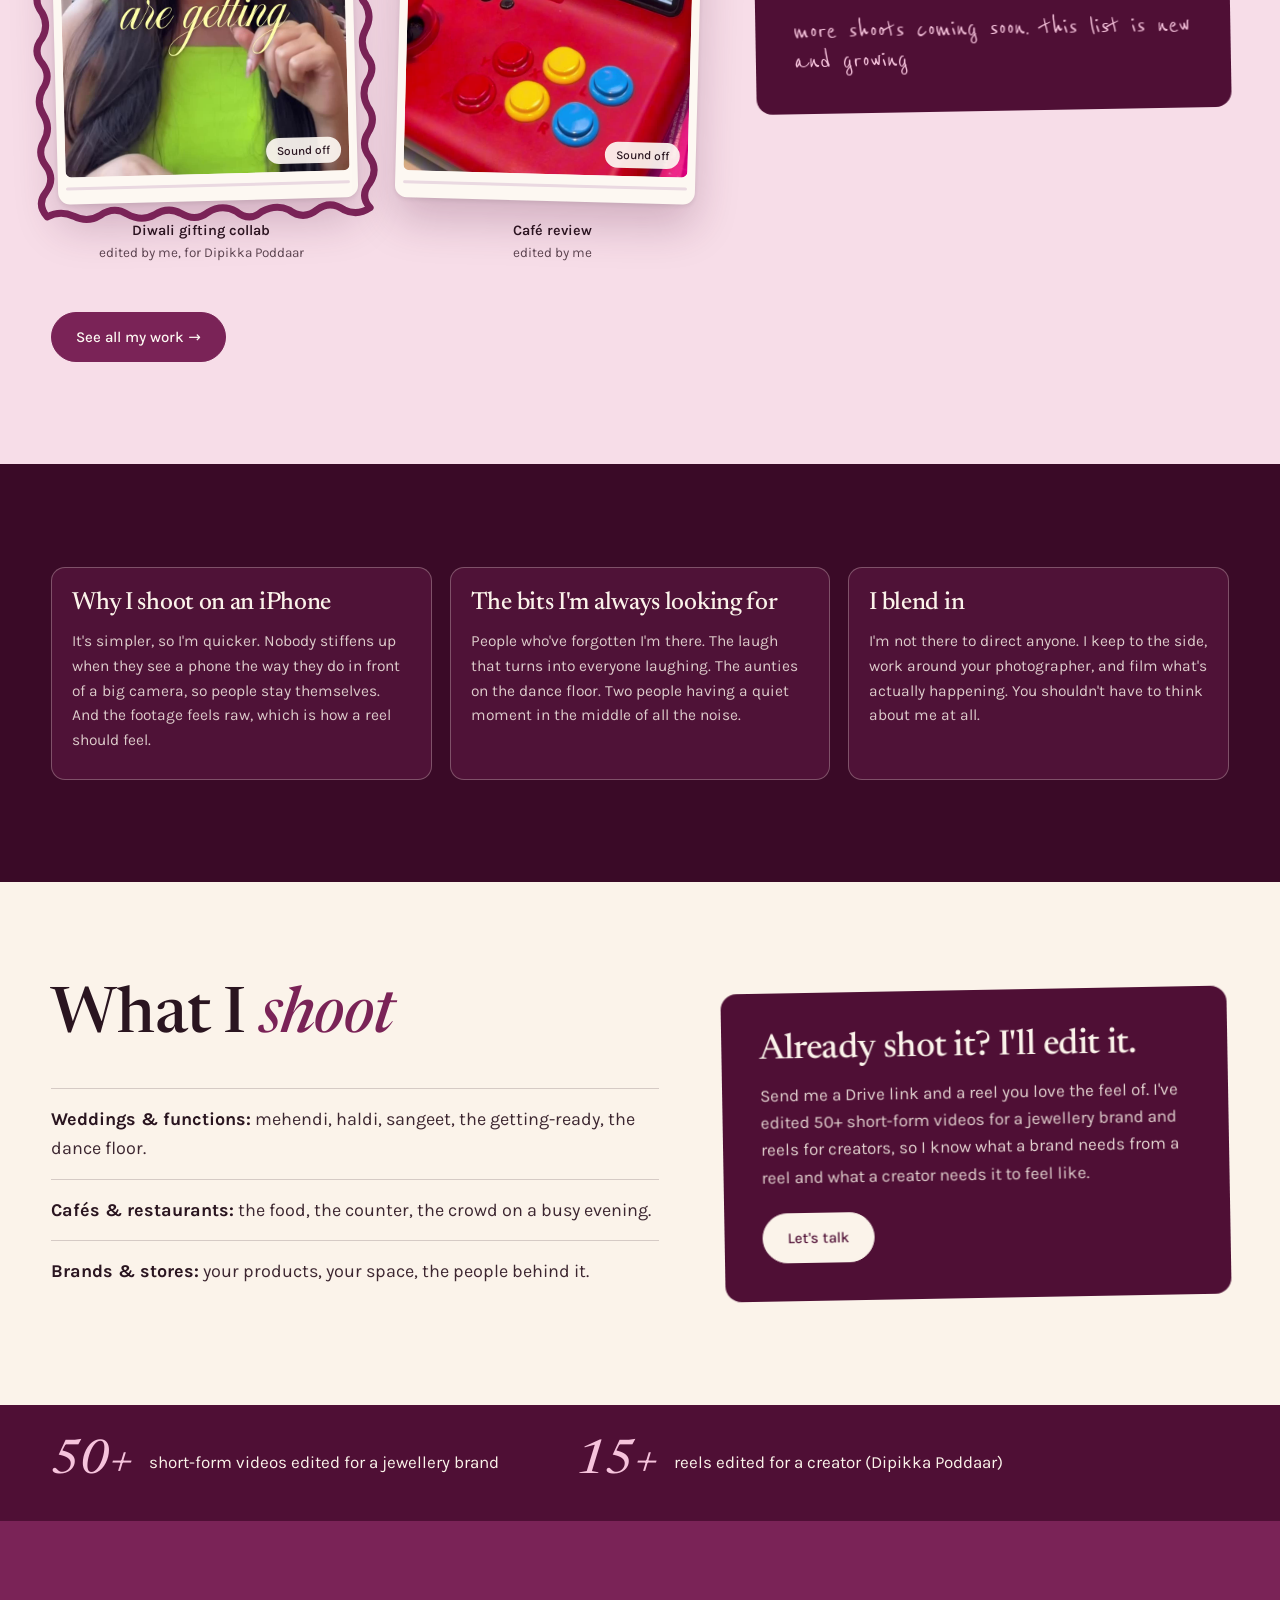
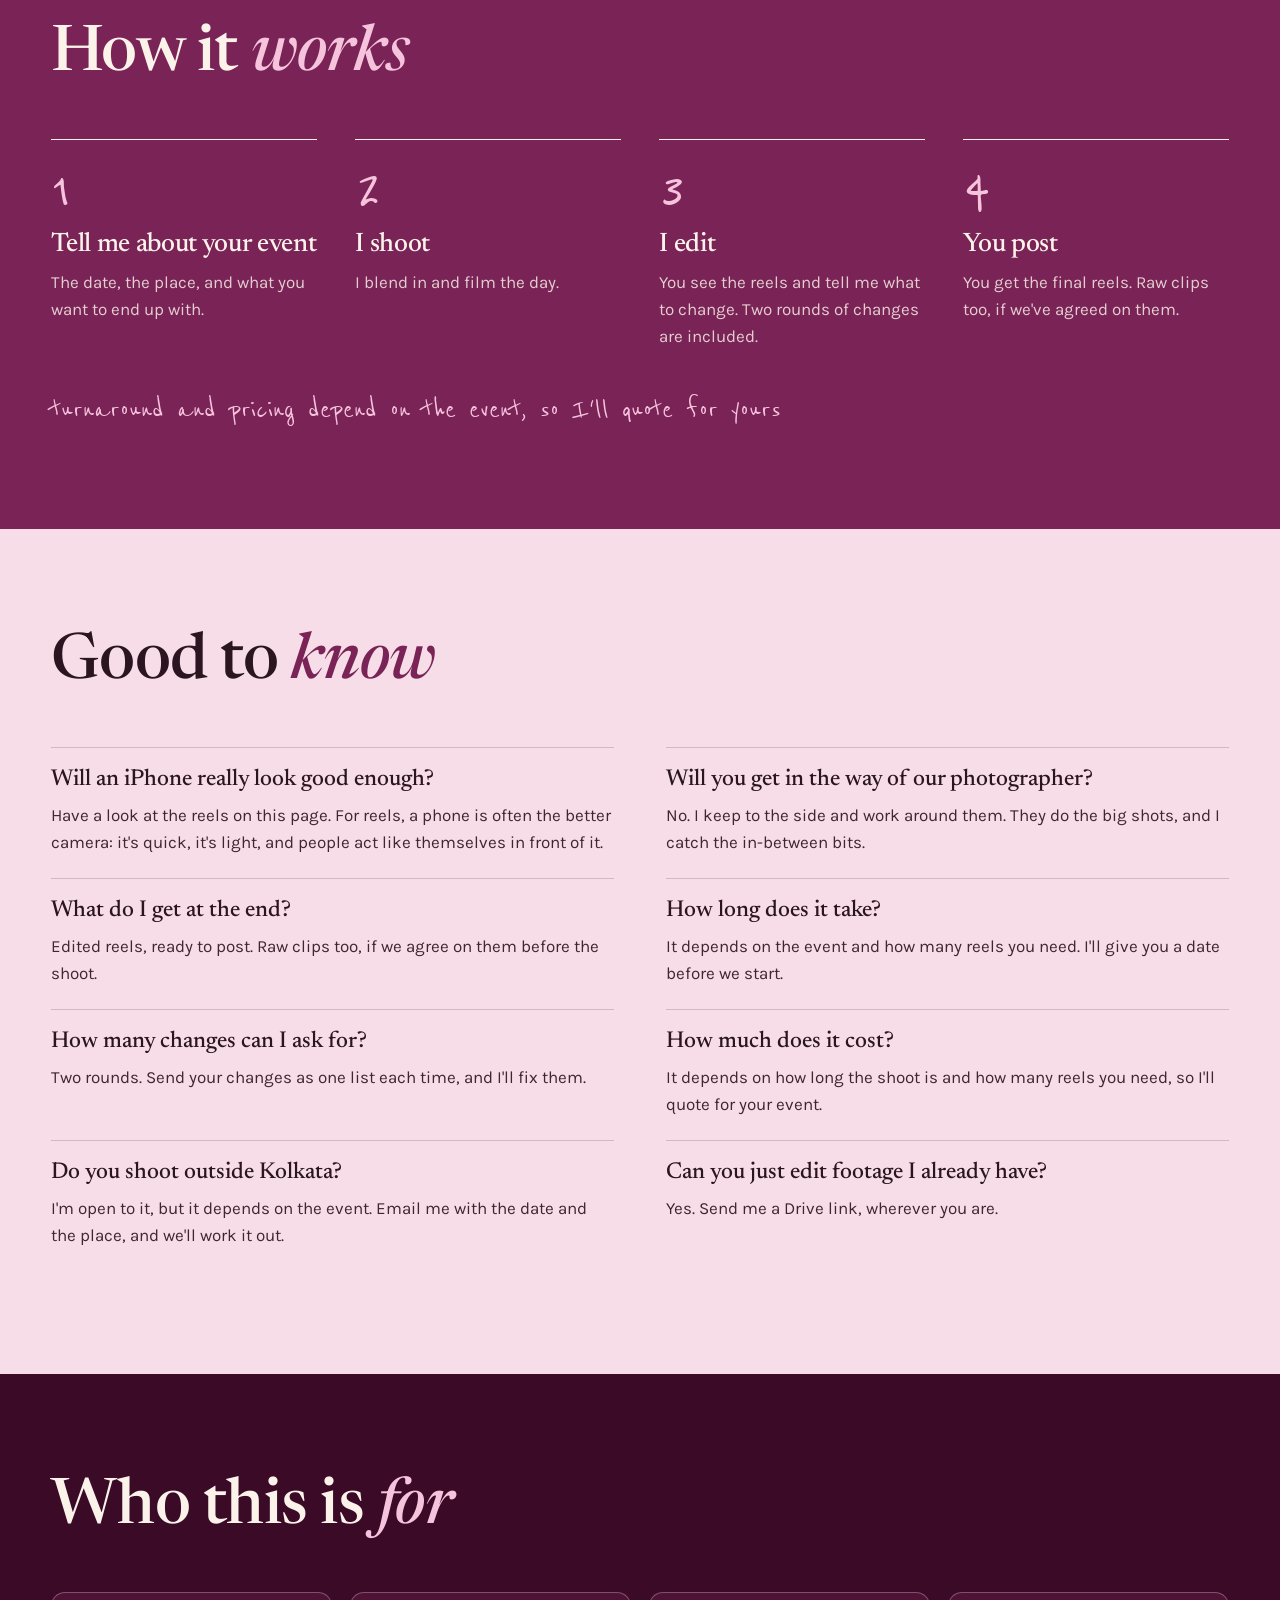
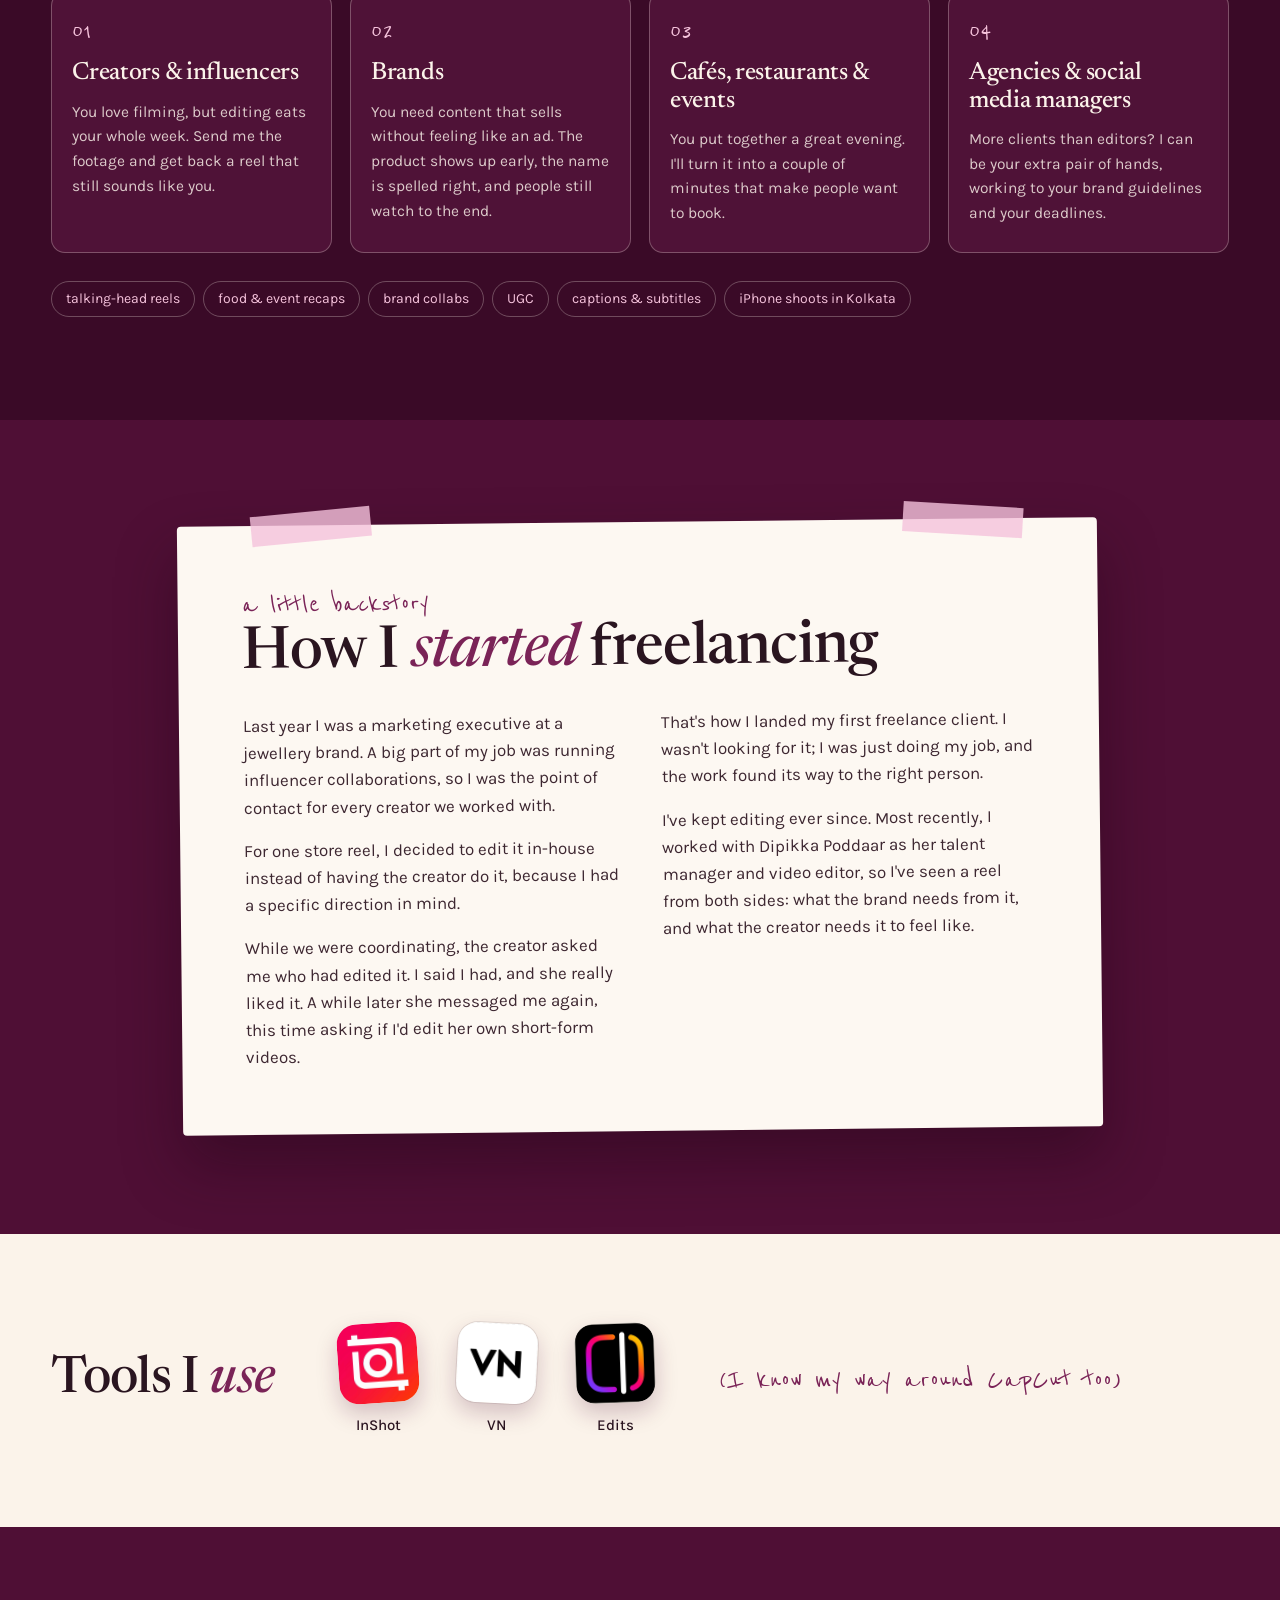
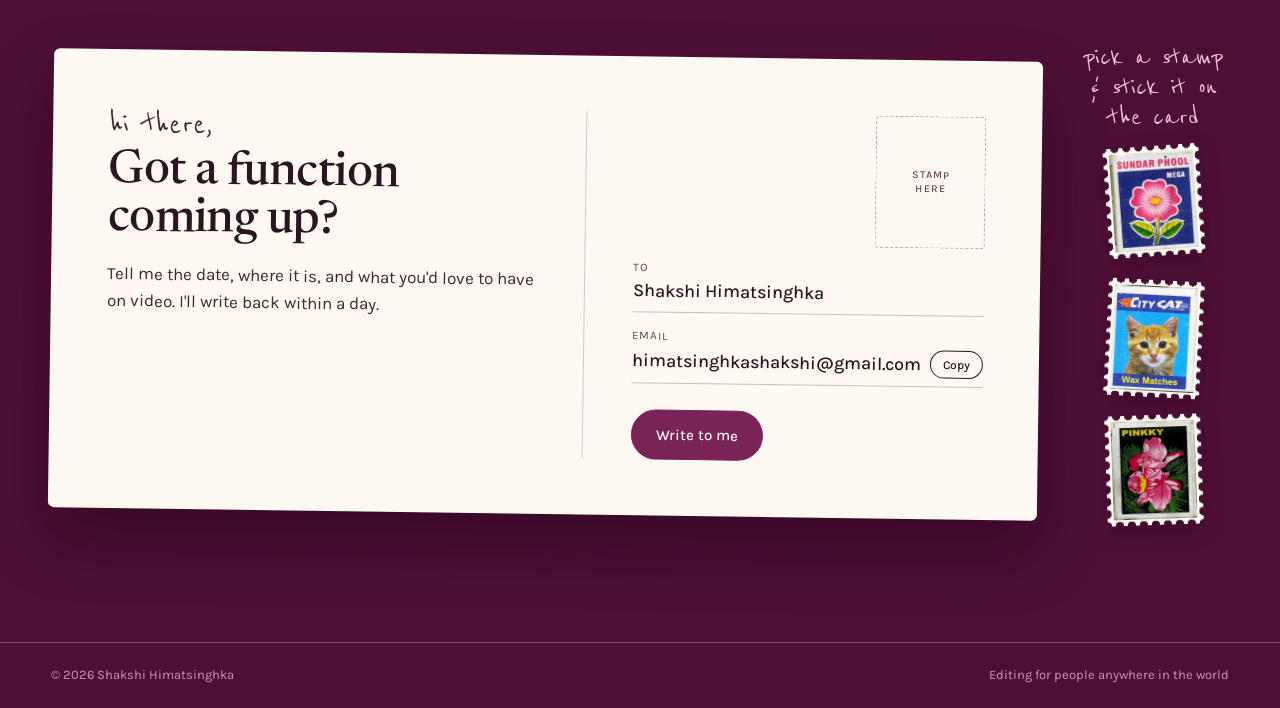
==== commit b9c19638: "Add the work page and fit the home hero on laptop screens Add /work/: nine reels in four sections (s" ====
--- a/index.html
+++ b/index.html
@@ -30,6 +30,7 @@
 <header class="top">
   <a class="mark" href="#">Shakshi Himatsinghka</a>
   <nav>
+    <a href="work/">Work</a>
     <a href="#reels">Reels</a>
     <a href="#shoot">What I shoot</a>
     <a href="#how">How it works</a>
@@ -145,6 +146,7 @@
         <p class="hand proofs-note">more shoots coming soon. this list is new and growing</p>
       </aside>
     </div>
+    <a class="btn see-all" href="work/">See all my work →</a>
   </section>
 
   <!-- why iPhone · what I like catching · how I work at your event -->
--- a/edits.css
+++ b/edits.css
@@ -179,6 +179,8 @@
 .more-grid .reel:nth-child(2) .window { transform: rotate(1.5deg); }
 .more figcaption { color: var(--ink-soft); }
 .more figcaption b { color: var(--ink); }
+.see-all { margin-top: clamp(28px, 4vw, 48px); background: var(--berry); border-color: var(--berry); color: var(--paper); }
+.see-all:hover { background: var(--deep); border-color: var(--deep); }
 /* the dark, slightly tilted card: the list beside the reels, and "Already shot it?" */
 .tilt-card {
   background: var(--deep); color: var(--cream);
@@ -399,6 +401,18 @@
 .paper :focus-visible, .postcard :focus-visible, .window :focus-visible { outline-color: var(--berry); }
 
 /* ---------- responsive ---------- */
+/* home page on laptop screens: the two hero reels shrink to the screen's height,
+   so the intro, the button and both reels all fit in the first view */
+@media (min-width: 901px) {
+  .hero#work { align-items: start; padding-top: clamp(28px, 3.5vw, 56px); padding-bottom: clamp(40px, 4vw, 64px); }
+  .hero#work .reels {
+    width: 100%; justify-self: center; padding: 12px;
+    grid-template-columns: minmax(0, 1fr) minmax(0, 1fr);
+    max-width: max(380px, calc((100vh - 371px) * 1.125 + 88px));
+    max-width: max(380px, calc((100svh - 371px) * 1.125 + 88px));
+  }
+  .hero#work .r2 { margin-top: 40px; }
+}
 @media (max-width: 1100px) {
   .cards { grid-template-columns: repeat(2, minmax(0, 1fr)); }
   .more-grid { grid-template-columns: repeat(2, minmax(0, 300px)); justify-content: center; }
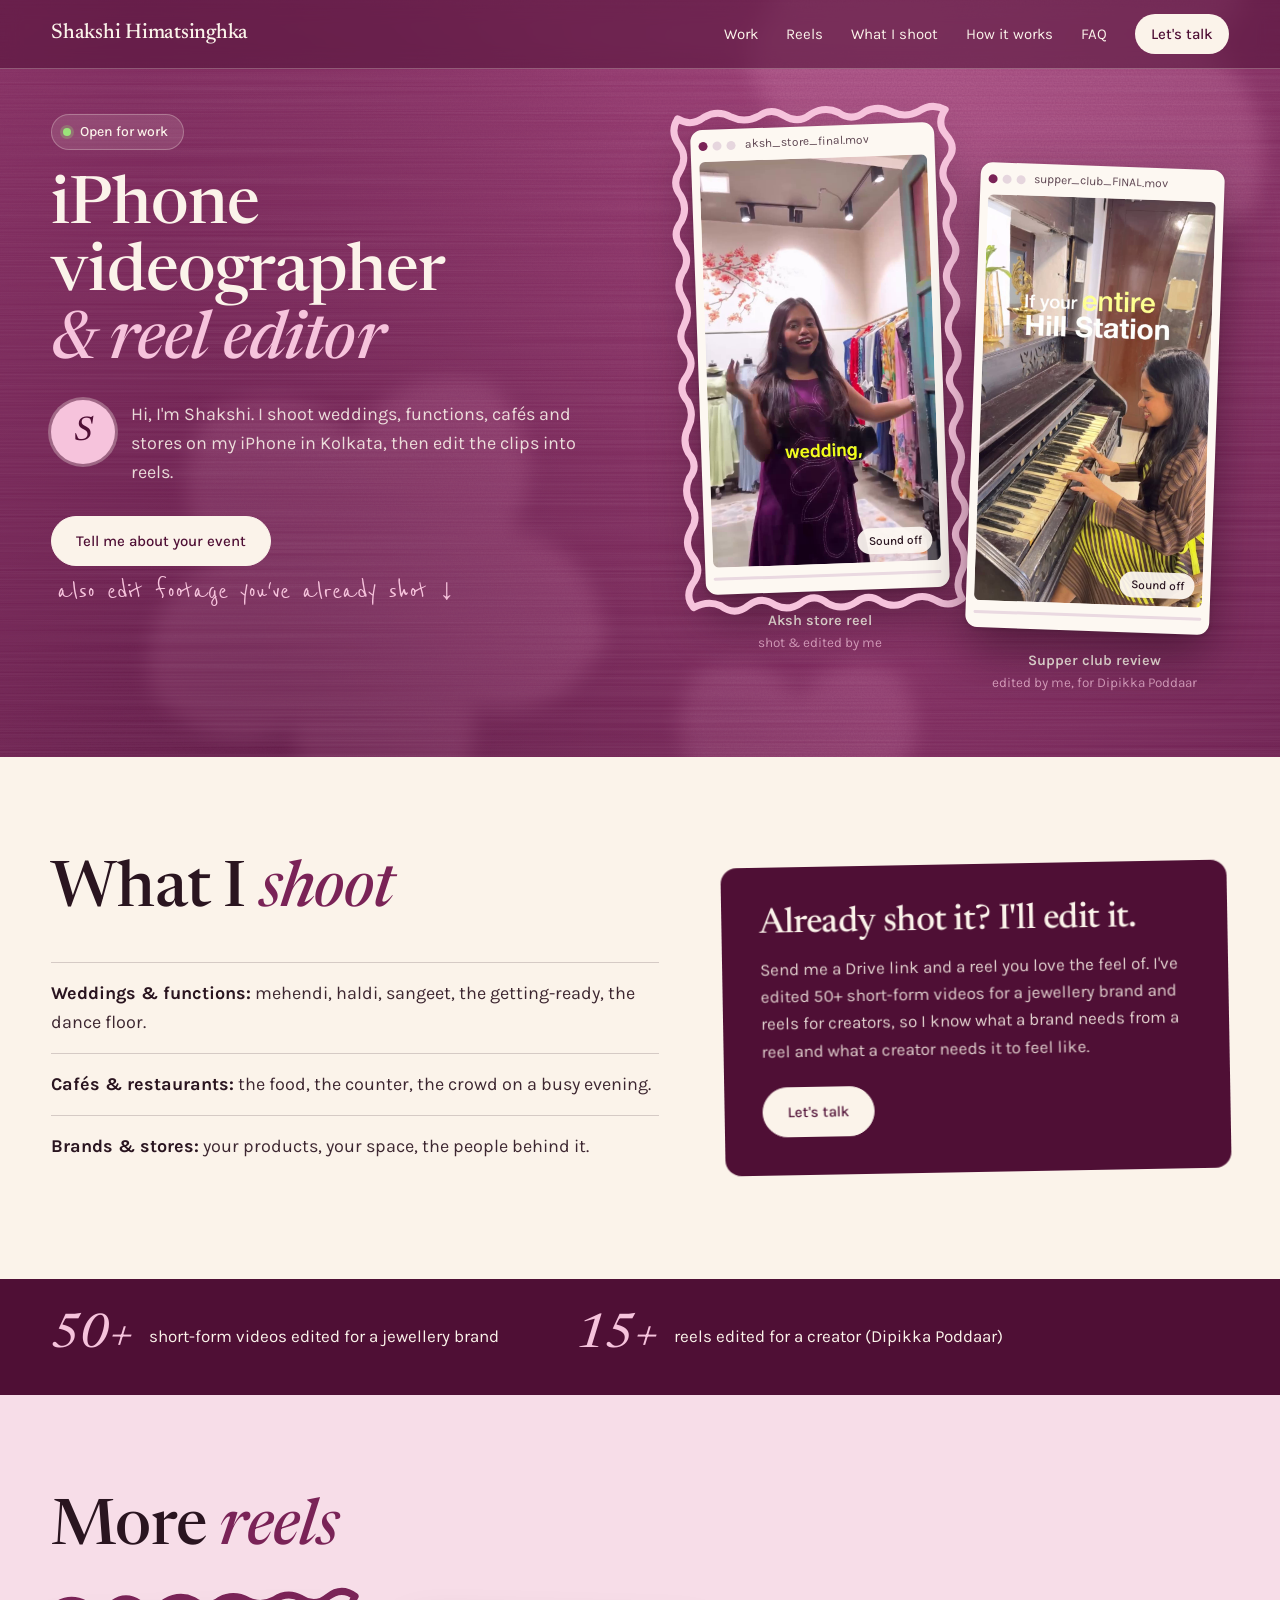
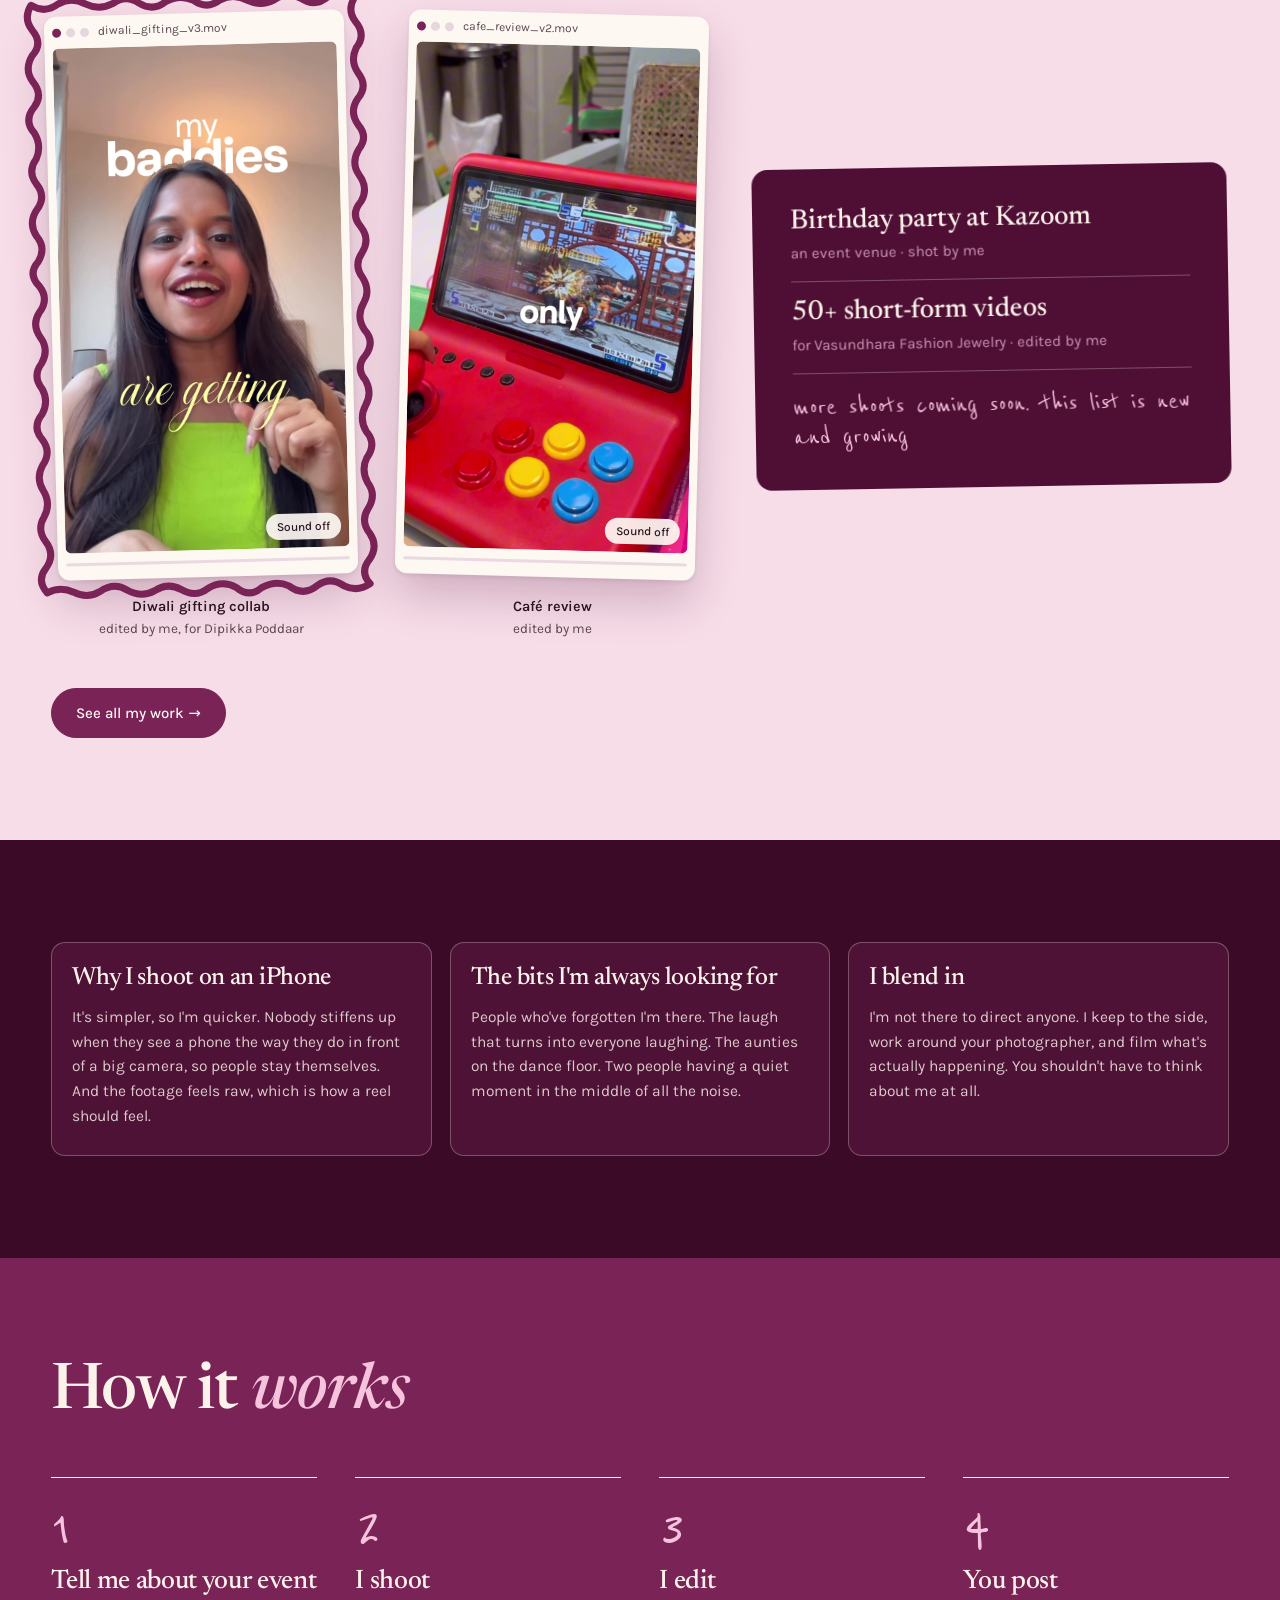
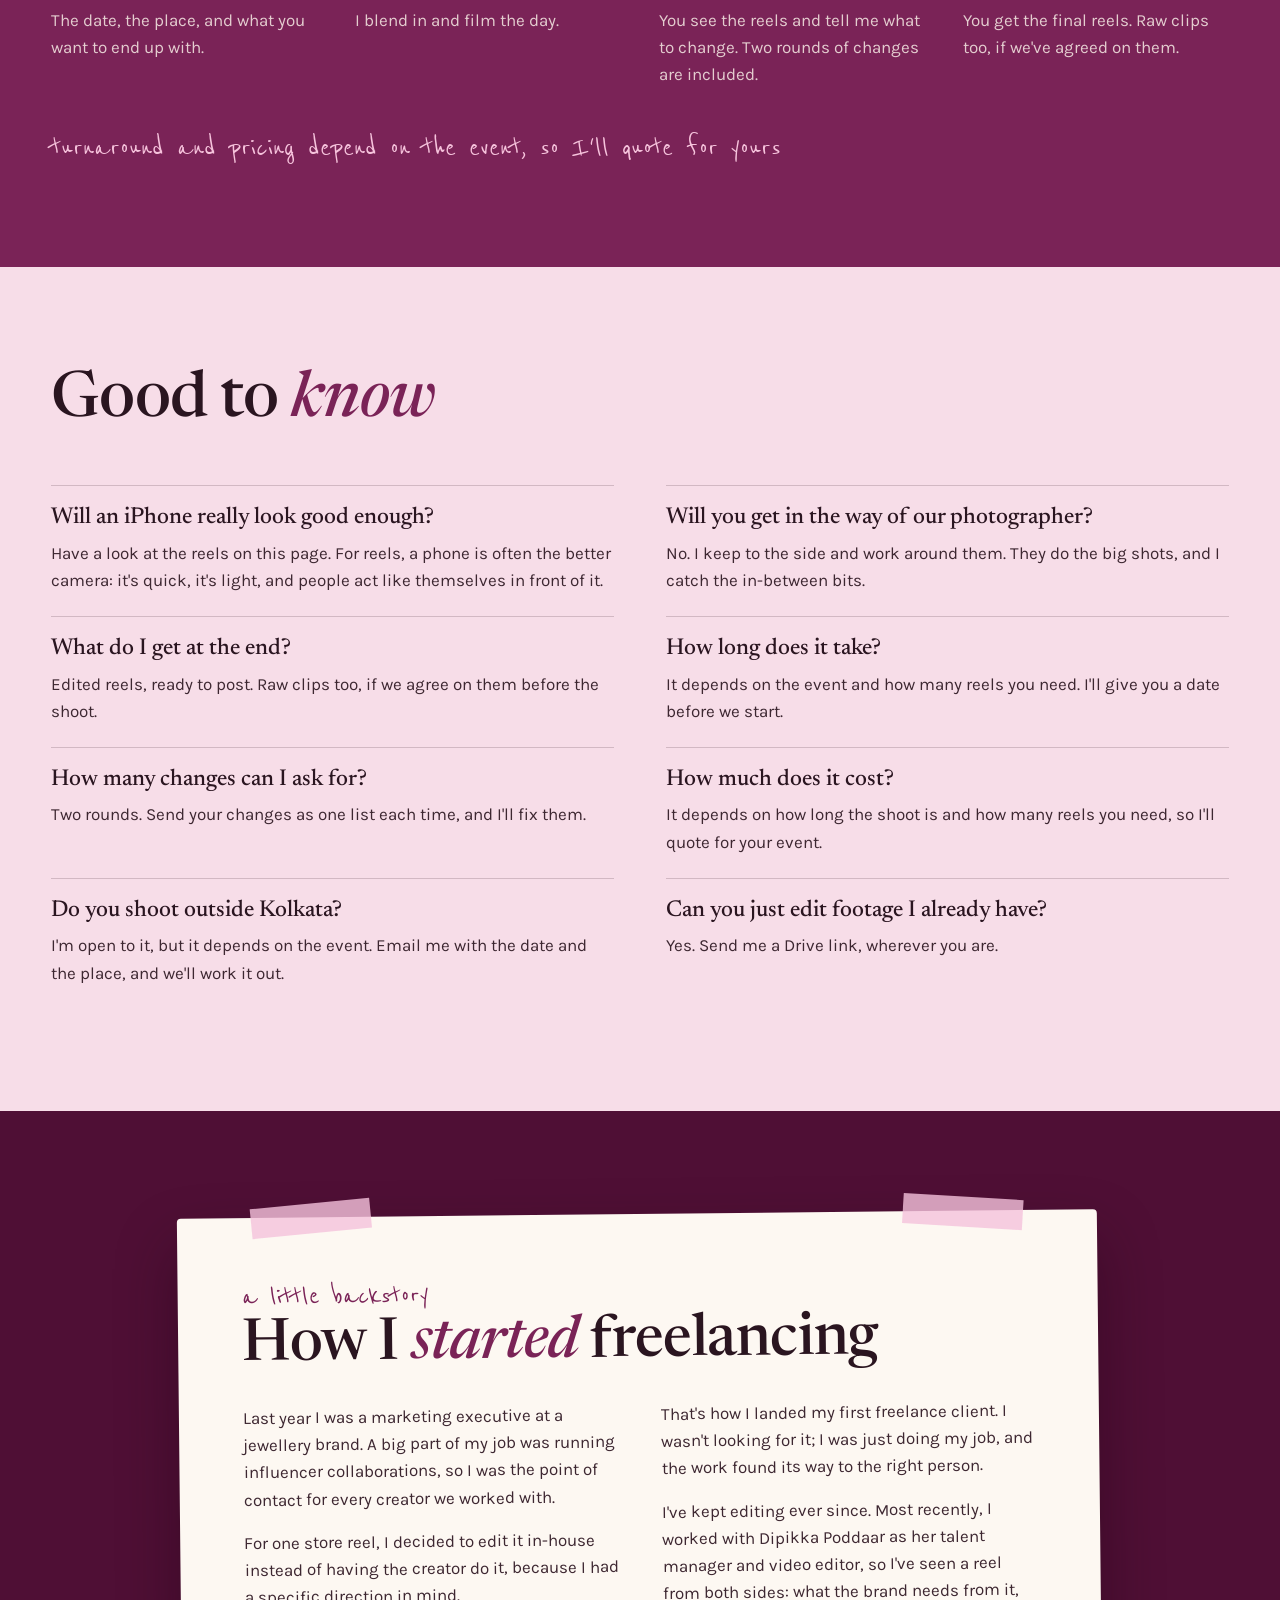
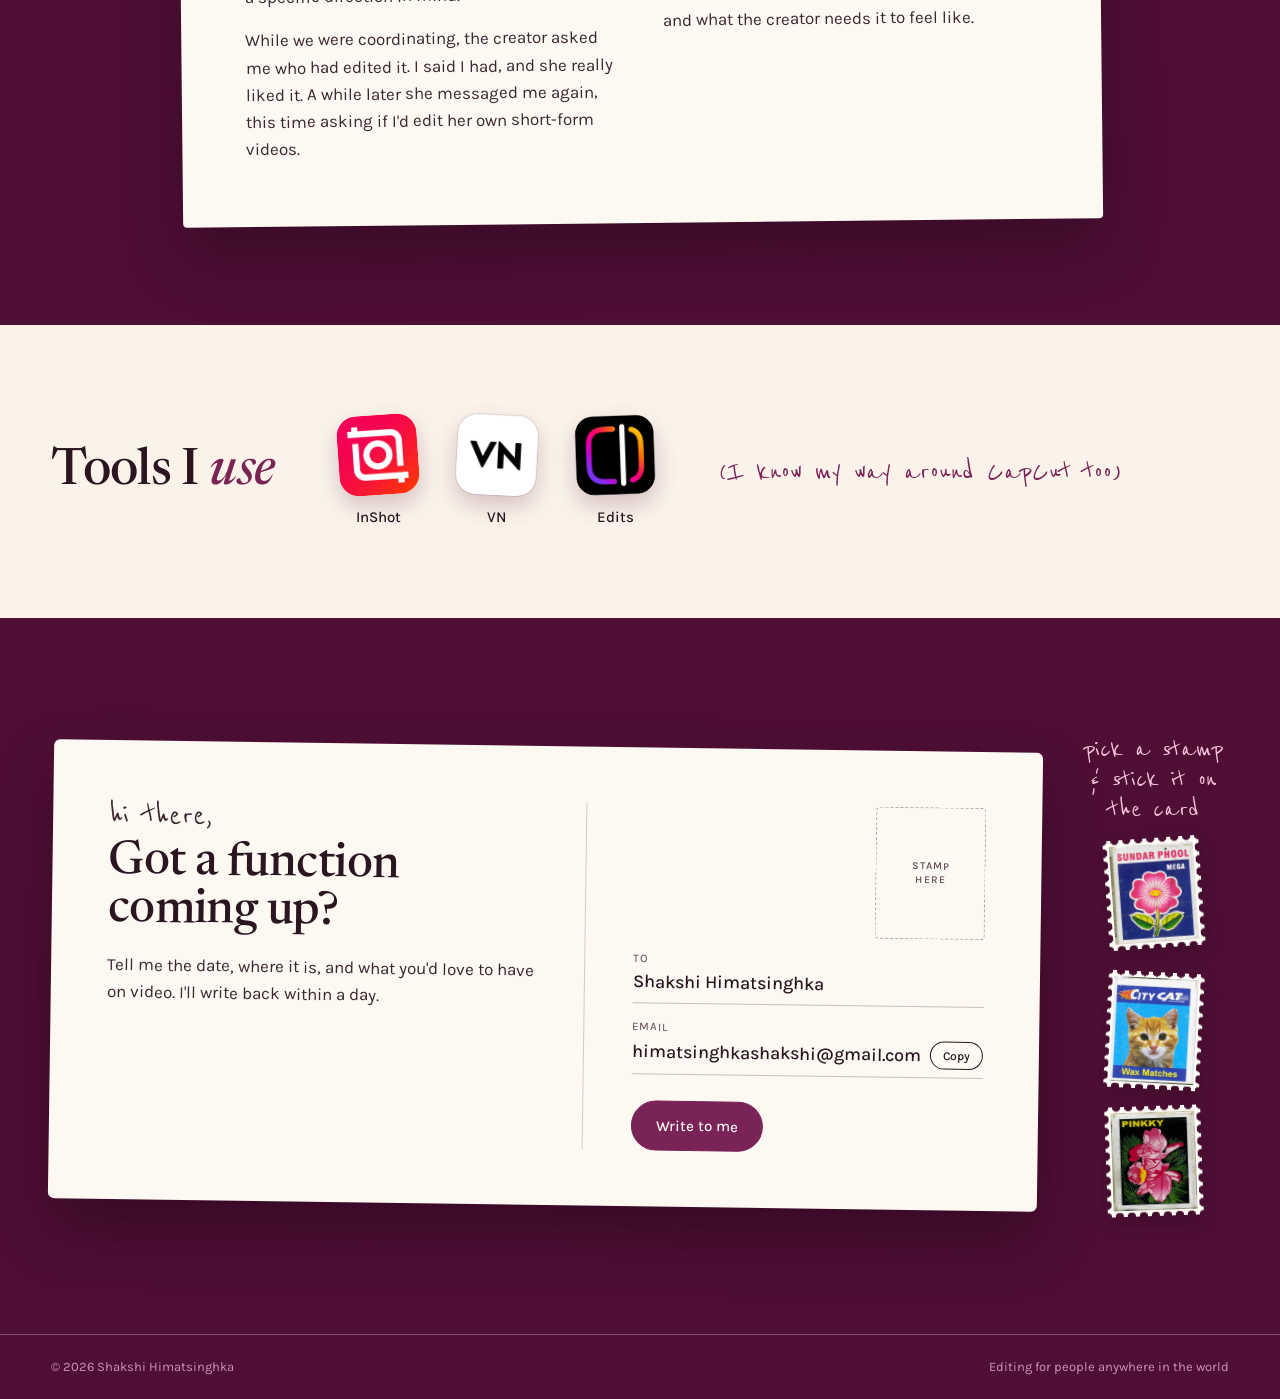
==== commit d56b0d9b: "Tidy the home page sections Remove the "Ten phones" section and "Who this is for", and move "What I " ====
--- a/index.html
+++ b/index.html
@@ -92,10 +92,27 @@
     </div>
   </section>
 
-  <!-- the problem -->
-  <section class="problem">
-    <h2>Ten phones, and still no video of <em>the dance</em></h2>
-    <p>At a function, the family is supposed to be present, and not worry about filming it. The few clips that do get taken end up spread across everyone's phones, and nobody ever collects them. I'll be there to film your best moments in one place, edited and ready to post.</p>
+  <!-- what I shoot + edit only -->
+  <section class="what" id="shoot">
+    <div>
+      <h2>What I <em>shoot</em></h2>
+      <ul class="what-list">
+        <li><b>Weddings &amp; functions:</b> mehendi, haldi, sangeet, the getting-ready, the dance floor.</li>
+        <li><b>Cafés &amp; restaurants:</b> the food, the counter, the crowd on a busy evening.</li>
+        <li><b>Brands &amp; stores:</b> your products, your space, the people behind it.</li>
+      </ul>
+    </div>
+    <aside class="tilt-card" id="edit-only">
+      <h3>Already shot it? I'll edit it.</h3>
+      <p>Send me a Drive link and a reel you love the feel of. I've edited 50+ short-form videos for a jewellery brand and reels for creators, so I know what a brand needs from a reel and what a creator needs it to feel like.</p>
+      <a class="btn" href="#contact">Let's talk</a>
+    </aside>
+  </section>
+
+  <!-- numbers -->
+  <section class="proof">
+    <div class="stat"><span class="big">50+</span><p>short-form videos edited for a jewellery brand</p></div>
+    <div class="stat"><span class="big">15+</span><p>reels edited for a creator (Dipikka Poddaar)</p></div>
   </section>
 
   <!-- my reels -->
@@ -165,29 +182,6 @@
         <p>I'm not there to direct anyone. I keep to the side, work around your photographer, and film what's actually happening. You shouldn't have to think about me at all.</p>
       </article>
     </div>
-  </section>
-
-  <!-- what I shoot + edit only -->
-  <section class="what" id="shoot">
-    <div>
-      <h2>What I <em>shoot</em></h2>
-      <ul class="what-list">
-        <li><b>Weddings &amp; functions:</b> mehendi, haldi, sangeet, the getting-ready, the dance floor.</li>
-        <li><b>Cafés &amp; restaurants:</b> the food, the counter, the crowd on a busy evening.</li>
-        <li><b>Brands &amp; stores:</b> your products, your space, the people behind it.</li>
-      </ul>
-    </div>
-    <aside class="tilt-card" id="edit-only">
-      <h3>Already shot it? I'll edit it.</h3>
-      <p>Send me a Drive link and a reel you love the feel of. I've edited 50+ short-form videos for a jewellery brand and reels for creators, so I know what a brand needs from a reel and what a creator needs it to feel like.</p>
-      <a class="btn" href="#contact">Let's talk</a>
-    </aside>
-  </section>
-
-  <!-- numbers -->
-  <section class="proof">
-    <div class="stat"><span class="big">50+</span><p>short-form videos edited for a jewellery brand</p></div>
-    <div class="stat"><span class="big">15+</span><p>reels edited for a creator (Dipikka Poddaar)</p></div>
   </section>
 
   <!-- how it works -->
@@ -259,38 +253,8 @@
     </dl>
   </section>
 
-  <!-- KEPT FOR NOW: "Who this is for", "How I started freelancing" and "Tools I use" aren't in the
-       new copy. Shakshi will decide whether to keep, shorten or remove them. -->
-
-  <!-- who it's for -->
-  <section class="for" id="for">
-    <h2>Who this is <em>for</em></h2>
-    <div class="cards">
-      <article class="card">
-        <span class="tag">01</span>
-        <h3>Creators &amp; influencers</h3>
-        <p>You love filming, but editing eats your whole week. Send me the footage and get back a reel that still sounds like you.</p>
-      </article>
-      <article class="card">
-        <span class="tag">02</span>
-        <h3>Brands</h3>
-        <p>You need content that sells without feeling like an ad. The product shows up early, the name is spelled right, and people still watch to the end.</p>
-      </article>
-      <article class="card">
-        <span class="tag">03</span>
-        <h3>Cafés, restaurants &amp; events</h3>
-        <p>You put together a great evening. I'll turn it into a couple of minutes that make people want to book.</p>
-      </article>
-      <article class="card">
-        <span class="tag">04</span>
-        <h3>Agencies &amp; social media managers</h3>
-        <p>More clients than editors? I can be your extra pair of hands, working to your brand guidelines and your deadlines.</p>
-      </article>
-    </div>
-    <ul class="kinds" aria-label="Kinds of edits">
-      <li>talking-head reels</li><li>food &amp; event recaps</li><li>brand collabs</li><li>UGC</li><li>captions &amp; subtitles</li><li>iPhone shoots in Kolkata</li>
-    </ul>
-  </section>
+  <!-- KEPT FOR NOW: "How I started freelancing" and "Tools I use" aren't in the new copy.
+       Shakshi will decide whether to keep, shorten or remove them. -->
 
   <!-- my story -->
   <section class="story" id="story">
--- a/edits.css
+++ b/edits.css
@@ -137,16 +137,6 @@
 .scrub { position: relative; height: 16px; cursor: pointer; margin-top: 3px; }
 .scrub::before { content: ""; position: absolute; left: 0; right: 0; top: 7px; height: 3px; border-radius: 3px; background: #ead9e1; }
 .scrub .fill { position: absolute; left: 0; top: 7px; height: 3px; width: 0; border-radius: 3px; background: var(--berry); }
-
-/* ---------- the problem (under the hero) ---------- */
-.problem {
-  display: grid; grid-template-columns: minmax(0, 1fr) minmax(0, 1fr);
-  align-items: center; gap: 20px clamp(32px, 5vw, 80px);
-  padding: clamp(48px, 6vw, 88px) var(--pad);
-  background: var(--deep);
-}
-.problem h2 { font-size: calc(clamp(34px, 4.4vw, 58px) * var(--title-scale)); }
-.problem p { margin: 0; max-width: 34em; color: rgba(251, 243, 234, .85); }
 
 /* ---------- numbers ---------- */
 .proof {
@@ -225,7 +215,7 @@
   font-size: clamp(26px, 3vw, 34px); line-height: 1.15; color: var(--berry);
 }
 
-/* ---------- who it's for ---------- */
+/* ---------- dark sections of cards (home: the three iPhone cards; career: skills) ---------- */
 .for, .how { padding: clamp(64px, 8vw, 120px) var(--pad); }
 .for h2, .how h2 { font-size: calc(clamp(40px, 5.4vw, 72px) * var(--title-scale)); }
 .cards {
@@ -291,7 +281,7 @@
 .tools-note { margin: 0; font-size: 32px; line-height: 1; color: var(--berry); }
 
 /* ---------- how ---------- */
-/* who it's for sits on solid plum; how it works on solid berry */
+/* the card sections sit on solid plum; how it works on solid berry */
 .for { background: #3a0a27; }
 .how { background: var(--berry); }
 .steps {
@@ -424,7 +414,7 @@
   .top nav a:not(.pill) { display: none; }
   .hero { grid-template-columns: minmax(0, 1fr); }
   .reels { max-width: 560px; margin: 0 auto; width: 100%; }
-  .problem, .what, .qa, .cards.trio { grid-template-columns: minmax(0, 1fr); }
+  .what, .qa, .cards.trio { grid-template-columns: minmax(0, 1fr); }
   .postcard { grid-template-columns: minmax(0, 1fr); }
   .postcard::before { display: none; }
   .pc-address { grid-column: 1; grid-row: 2; border-top: 1px dashed rgba(42, 21, 32, .3); padding-top: 22px; }
